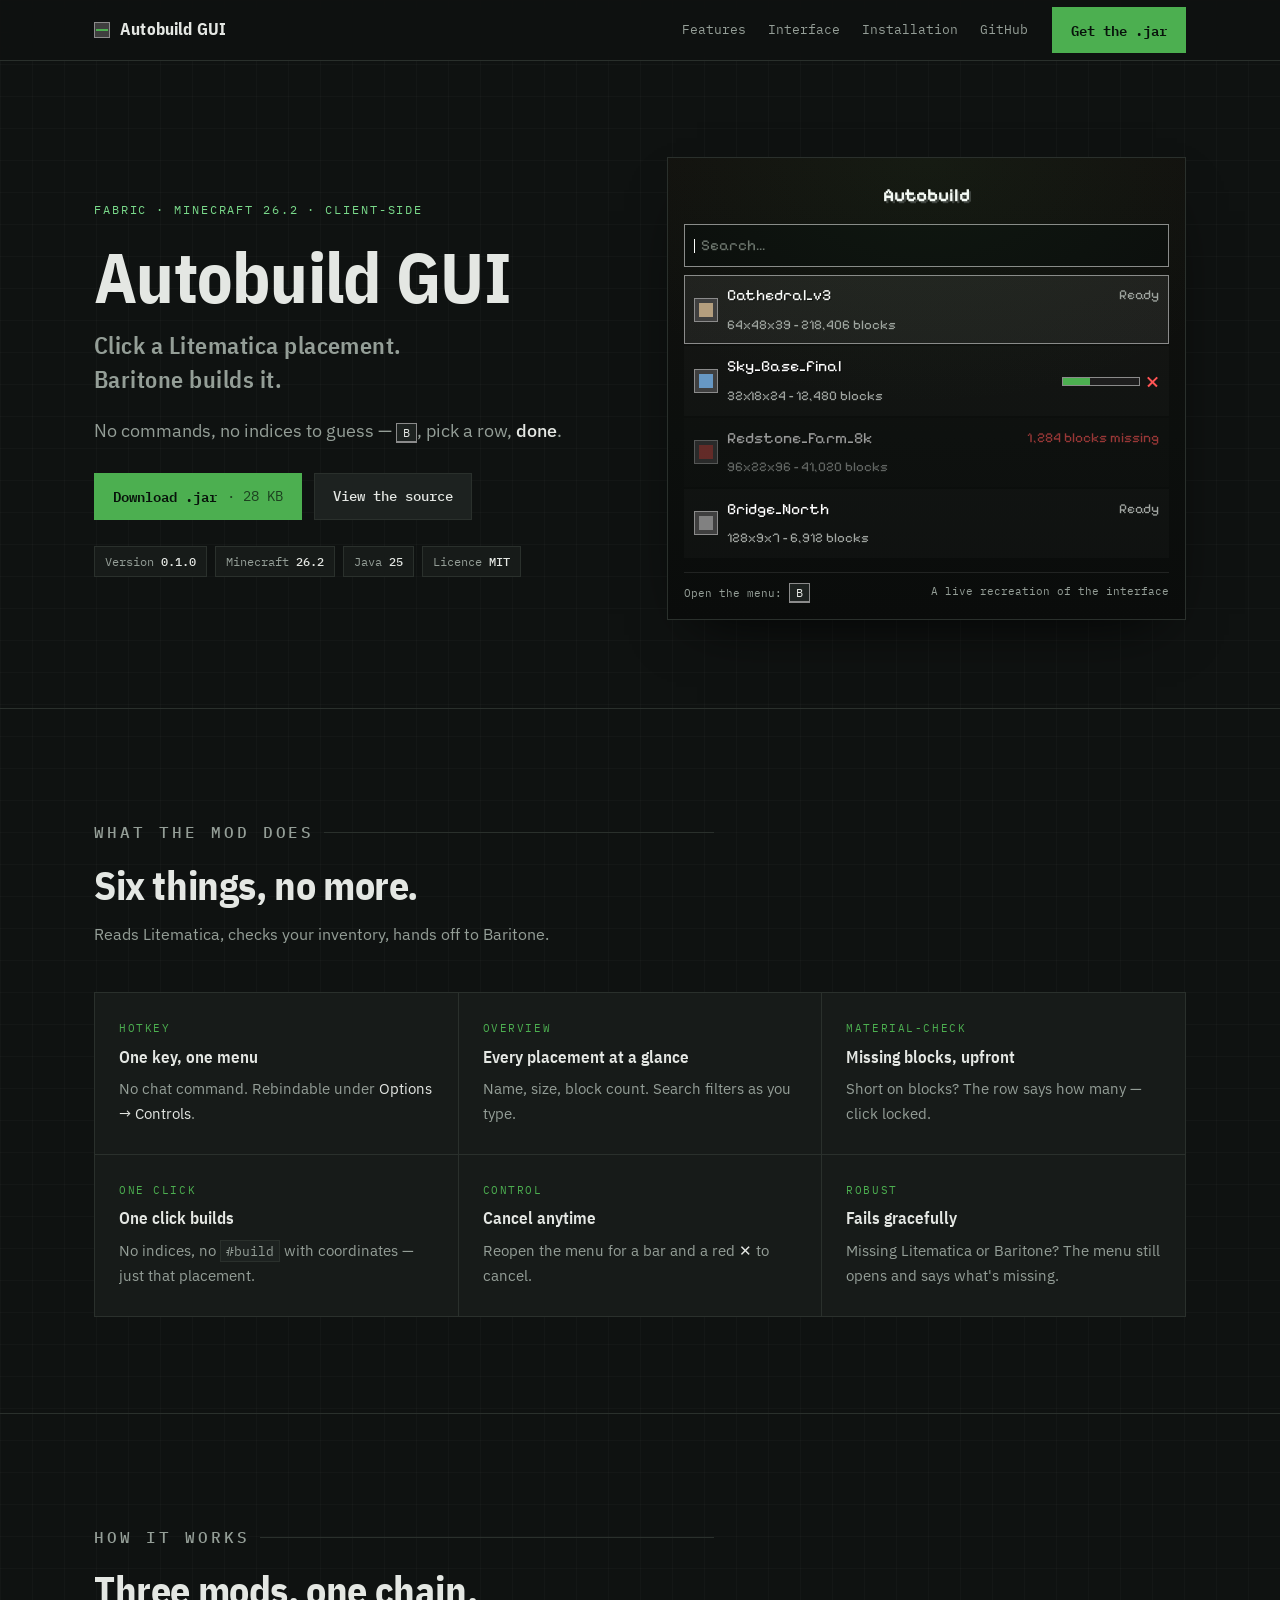
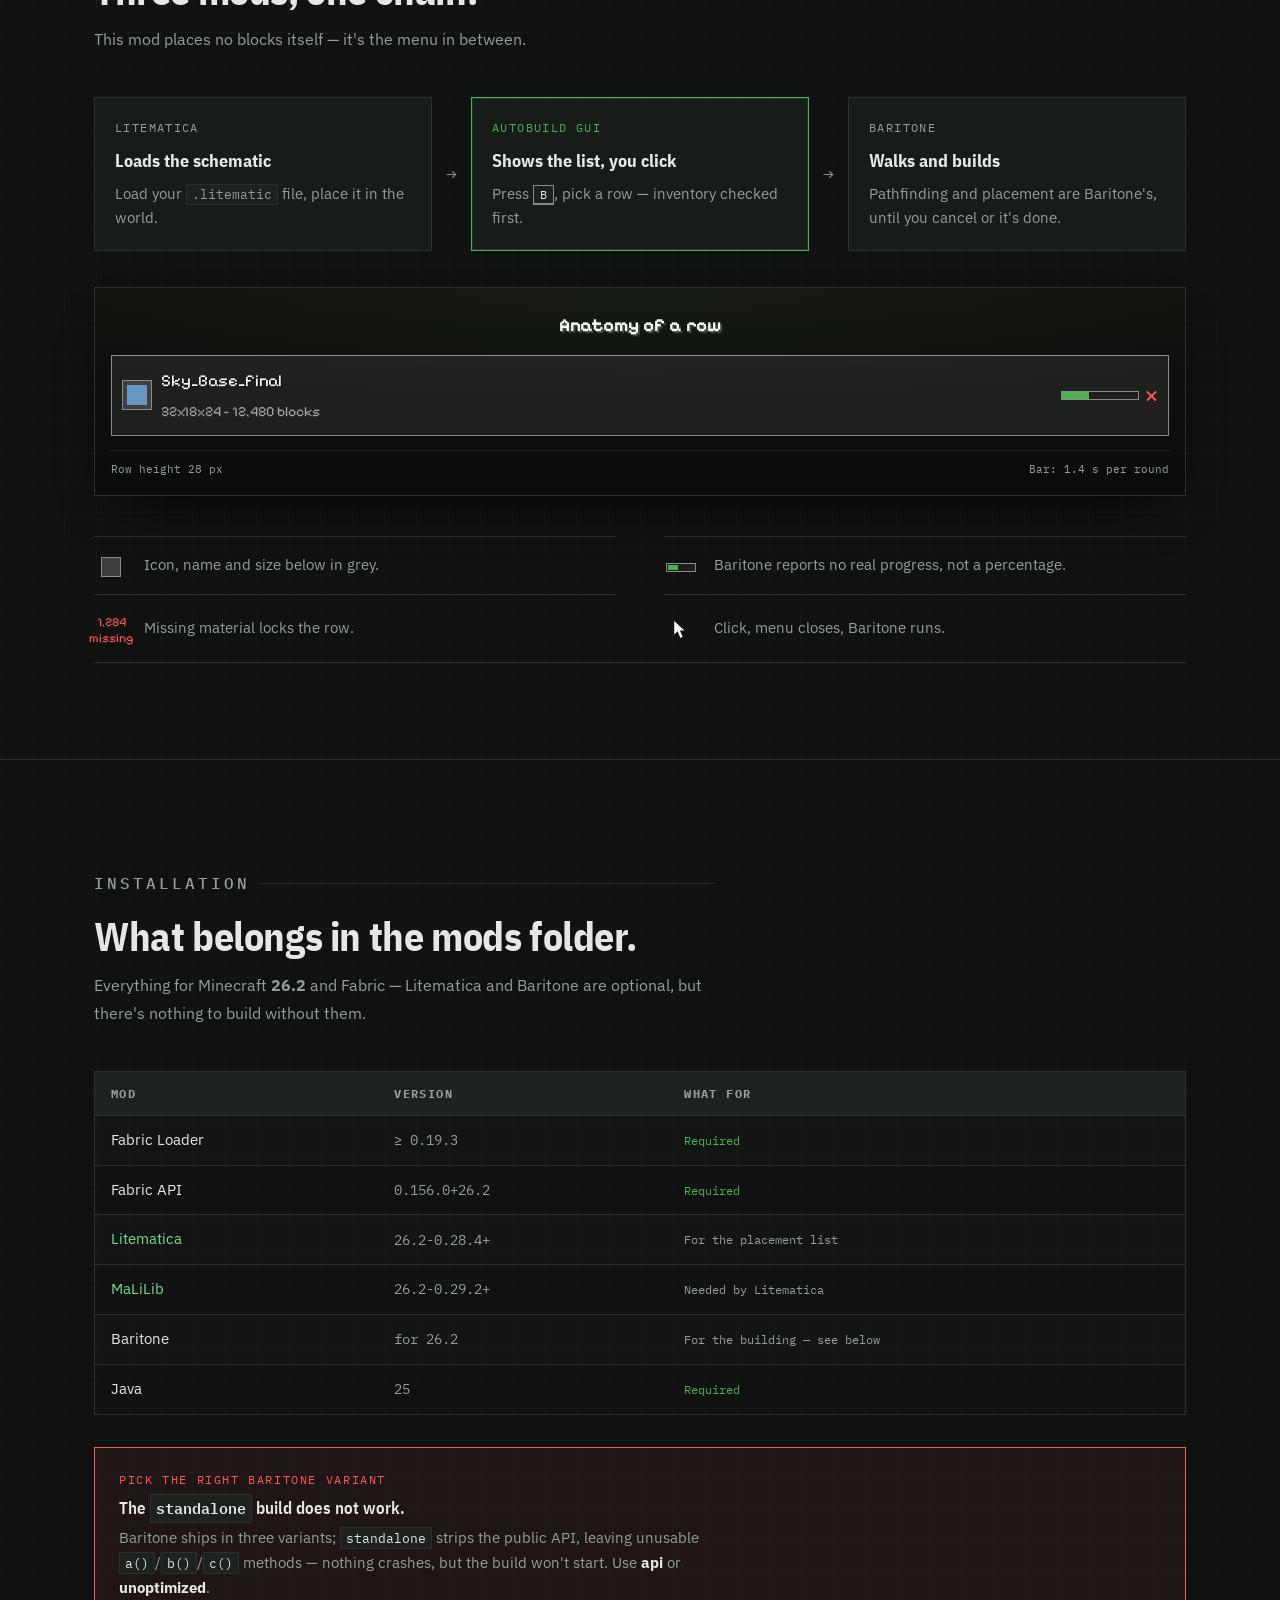
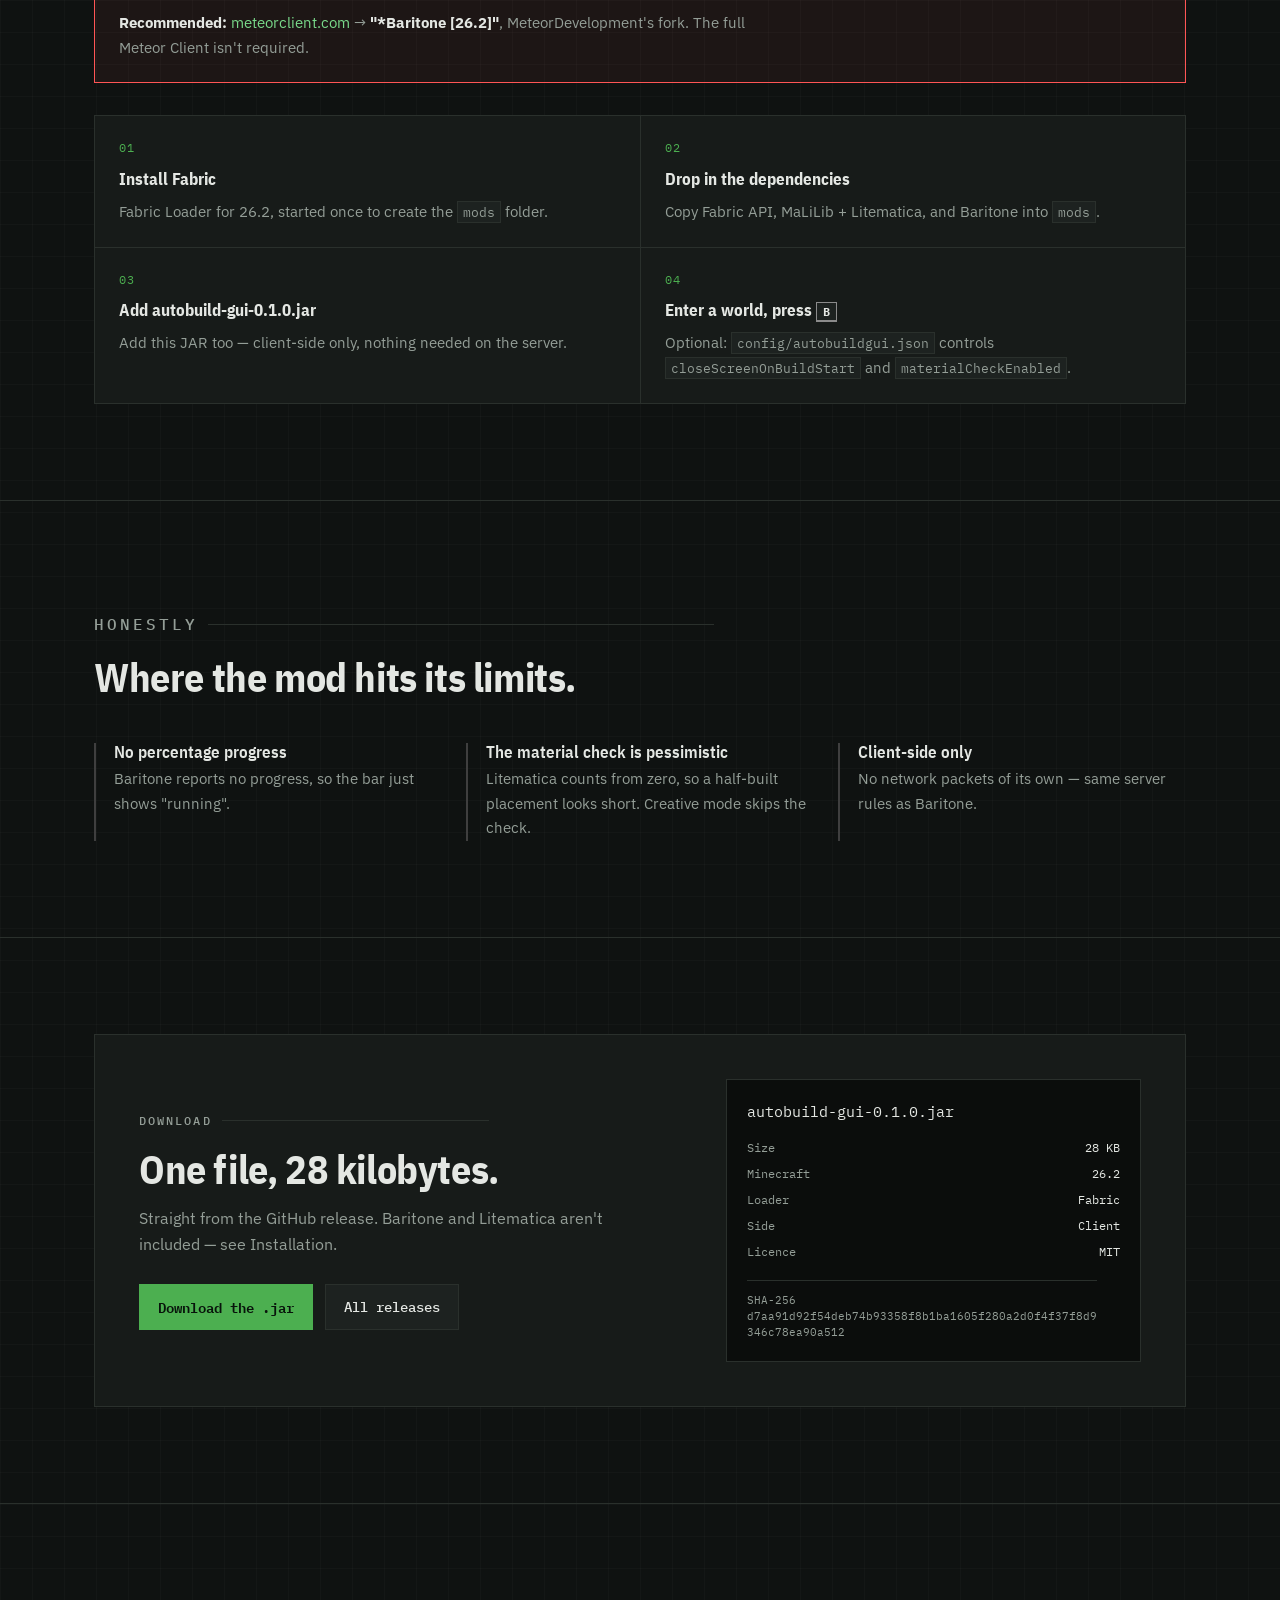
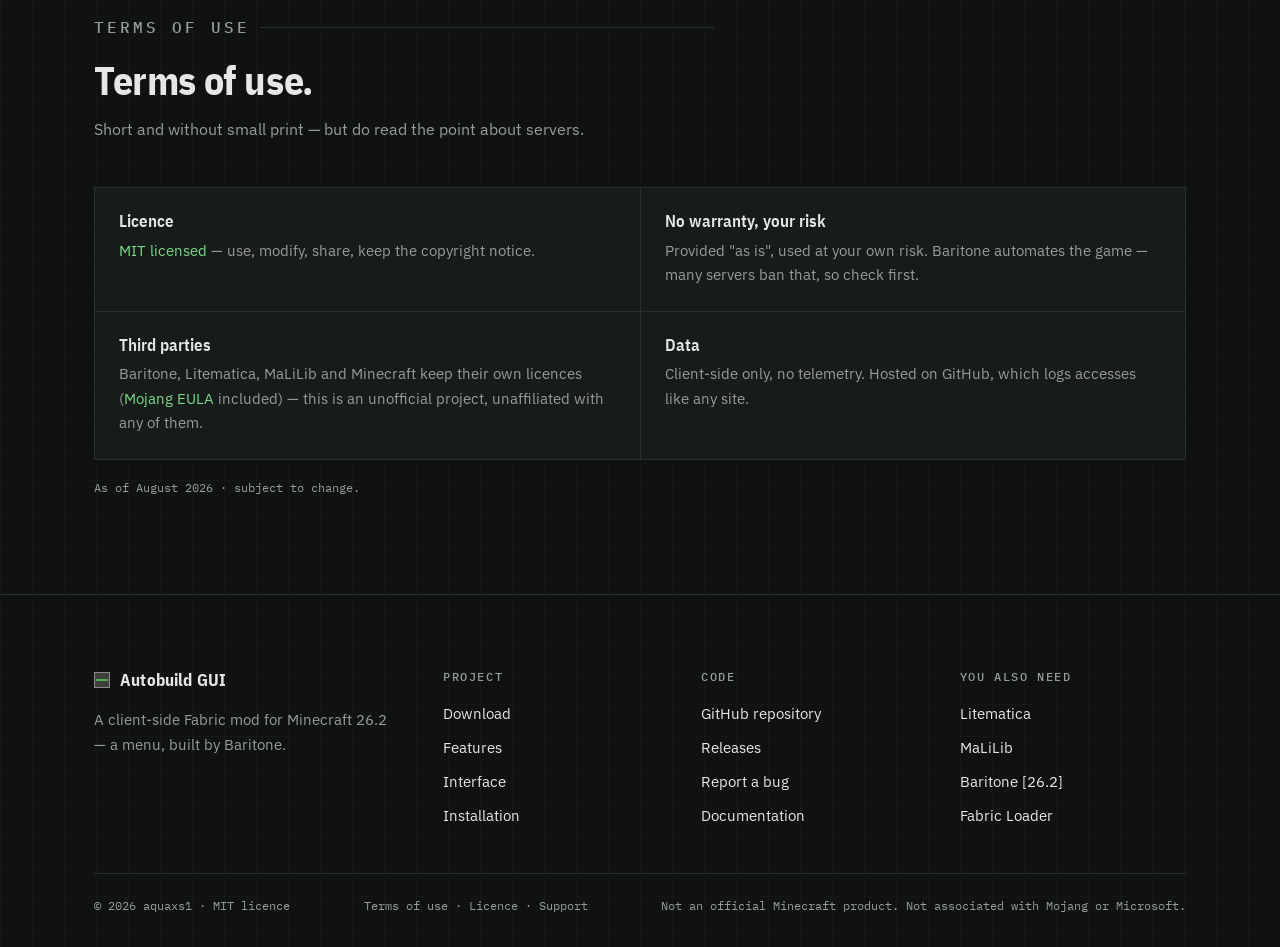
==== site/index.html @ dea00951 "Move the project page from docs/ into site/ docs/ also held RESEARCH.md (developer notes, not part o" ====
<!doctype html>
<html lang="en">
<head>
<meta charset="utf-8">
<meta name="viewport" content="width=device-width, initial-scale=1">
<title>Autobuild GUI</title>
<meta name="description" content="A client-side Fabric mod for Minecraft 26.2: press the hotkey, click a Litematica placement, Baritone builds it. Download as a .jar.">
<meta property="og:title" content="Autobuild GUI">
<meta property="og:description" content="One hotkey, one list, one click — and Baritone builds the Litematica schematic you picked.">
<meta property="og:type" content="website">
<link rel="preconnect" href="https://fonts.googleapis.com">
<link rel="preconnect" href="https://fonts.gstatic.com" crossorigin>
<link rel="stylesheet" href="https://fonts.googleapis.com/css2?family=IBM+Plex+Mono:wght@400;500;600&family=IBM+Plex+Sans+Condensed:wght@600;700&family=IBM+Plex+Sans:wght@400;500&family=Pixelify+Sans:wght@400;500;700&display=swap">
<link rel="icon" href="data:image/svg+xml,%3Csvg xmlns='http://www.w3.org/2000/svg' viewBox='0 0 16 16'%3E%3Crect width='16' height='16' fill='%230F1211'/%3E%3Crect x='2' y='2' width='12' height='12' fill='%238B8B8B'/%3E%3Crect x='3' y='3' width='10' height='10' fill='%233F3F3F'/%3E%3Crect x='4' y='7' width='8' height='2' fill='%234CAF50'/%3E%3C/svg%3E">
<style>
/* ---- tokens: the colours are taken 1:1 from PlacementListWidget.java ---- */
:root{
  --void:#0F1211;
  --panel:#171B19;
  --panel-2:#1D2220;
  --sunk:#0B0D0C;
  --stone:#8B8B8B;
  --stone-dim:#3F3F3F;
  --line:#2A302C;
  --text:#E4E7E3;
  --muted:#949E97;
  --grass:#4CAF50;
  --grass-hi:#79D98A;
  --redstone:#FF5555;

  --display:"IBM Plex Sans Condensed","Helvetica Neue",Arial,sans-serif;
  --body:"IBM Plex Sans","Helvetica Neue",Arial,sans-serif;
  --mono:"IBM Plex Mono",ui-monospace,SFMono-Regular,Menlo,monospace;
  --pixel:"Pixelify Sans",ui-monospace,SFMono-Regular,Menlo,monospace;

  --wrap:1140px;
}

*{box-sizing:border-box}
html{-webkit-text-size-adjust:100%}
body{
  margin:0;
  background-color:var(--void);
  /* Blueprint grid: the schematic grid behind everything */
  background-image:
    linear-gradient(rgba(139,139,139,.045) 1px,transparent 1px),
    linear-gradient(90deg,rgba(139,139,139,.045) 1px,transparent 1px);
  background-size:32px 32px;
  color:var(--text);
  font-family:var(--body);
  font-size:16px;
  line-height:1.65;
  -webkit-font-smoothing:antialiased;
}
img{max-width:100%}
a{color:var(--grass-hi);text-decoration:none}
a:hover{text-decoration:underline;text-underline-offset:3px}
:focus-visible{outline:2px solid var(--grass);outline-offset:2px}

h1,h2,h3{font-family:var(--display);font-weight:700;line-height:1.08;text-wrap:balance;margin:0;letter-spacing:-.01em}
h1{font-size:clamp(2.6rem,7vw,4.4rem)}
h2{font-size:clamp(1.75rem,3.6vw,2.5rem)}
h3{font-size:1.05rem;font-weight:600;letter-spacing:0}
p{margin:0}

.wrap{width:100%;max-width:var(--wrap);margin-inline:auto;padding-inline:24px}

/* ---- Widget chrome: a 1px stone border over a dark fill, as in the game ---- */
.widget{border:1px solid var(--line);background:var(--panel)}

.eyebrow{
  font-family:var(--mono);font-size:.72rem;font-weight:500;
  letter-spacing:.18em;text-transform:uppercase;color:var(--muted);
  display:flex;align-items:center;gap:10px;margin-bottom:18px;
}
.eyebrow::after{content:"";flex:1;height:1px;background:var(--line)}

/* ---------------- Header ---------------- */
.topbar{
  position:sticky;top:0;z-index:40;
  background:rgba(15,18,17,.88);
  backdrop-filter:blur(8px);
  border-bottom:1px solid var(--line);
}
.topbar .wrap{display:flex;align-items:center;gap:24px;height:60px}
.brand{display:flex;align-items:center;gap:10px;font-family:var(--display);font-weight:700;font-size:1.05rem;color:var(--text);letter-spacing:.01em}
.topbar .brand{margin-right:auto}
.brand:hover{text-decoration:none}
.brand .cube{width:16px;height:16px;background:var(--stone);position:relative;flex:none}
.brand .cube::after{content:"";position:absolute;inset:1px;background:var(--stone-dim)}
.brand .cube::before{content:"";position:absolute;left:2px;right:2px;top:7px;height:2px;background:var(--grass);z-index:1}
.topnav{display:flex;gap:22px;font-family:var(--mono);font-size:.8rem}
.topnav a{color:var(--muted)}
.topnav a:hover{color:var(--text);text-decoration:none}
@media (max-width:860px){.topnav{display:none}}

/* ---------------- Buttons ---------------- */
.btn{
  display:inline-flex;align-items:center;gap:10px;
  font-family:var(--mono);font-size:.85rem;font-weight:500;
  padding:11px 18px;border:1px solid var(--line);
  background:var(--panel-2);color:var(--text);
  transition:border-color .15s ease,background .15s ease,transform .15s ease;
}
.btn:hover{text-decoration:none;border-color:var(--stone);background:#242a27}
.btn:active{transform:translateY(1px)}
.btn-primary{
  background:var(--grass);border-color:var(--grass);color:#08130B;font-weight:600;
  box-shadow:0 0 0 0 rgba(76,175,80,.45);
}
.btn-primary:hover{background:var(--grass-hi);border-color:var(--grass-hi);box-shadow:0 0 26px -6px rgba(76,175,80,.55)}
.btn-primary .sz{opacity:.7;font-weight:400}

/* ---------------- Hero ---------------- */
.hero{padding:clamp(48px,8vw,96px) 0 clamp(56px,7vw,88px);border-bottom:1px solid var(--line)}
.hero-grid{display:grid;grid-template-columns:minmax(0,1fr) minmax(0,1.02fr);gap:clamp(32px,5vw,64px);align-items:center}
@media (max-width:940px){.hero-grid{grid-template-columns:minmax(0,1fr)}}
.tagline{
  font-family:var(--mono);font-size:.74rem;letter-spacing:.16em;text-transform:uppercase;
  color:var(--grass-hi);margin-bottom:20px;
}
.hero h1{margin-bottom:20px}
.hero h1 .thin{display:block;font-weight:600;color:var(--muted);font-size:.34em;letter-spacing:.02em;margin-top:14px;line-height:1.4;max-width:34ch}
.lede{font-size:1.1rem;color:var(--muted);max-width:52ch;margin-bottom:28px}
.lede strong{color:var(--text);font-weight:500}
.cta-row{display:flex;flex-wrap:wrap;gap:12px;margin-bottom:26px}
.specs{display:flex;flex-wrap:wrap;gap:8px}
.chip{
  font-family:var(--mono);font-size:.72rem;color:var(--muted);
  border:1px solid var(--line);padding:5px 10px;background:var(--panel);
}
.chip b{color:var(--text);font-weight:500}

/* ---------------- The menu recreation ---------------- */
.screen{
  border:1px solid var(--line);
  font-variant-ligatures:none;font-feature-settings:"liga" 0,"clig" 0;
  background:linear-gradient(180deg,#12100E 0%,#0C0F0D 60%,#0A0C0B 100%);
  padding:16px;position:relative;
  box-shadow:0 24px 60px -30px #000;
}
.screen::before{
  content:"";position:absolute;inset:0;pointer-events:none;
  background:radial-gradient(120% 90% at 50% 0%,rgba(76,175,80,.07),transparent 60%);
}
.screen-title{
  font-family:var(--pixel);font-size:1.15rem;font-weight:700;text-align:center;
  color:#fff;text-shadow:2px 2px 0 #3F3F3F;margin:6px 0 14px;
}
.mc-input{
  border:1px solid var(--stone);background:var(--sunk);
  padding:8px 9px;margin-bottom:8px;
  font-family:var(--pixel);font-size:.95rem;color:#6E756F;
  display:flex;align-items:center;gap:2px;
}
.mc-input .caret{width:1px;height:.9em;background:#fff;margin-right:4px;animation:blink 1.06s steps(1,end) infinite}
@keyframes blink{0%,49%{opacity:1}50%,100%{opacity:0}}

.rows{display:flex;flex-direction:column;gap:2px}
.row{
  display:flex;align-items:center;gap:9px;
  padding:7px 9px;border:1px solid transparent;background:rgba(255,255,255,.02);
}
.row.hover{background:rgba(255,255,255,.07);border-color:var(--stone)}
.row.blocked{opacity:.58}
.row .icon{width:24px;height:24px;flex:none;background:var(--stone);position:relative}
.row .icon::after{content:"";position:absolute;inset:1px;background:var(--stone-dim)}
.row .icon i{position:absolute;inset:5px;z-index:1;display:block;background:currentColor;opacity:.85}
.row .meta{min-width:0;flex:1;display:flex;flex-direction:column}
.row .name{font-family:var(--pixel);font-size:.98rem;color:#fff;white-space:nowrap;overflow:hidden;text-overflow:ellipsis;text-shadow:1px 1px 0 rgba(0,0,0,.6)}
.row .sub{font-family:var(--pixel);font-size:.84rem;color:#A0A5A1;margin-top:5px;white-space:nowrap;overflow:hidden;text-overflow:ellipsis}
.row .status{font-family:var(--pixel);font-size:.86rem;color:#A0A5A1;flex:none;align-self:flex-start;margin-top:1px}
.row .status.miss{color:var(--redstone)}
.running{display:flex;align-items:center;gap:6px;flex:none}
.bar{width:78px;height:9px;border:1px solid var(--stone);background:#1E1E1E;overflow:hidden;position:relative}
.bar span{position:absolute;top:0;bottom:0;width:35%;background:var(--grass);animation:sweep 1.4s linear infinite}
@keyframes sweep{from{left:-35%}to{left:100%}}
.x{width:13px;height:13px;position:relative;flex:none}
.x::before,.x::after{content:"";position:absolute;left:0;top:6px;width:13px;height:1.6px;background:var(--redstone)}
.x::before{transform:rotate(45deg)}
.x::after{transform:rotate(-45deg)}
.screen-foot{
  display:flex;justify-content:space-between;gap:12px;
  font-family:var(--mono);font-size:.68rem;color:var(--muted);
  margin-top:14px;padding-top:10px;border-top:1px solid rgba(139,139,139,.18);
}
kbd{
  font-family:var(--mono);font-size:.72rem;color:var(--text);
  border:1px solid var(--stone);border-bottom-width:2px;background:var(--panel-2);
  padding:1px 6px;
}
@media (prefers-reduced-motion:reduce){
  .bar span{animation:none;left:32%}
  .mc-input .caret{animation:none}
}

/* ---------------- Sections ---------------- */
section{padding:clamp(56px,8vw,96px) 0;border-bottom:1px solid var(--line)}
.sec-head{max-width:62ch;margin-bottom:44px}
.sec-head p{color:var(--muted);margin-top:14px;font-size:1.03rem}

.features{display:grid;grid-template-columns:repeat(3,minmax(0,1fr));gap:1px;background:var(--line);border:1px solid var(--line)}
@media (max-width:900px){.features{grid-template-columns:repeat(2,minmax(0,1fr))}}
@media (max-width:600px){.features{grid-template-columns:minmax(0,1fr)}}
.feature{background:var(--panel);padding:26px 24px 28px;display:flex;flex-direction:column;gap:10px}
.feature .tag{font-family:var(--mono);font-size:.7rem;letter-spacing:.14em;text-transform:uppercase;color:var(--grass)}
.feature p{color:var(--muted);font-size:.95rem}
.feature p em{font-style:normal;color:var(--text)}

/* Pipeline */
.pipe{display:grid;grid-template-columns:1fr auto 1fr auto 1fr;gap:14px;align-items:stretch;margin-bottom:36px}
@media (max-width:820px){.pipe{grid-template-columns:minmax(0,1fr);gap:10px}.pipe .arrow{transform:rotate(90deg);justify-self:start;margin-left:24px}}
.step{border:1px solid var(--line);background:var(--panel);padding:20px}
.step .who{font-family:var(--mono);font-size:.72rem;letter-spacing:.12em;text-transform:uppercase;color:var(--muted);margin-bottom:8px}
.step.self{border-color:var(--grass);box-shadow:inset 0 0 0 1px rgba(76,175,80,.18)}
.step.self .who{color:var(--grass)}
.step b{font-family:var(--display);font-size:1.15rem;font-weight:700;display:block;margin-bottom:6px}
.step p{color:var(--muted);font-size:.92rem}
.arrow{display:flex;align-items:center;color:var(--stone);font-family:var(--mono);font-size:1.1rem}

.anatomy{display:flex;flex-direction:column;gap:clamp(24px,4vw,40px)}
.legend{list-style:none;margin:0;padding:0;display:grid;grid-template-columns:repeat(2,minmax(0,1fr));column-gap:clamp(24px,4vw,48px);border-bottom:1px solid var(--line)}
@media (max-width:760px){.legend{grid-template-columns:minmax(0,1fr)}}
.legend li{display:flex;gap:16px;padding:16px 0;border-top:1px solid var(--line)}
.legend .swatch{width:34px;flex:none;display:flex;align-items:center;justify-content:center;padding-top:3px}
.legend li{align-items:center}
.legend p{color:var(--muted);font-size:.92rem}
.sw-icon{width:20px;height:20px;background:var(--stone);position:relative}
.sw-icon::after{content:"";position:absolute;inset:1px;background:var(--stone-dim)}
.sw-bar{width:30px;height:9px;border:1px solid var(--stone);background:#1E1E1E;position:relative;overflow:hidden}
.sw-bar::after{content:"";position:absolute;inset:1px;right:60%;background:var(--grass)}
.sw-text{font-family:var(--pixel);font-variant-ligatures:none;font-size:.78rem;color:var(--redstone);text-align:center;line-height:1.3}
.sw-cursor{width:14px;height:18px;fill:#fff}

/* Table */
.table-scroll{overflow-x:auto;border:1px solid var(--line)}
table{border-collapse:collapse;width:100%;min-width:520px;font-size:.94rem}
th,td{text-align:left;padding:12px 16px;border-bottom:1px solid var(--line)}
thead th{font-family:var(--mono);font-size:.72rem;letter-spacing:.12em;text-transform:uppercase;color:var(--muted);background:var(--panel-2)}
tbody tr:last-child td{border-bottom:none}
tbody tr:nth-child(odd){background:rgba(255,255,255,.012)}
td.v{font-family:var(--mono);font-size:.85rem;color:var(--muted);white-space:nowrap}
td .req{font-family:var(--mono);font-size:.75rem;color:var(--grass)}
td .opt{font-family:var(--mono);font-size:.75rem;color:var(--muted)}

/* Warning */
.warn{border:1px solid var(--redstone);background:rgba(255,85,85,.06);padding:22px 24px;margin:32px 0}
.warn .lbl{font-family:var(--mono);font-size:.72rem;letter-spacing:.14em;text-transform:uppercase;color:var(--redstone);margin-bottom:10px}
.warn h3{margin-bottom:8px}
.warn p{color:var(--muted);font-size:.95rem;max-width:70ch}
.warn p + p{margin-top:10px}
.warn code,.warn strong{color:var(--text)}
code{font-family:var(--mono);font-size:.88em;background:var(--panel-2);border:1px solid var(--line);padding:1px 5px}

/* Steps */
.steps{counter-reset:s;list-style:none;margin:32px 0 0;padding:0;display:grid;grid-template-columns:repeat(2,minmax(0,1fr));gap:1px;background:var(--line);border:1px solid var(--line)}
@media (max-width:700px){.steps{grid-template-columns:minmax(0,1fr)}}
.steps li{counter-increment:s;background:var(--panel);padding:22px 24px}
.steps li::before{content:counter(s,decimal-leading-zero);font-family:var(--mono);font-size:.75rem;color:var(--grass);display:block;margin-bottom:8px;letter-spacing:.1em}
.steps li p{color:var(--muted);font-size:.94rem;margin-top:6px}
.steps li b{font-family:var(--display);font-size:1.05rem}

.notes{list-style:none;margin:0;padding:0;display:grid;grid-template-columns:repeat(3,minmax(0,1fr));gap:24px}
@media (max-width:820px){.notes{grid-template-columns:minmax(0,1fr);gap:20px}}
.notes li{border-left:2px solid var(--stone-dim);padding-left:18px}
.notes h3{margin-bottom:6px}
.notes p{color:var(--muted);font-size:.93rem}

/* Download */
.download{background:var(--panel);border:1px solid var(--line);padding:clamp(28px,4vw,44px);display:grid;grid-template-columns:minmax(0,1.3fr) minmax(0,1fr);gap:clamp(24px,4vw,48px);align-items:center}
@media (max-width:820px){.download{grid-template-columns:minmax(0,1fr)}}
.download h2{margin-bottom:14px}
.download > div > p{color:var(--muted);max-width:50ch}
.file{border:1px solid var(--line);background:var(--sunk);padding:20px}
.file .fname{font-family:var(--mono);font-size:.92rem;color:var(--text);word-break:break-all;margin-bottom:14px}
.file dl{margin:0 0 18px;display:grid;grid-template-columns:auto 1fr;gap:6px 16px;font-family:var(--mono);font-size:.76rem}
.file dt{color:var(--muted)}
.file dd{margin:0;color:var(--text);text-align:right}
.file .hash{font-family:var(--mono);font-size:.66rem;color:var(--muted);word-break:break-all;line-height:1.5;border-top:1px solid var(--line);padding-top:12px;margin-top:14px}

/* Terms of use */
.terms{display:grid;grid-template-columns:repeat(2,minmax(0,1fr));gap:1px;background:var(--line);border:1px solid var(--line)}
@media (max-width:760px){.terms{grid-template-columns:minmax(0,1fr)}}
.terms > div{background:var(--panel);padding:24px}
.terms h3{margin-bottom:8px}
.terms p{color:var(--muted);font-size:.92rem}
.terms p + p{margin-top:8px}
.stamp{font-family:var(--mono);font-size:.74rem;color:var(--muted);margin-top:18px}

/* Footer */
footer{padding:clamp(48px,6vw,72px) 0 32px}
.fgrid{display:grid;grid-template-columns:1.4fr repeat(3,1fr);gap:32px}
@media (max-width:860px){.fgrid{grid-template-columns:repeat(2,minmax(0,1fr))}}
@media (max-width:520px){.fgrid{grid-template-columns:minmax(0,1fr)}}
.fgrid h4{font-family:var(--mono);font-size:.72rem;letter-spacing:.14em;text-transform:uppercase;color:var(--muted);margin:0 0 16px;font-weight:500}
.fgrid ul{list-style:none;margin:0;padding:0;display:flex;flex-direction:column;gap:10px;font-size:.92rem}
.fgrid ul a{color:var(--text)}
.fgrid ul a:hover{color:var(--grass-hi)}
.fabout p{color:var(--muted);font-size:.92rem;max-width:34ch;margin-top:14px}
.fbottom{margin-top:44px;padding-top:22px;border-top:1px solid var(--line);display:flex;flex-wrap:wrap;gap:12px 24px;justify-content:space-between;font-family:var(--mono);font-size:.74rem;color:var(--muted)}
.fbottom a{color:var(--muted)}
.skip{position:absolute;left:-9999px}
.skip:focus{left:16px;top:12px;z-index:60;background:var(--grass);color:#08130B;padding:8px 14px}
</style>
</head>
<body>
<a class="skip" href="#main">Skip to content</a>

<header class="topbar">
  <div class="wrap">
    <a class="brand" href="#top"><span class="cube"></span>Autobuild GUI</a>
    <nav class="topnav">
      <a href="#features">Features</a>
      <a href="#interface">Interface</a>
      <a href="#installation">Installation</a>
      <a href="https://github.com/aquaxs1/Autobuild-GUI">GitHub</a>
    </nav>
    <a class="btn btn-primary" href="https://github.com/aquaxs1/Autobuild-GUI/releases/download/v0.1.0/autobuild-gui-0.1.0.jar">Get the .jar</a>
  </div>
</header>

<main id="main">
<div id="top"></div>

<!-- ============ HERO ============ -->
<div class="hero">
  <div class="wrap hero-grid">
    <div>
      <p class="tagline">Fabric · Minecraft 26.2 · Client-side</p>
      <h1>Autobuild&nbsp;GUI
        <span class="thin">Click a Litematica placement. Baritone builds it.</span>
      </h1>
      <p class="lede">No commands, no indices to guess — <kbd>B</kbd>, pick a row, <strong>done</strong>.</p>
      <div class="cta-row">
        <a class="btn btn-primary" href="https://github.com/aquaxs1/Autobuild-GUI/releases/download/v0.1.0/autobuild-gui-0.1.0.jar">Download .jar <span class="sz">· 28&nbsp;KB</span></a>
        <a class="btn" href="https://github.com/aquaxs1/Autobuild-GUI">View the source</a>
      </div>
      <div class="specs">
        <span class="chip">Version <b>0.1.0</b></span>
        <span class="chip">Minecraft <b>26.2</b></span>
        <span class="chip">Java <b>25</b></span>
        <span class="chip">Licence <b>MIT</b></span>
      </div>
    </div>

    <!-- A recreation of the menu, the way the mod draws it -->
    <div class="screen" role="img" aria-label="A recreation of the Autobuild menu: a search box and four placement rows. Cathedral_v3 is ready, Sky_Base_final is being built and shows a running bar with a cancel cross, Redstone_Farm_8k is locked because 1284 blocks are missing, Bridge_North is ready.">
      <p class="screen-title">Autobuild</p>
      <div class="mc-input"><span class="caret"></span>Search...</div>
      <div class="rows">
        <div class="row hover">
          <span class="icon" style="color:#C9B08A"><i></i></span>
          <span class="meta">
            <span class="name">Cathedral_v3</span>
            <span class="sub">64x48x39 - 218,406 blocks</span>
          </span>
          <span class="status">Ready</span>
        </div>
        <div class="row">
          <span class="icon" style="color:#6FA8DC"><i></i></span>
          <span class="meta">
            <span class="name">Sky_Base_final</span>
            <span class="sub">32x18x24 - 12,480 blocks</span>
          </span>
          <span class="running"><span class="bar"><span></span></span><span class="x"></span></span>
        </div>
        <div class="row blocked">
          <span class="icon" style="color:#B4413C"><i></i></span>
          <span class="meta">
            <span class="name">Redstone_Farm_8k</span>
            <span class="sub">96x22x96 - 41,020 blocks</span>
          </span>
          <span class="status miss">1,284 blocks missing</span>
        </div>
        <div class="row">
          <span class="icon" style="color:#8E8E8E"><i></i></span>
          <span class="meta">
            <span class="name">Bridge_North</span>
            <span class="sub">128x9x7 - 6,912 blocks</span>
          </span>
          <span class="status">Ready</span>
        </div>
      </div>
      <div class="screen-foot">
        <span>Open the menu: <kbd>B</kbd></span>
        <span>A live recreation of the interface</span>
      </div>
    </div>
  </div>
</div>

<!-- ============ FEATURES ============ -->
<section id="features">
  <div class="wrap">
    <div class="sec-head">
      <p class="eyebrow">What the mod does</p>
      <h2>Six things, no more.</h2>
      <p>Reads Litematica, checks your inventory, hands off to Baritone.</p>
    </div>

    <div class="features">
      <div class="feature">
        <span class="tag">Hotkey</span>
        <h3>One key, one menu</h3>
        <p>No chat command. Rebindable under <em>Options → Controls</em>.</p>
      </div>
      <div class="feature">
        <span class="tag">Overview</span>
        <h3>Every placement at a glance</h3>
        <p>Name, size, block count. Search filters as you type.</p>
      </div>
      <div class="feature">
        <span class="tag">Material-Check</span>
        <h3>Missing blocks, upfront</h3>
        <p>Short on blocks? The row says how many — click locked.</p>
      </div>
      <div class="feature">
        <span class="tag">One click</span>
        <h3>One click builds</h3>
        <p>No indices, no <code>#build</code> with coordinates — just that placement.</p>
      </div>
      <div class="feature">
        <span class="tag">Control</span>
        <h3>Cancel anytime</h3>
        <p>Reopen the menu for a bar and a red <em>✕</em> to cancel.</p>
      </div>
      <div class="feature">
        <span class="tag">Robust</span>
        <h3>Fails gracefully</h3>
        <p>Missing Litematica or Baritone? The menu still opens and says what's missing.</p>
      </div>
    </div>
  </div>
</section>

<!-- ============ INTERFACE ============ -->
<section id="interface">
  <div class="wrap">
    <div class="sec-head">
      <p class="eyebrow">How it works</p>
      <h2>Three mods, one chain.</h2>
      <p>This mod places no blocks itself — it's the menu in between.</p>
    </div>

    <div class="pipe">
      <div class="step">
        <p class="who">Litematica</p>
        <b>Loads the schematic</b>
        <p>Load your <code>.litematic</code> file, place it in the world.</p>
      </div>
      <div class="arrow" aria-hidden="true">→</div>
      <div class="step self">
        <p class="who">Autobuild GUI</p>
        <b>Shows the list, you click</b>
        <p>Press <kbd>B</kbd>, pick a row — inventory checked first.</p>
      </div>
      <div class="arrow" aria-hidden="true">→</div>
      <div class="step">
        <p class="who">Baritone</p>
        <b>Walks and builds</b>
        <p>Pathfinding and placement are Baritone's, until you cancel or it's done.</p>
      </div>
    </div>

    <div class="anatomy">
      <div class="screen">
        <p class="screen-title">Anatomy of a row</p>
        <div class="rows">
          <div class="row hover" style="padding:12px 10px">
            <span class="icon" style="color:#6FA8DC;width:30px;height:30px"><i></i></span>
            <span class="meta">
              <span class="name" style="font-size:1.05rem">Sky_Base_final</span>
              <span class="sub" style="font-size:.88rem">32x18x24 - 12,480 blocks</span>
            </span>
            <span class="running"><span class="bar"><span></span></span><span class="x"></span></span>
          </div>
        </div>
        <div class="screen-foot"><span>Row height 28&nbsp;px</span><span>Bar: 1.4&nbsp;s per round</span></div>
      </div>

      <ul class="legend">
        <li>
          <span class="swatch"><span class="sw-icon"></span></span>
          <div>
            <p>Icon, name and size below in grey.</p>
          </div>
        </li>
        <li>
          <span class="swatch"><span class="sw-bar"></span></span>
          <div>
            <p>Baritone reports no real progress, not a percentage.</p>
          </div>
        </li>
        <li>
          <span class="swatch"><span class="sw-text">1,284<br>missing</span></span>
          <div>
            <p>Missing material locks the row.</p>
          </div>
        </li>
        <li>
          <span class="swatch"><svg class="sw-cursor" viewBox="0 0 12 16" aria-hidden="true"><path d="M0 0 L0 12 L3 9 L5.5 15 L7.5 14 L5 8.5 L9 8.5 Z"/></svg></span>
          <div>
            <p>Click, menu closes, Baritone runs.</p>
          </div>
        </li>
      </ul>
    </div>
  </div>
</section>

<!-- ============ INSTALLATION ============ -->
<section id="installation">
  <div class="wrap">
    <div class="sec-head">
      <p class="eyebrow">Installation</p>
      <h2>What belongs in the mods folder.</h2>
      <p>Everything for Minecraft <strong>26.2</strong> and Fabric — Litematica and Baritone are optional, but there's nothing to build without them.</p>
    </div>

    <div class="table-scroll">
      <table>
        <thead>
          <tr><th scope="col">Mod</th><th scope="col">Version</th><th scope="col">What for</th></tr>
        </thead>
        <tbody>
          <tr><td>Fabric Loader</td><td class="v">≥ 0.19.3</td><td><span class="req">Required</span></td></tr>
          <tr><td>Fabric API</td><td class="v">0.156.0+26.2</td><td><span class="req">Required</span></td></tr>
          <tr><td><a href="https://www.curseforge.com/minecraft/mc-mods/litematica">Litematica</a></td><td class="v">26.2-0.28.4+</td><td><span class="opt">For the placement list</span></td></tr>
          <tr><td><a href="https://www.curseforge.com/minecraft/mc-mods/malilib">MaLiLib</a></td><td class="v">26.2-0.29.2+</td><td><span class="opt">Needed by Litematica</span></td></tr>
          <tr><td>Baritone</td><td class="v">for 26.2</td><td><span class="opt">For the building — see below</span></td></tr>
          <tr><td>Java</td><td class="v">25</td><td><span class="req">Required</span></td></tr>
        </tbody>
      </table>
    </div>

    <div class="warn">
      <p class="lbl">Pick the right Baritone variant</p>
      <h3>The <code>standalone</code> build does not work.</h3>
      <p>Baritone ships in three variants; <code>standalone</code> strips the public API, leaving unusable <code>a()</code>/<code>b()</code>/<code>c()</code> methods — nothing crashes, but the build won't start. Use <strong>api</strong> or <strong>unoptimized</strong>.</p>
      <p><strong>Recommended:</strong> <a href="https://meteorclient.com">meteorclient.com</a> → <strong>"*Baritone [26.2]"</strong>, MeteorDevelopment's fork. The full Meteor Client isn't required.</p>
    </div>

    <ol class="steps">
      <li><b>Install Fabric</b><p>Fabric Loader for 26.2, started once to create the <code>mods</code> folder.</p></li>
      <li><b>Drop in the dependencies</b><p>Copy Fabric API, MaLiLib + Litematica, and Baritone into <code>mods</code>.</p></li>
      <li><b>Add autobuild-gui-0.1.0.jar</b><p>Add this JAR too — client-side only, nothing needed on the server.</p></li>
      <li><b>Enter a world, press <kbd>B</kbd></b><p>Optional: <code>config/autobuildgui.json</code> controls <code>closeScreenOnBuildStart</code> and <code>materialCheckEnabled</code>.</p></li>
    </ol>
  </div>
</section>

<!-- ============ LIMITS ============ -->
<section id="limits">
  <div class="wrap">
    <div class="sec-head">
      <p class="eyebrow">Honestly</p>
      <h2>Where the mod hits its limits.</h2>
    </div>
    <ul class="notes">
      <li>
        <h3>No percentage progress</h3>
        <p>Baritone reports no progress, so the bar just shows "running".</p>
      </li>
      <li>
        <h3>The material check is pessimistic</h3>
        <p>Litematica counts from zero, so a half-built placement looks short. Creative mode skips the check.</p>
      </li>
      <li>
        <h3>Client-side only</h3>
        <p>No network packets of its own — same server rules as Baritone.</p>
      </li>
    </ul>
  </div>
</section>

<!-- ============ DOWNLOAD ============ -->
<section id="download">
  <div class="wrap">
    <div class="download">
      <div>
        <p class="eyebrow">Download</p>
        <h2>One file, 28&nbsp;kilobytes.</h2>
        <p>Straight from the GitHub release. Baritone and Litematica aren't included — see Installation.</p>
        <div class="cta-row" style="margin:26px 0 0">
          <a class="btn btn-primary" href="https://github.com/aquaxs1/Autobuild-GUI/releases/download/v0.1.0/autobuild-gui-0.1.0.jar">Download the .jar</a>
          <a class="btn" href="https://github.com/aquaxs1/Autobuild-GUI/releases">All releases</a>
        </div>
      </div>
      <div class="file">
        <p class="fname">autobuild-gui-0.1.0.jar</p>
        <dl>
          <dt>Size</dt><dd>28 KB</dd>
          <dt>Minecraft</dt><dd>26.2</dd>
          <dt>Loader</dt><dd>Fabric</dd>
          <dt>Side</dt><dd>Client</dd>
          <dt>Licence</dt><dd>MIT</dd>
        </dl>
        <p class="hash">SHA-256<br>d7aa91d92f54deb74b93358f8b1ba1605f280a2d0f4f37f8d9346c78ea90a512</p>
      </div>
    </div>
  </div>
</section>

<!-- ============ TERMS OF USE ============ -->
<section id="terms">
  <div class="wrap">
    <div class="sec-head">
      <p class="eyebrow">Terms of Use</p>
      <h2>Terms of use.</h2>
      <p>Short and without small print — but do read the point about servers.</p>
    </div>

    <div class="terms">
      <div>
        <h3>Licence</h3>
        <p><a href="https://github.com/aquaxs1/Autobuild-GUI/blob/main/LICENSE">MIT licensed</a> — use, modify, share, keep the copyright notice.</p>
      </div>
      <div>
        <h3>No warranty, your risk</h3>
        <p>Provided "as is", used at your own risk. Baritone automates the game — many servers ban that, so check first.</p>
      </div>
      <div>
        <h3>Third parties</h3>
        <p>Baritone, Litematica, MaLiLib and Minecraft keep their own licences (<a href="https://www.minecraft.net/eula">Mojang EULA</a> included) — this is an unofficial project, unaffiliated with any of them.</p>
      </div>
      <div>
        <h3>Data</h3>
        <p>Client-side only, no telemetry. Hosted on GitHub, which logs accesses like any site.</p>
      </div>
    </div>
    <p class="stamp">As of August 2026 · subject to change.</p>
  </div>
</section>
</main>

<!-- ============ FOOTER ============ -->
<footer>
  <div class="wrap">
    <div class="fgrid">
      <div class="fabout">
        <a class="brand" href="#top"><span class="cube"></span>Autobuild GUI</a>
        <p>A client-side Fabric mod for Minecraft 26.2 — a menu, built by Baritone.</p>
      </div>
      <div>
        <h4>Project</h4>
        <ul>
          <li><a href="#download">Download</a></li>
          <li><a href="#features">Features</a></li>
          <li><a href="#interface">Interface</a></li>
          <li><a href="#installation">Installation</a></li>
        </ul>
      </div>
      <div>
        <h4>Code</h4>
        <ul>
          <li><a href="https://github.com/aquaxs1/Autobuild-GUI">GitHub repository</a></li>
          <li><a href="https://github.com/aquaxs1/Autobuild-GUI/releases">Releases</a></li>
          <li><a href="https://github.com/aquaxs1/Autobuild-GUI/issues">Report a bug</a></li>
          <li><a href="https://github.com/aquaxs1/Autobuild-GUI/blob/main/README.md">Documentation</a></li>
        </ul>
      </div>
      <div>
        <h4>You also need</h4>
        <ul>
          <li><a href="https://www.curseforge.com/minecraft/mc-mods/litematica">Litematica</a></li>
          <li><a href="https://www.curseforge.com/minecraft/mc-mods/malilib">MaLiLib</a></li>
          <li><a href="https://meteorclient.com">Baritone [26.2]</a></li>
          <li><a href="https://fabricmc.net/use/installer/">Fabric Loader</a></li>
        </ul>
      </div>
    </div>
    <div class="fbottom">
      <span>© 2026 aquaxs1 · MIT licence</span>
      <span><a href="#terms">Terms of use</a> · <a href="https://github.com/aquaxs1/Autobuild-GUI/blob/main/LICENSE">Licence</a> · <a href="https://github.com/aquaxs1/Autobuild-GUI/issues">Support</a></span>
      <span>Not an official Minecraft product. Not associated with Mojang or Microsoft.</span>
    </div>
  </div>
</footer>
</body>
</html>
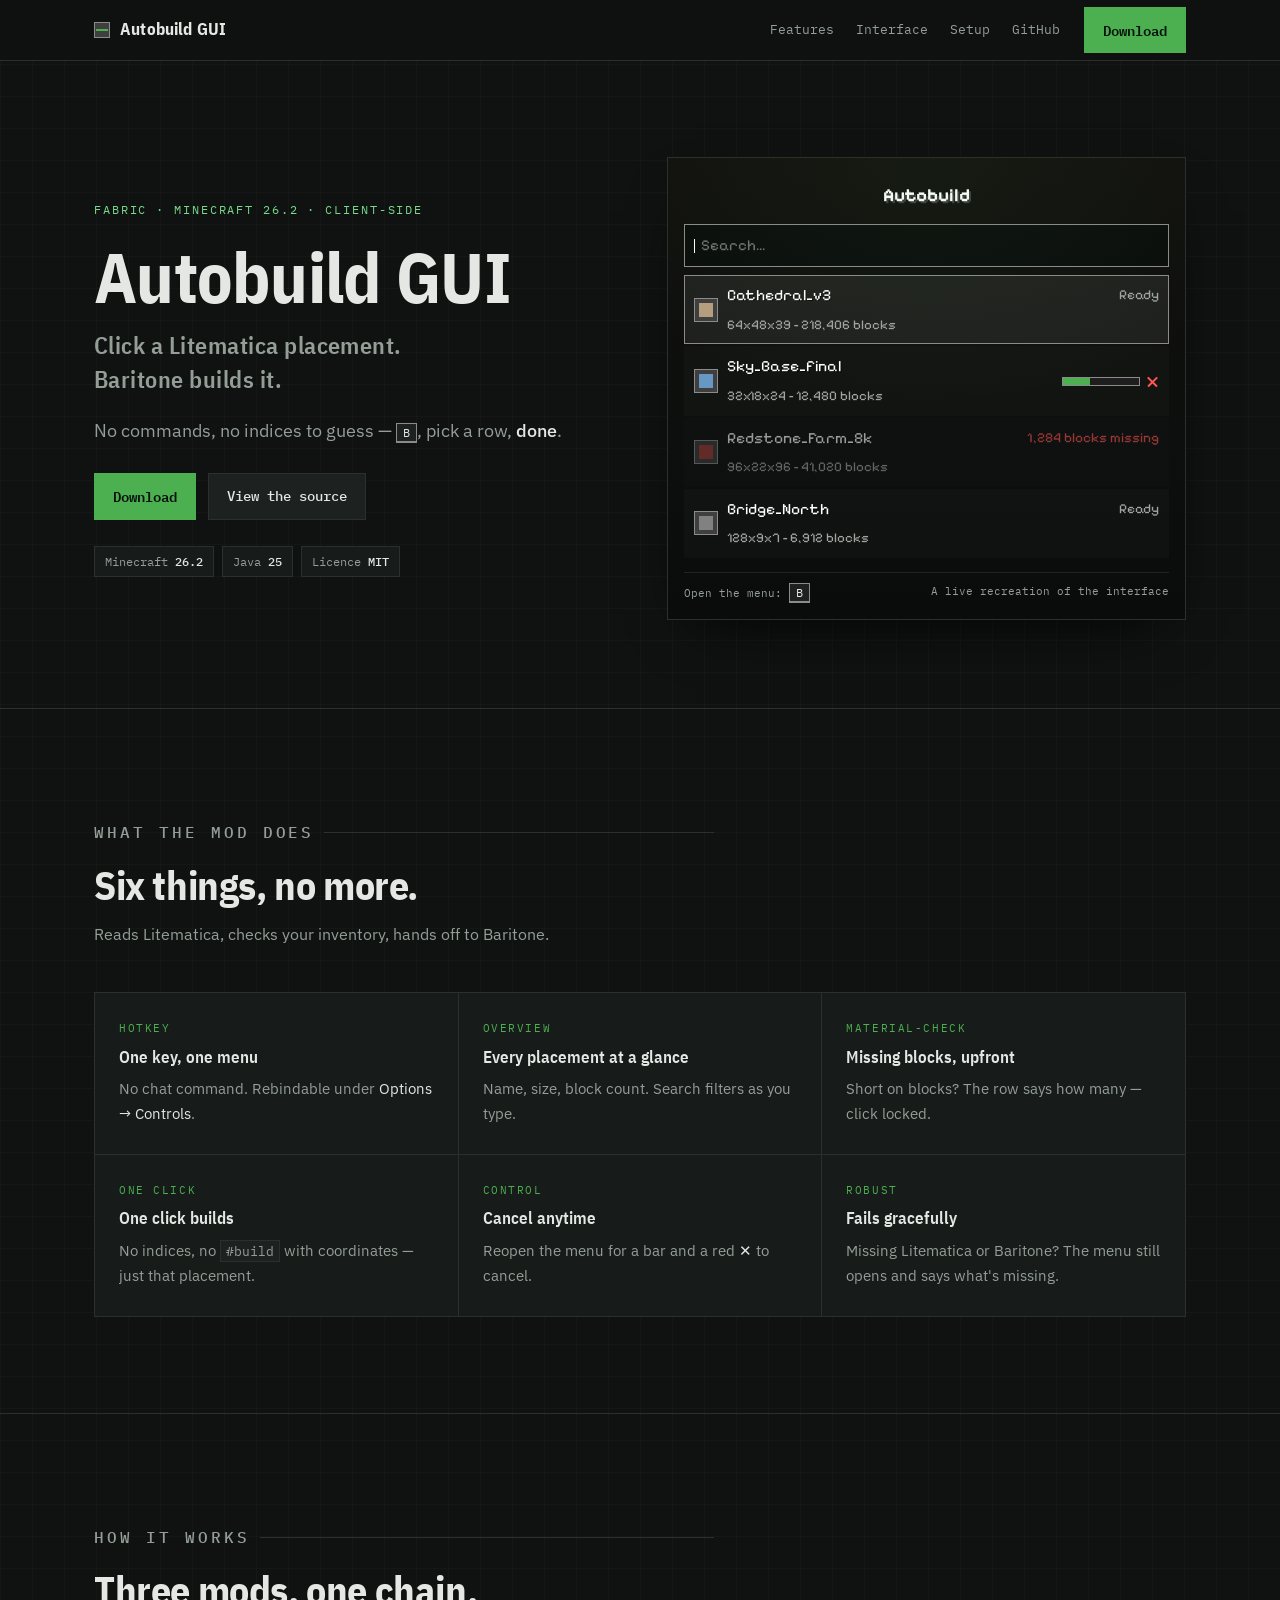
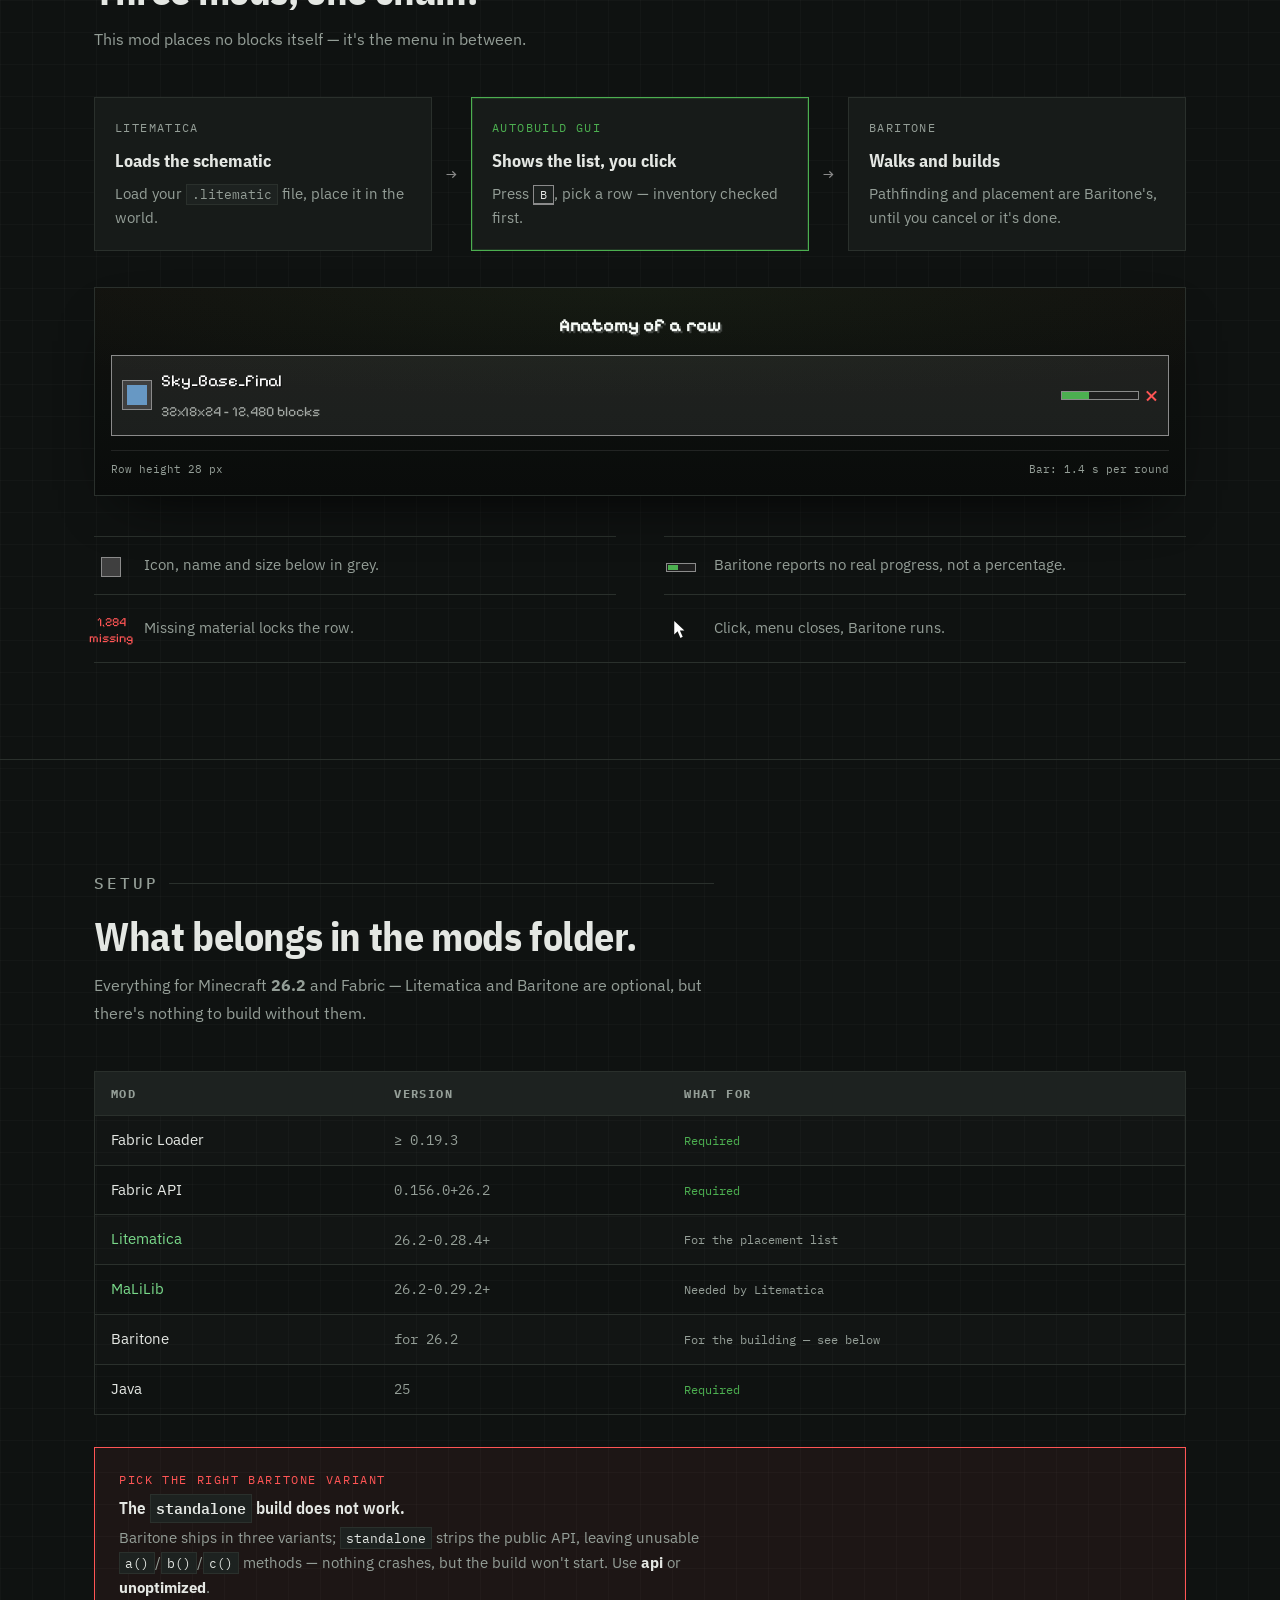
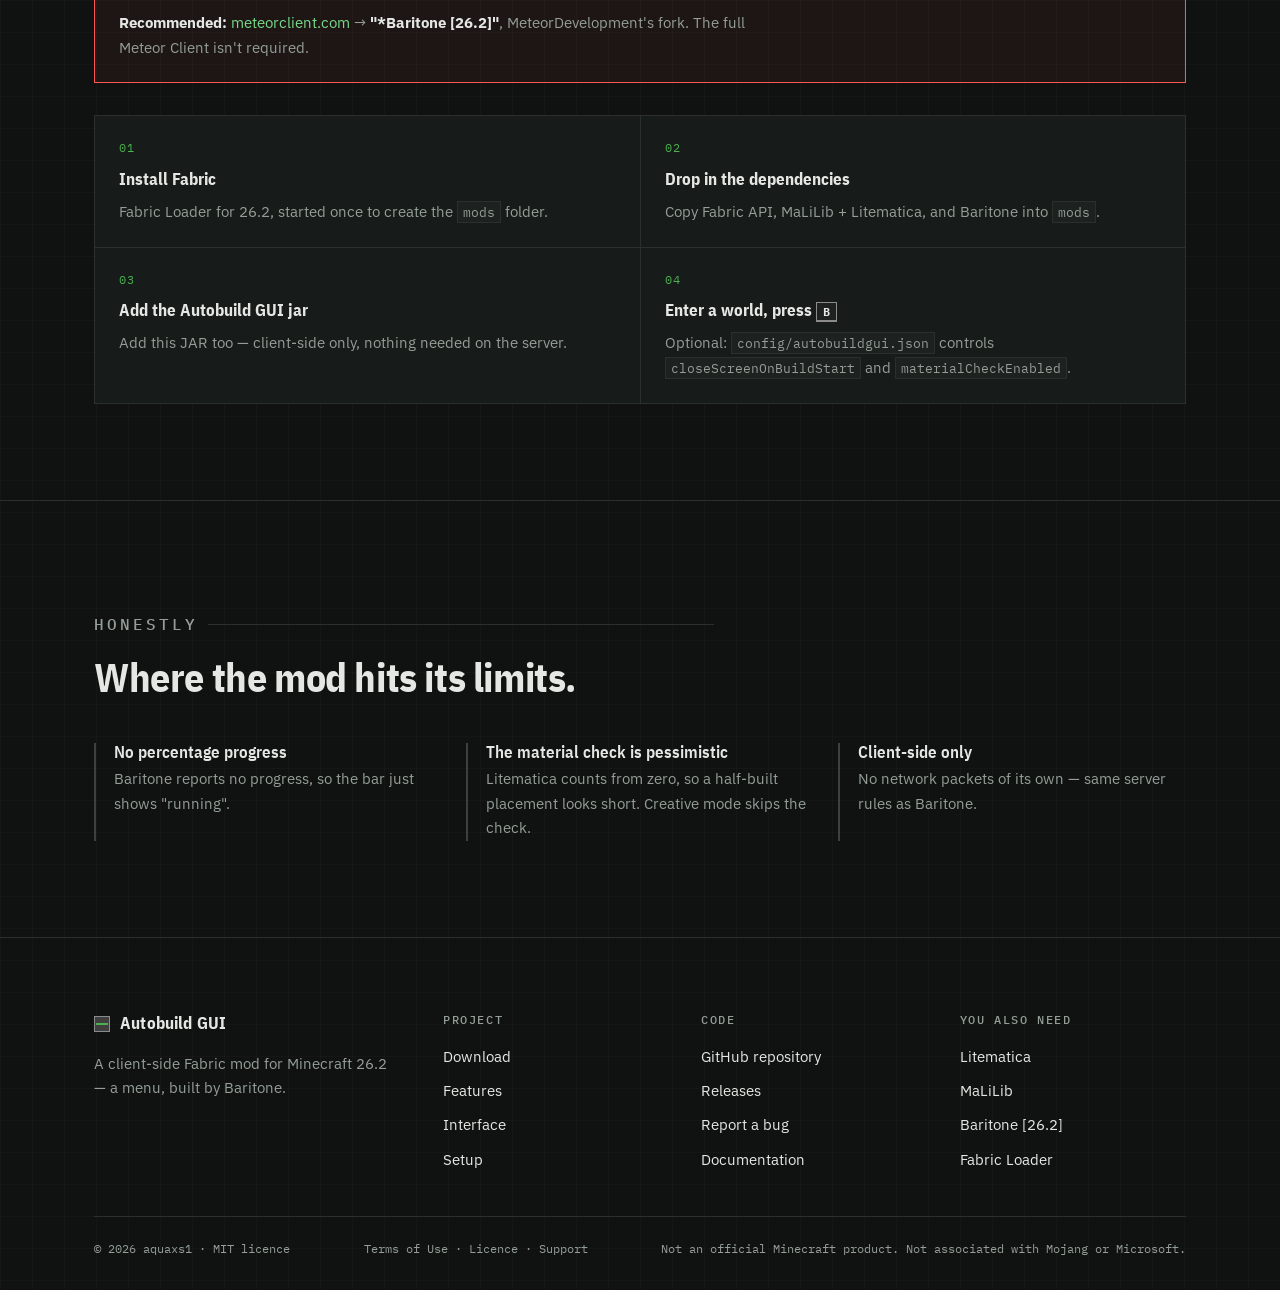
==== commit dae906fd: "Split the page into index, terms and download, and add a build workflow The site was a single page w" ====
--- a/site/index.html
+++ b/site/index.html
@@ -3,305 +3,20 @@
 <head>
 <meta charset="utf-8">
 <meta name="viewport" content="width=device-width, initial-scale=1">
+<meta name="color-scheme" content="dark">
+<meta name="theme-color" content="#0F1211">
 <title>Autobuild GUI</title>
 <meta name="description" content="A client-side Fabric mod for Minecraft 26.2: press the hotkey, click a Litematica placement, Baritone builds it. Download as a .jar.">
+<link rel="canonical" href="https://aquaxs1.github.io/Autobuild-GUI/">
 <meta property="og:title" content="Autobuild GUI">
 <meta property="og:description" content="One hotkey, one list, one click — and Baritone builds the Litematica schematic you picked.">
 <meta property="og:type" content="website">
+<meta property="og:url" content="https://aquaxs1.github.io/Autobuild-GUI/">
 <link rel="preconnect" href="https://fonts.googleapis.com">
 <link rel="preconnect" href="https://fonts.gstatic.com" crossorigin>
 <link rel="stylesheet" href="https://fonts.googleapis.com/css2?family=IBM+Plex+Mono:wght@400;500;600&family=IBM+Plex+Sans+Condensed:wght@600;700&family=IBM+Plex+Sans:wght@400;500&family=Pixelify+Sans:wght@400;500;700&display=swap">
 <link rel="icon" href="data:image/svg+xml,%3Csvg xmlns='http://www.w3.org/2000/svg' viewBox='0 0 16 16'%3E%3Crect width='16' height='16' fill='%230F1211'/%3E%3Crect x='2' y='2' width='12' height='12' fill='%238B8B8B'/%3E%3Crect x='3' y='3' width='10' height='10' fill='%233F3F3F'/%3E%3Crect x='4' y='7' width='8' height='2' fill='%234CAF50'/%3E%3C/svg%3E">
-<style>
-/* ---- tokens: the colours are taken 1:1 from PlacementListWidget.java ---- */
-:root{
-  --void:#0F1211;
-  --panel:#171B19;
-  --panel-2:#1D2220;
-  --sunk:#0B0D0C;
-  --stone:#8B8B8B;
-  --stone-dim:#3F3F3F;
-  --line:#2A302C;
-  --text:#E4E7E3;
-  --muted:#949E97;
-  --grass:#4CAF50;
-  --grass-hi:#79D98A;
-  --redstone:#FF5555;
-
-  --display:"IBM Plex Sans Condensed","Helvetica Neue",Arial,sans-serif;
-  --body:"IBM Plex Sans","Helvetica Neue",Arial,sans-serif;
-  --mono:"IBM Plex Mono",ui-monospace,SFMono-Regular,Menlo,monospace;
-  --pixel:"Pixelify Sans",ui-monospace,SFMono-Regular,Menlo,monospace;
-
-  --wrap:1140px;
-}
-
-*{box-sizing:border-box}
-html{-webkit-text-size-adjust:100%}
-body{
-  margin:0;
-  background-color:var(--void);
-  /* Blueprint grid: the schematic grid behind everything */
-  background-image:
-    linear-gradient(rgba(139,139,139,.045) 1px,transparent 1px),
-    linear-gradient(90deg,rgba(139,139,139,.045) 1px,transparent 1px);
-  background-size:32px 32px;
-  color:var(--text);
-  font-family:var(--body);
-  font-size:16px;
-  line-height:1.65;
-  -webkit-font-smoothing:antialiased;
-}
-img{max-width:100%}
-a{color:var(--grass-hi);text-decoration:none}
-a:hover{text-decoration:underline;text-underline-offset:3px}
-:focus-visible{outline:2px solid var(--grass);outline-offset:2px}
-
-h1,h2,h3{font-family:var(--display);font-weight:700;line-height:1.08;text-wrap:balance;margin:0;letter-spacing:-.01em}
-h1{font-size:clamp(2.6rem,7vw,4.4rem)}
-h2{font-size:clamp(1.75rem,3.6vw,2.5rem)}
-h3{font-size:1.05rem;font-weight:600;letter-spacing:0}
-p{margin:0}
-
-.wrap{width:100%;max-width:var(--wrap);margin-inline:auto;padding-inline:24px}
-
-/* ---- Widget chrome: a 1px stone border over a dark fill, as in the game ---- */
-.widget{border:1px solid var(--line);background:var(--panel)}
-
-.eyebrow{
-  font-family:var(--mono);font-size:.72rem;font-weight:500;
-  letter-spacing:.18em;text-transform:uppercase;color:var(--muted);
-  display:flex;align-items:center;gap:10px;margin-bottom:18px;
-}
-.eyebrow::after{content:"";flex:1;height:1px;background:var(--line)}
-
-/* ---------------- Header ---------------- */
-.topbar{
-  position:sticky;top:0;z-index:40;
-  background:rgba(15,18,17,.88);
-  backdrop-filter:blur(8px);
-  border-bottom:1px solid var(--line);
-}
-.topbar .wrap{display:flex;align-items:center;gap:24px;height:60px}
-.brand{display:flex;align-items:center;gap:10px;font-family:var(--display);font-weight:700;font-size:1.05rem;color:var(--text);letter-spacing:.01em}
-.topbar .brand{margin-right:auto}
-.brand:hover{text-decoration:none}
-.brand .cube{width:16px;height:16px;background:var(--stone);position:relative;flex:none}
-.brand .cube::after{content:"";position:absolute;inset:1px;background:var(--stone-dim)}
-.brand .cube::before{content:"";position:absolute;left:2px;right:2px;top:7px;height:2px;background:var(--grass);z-index:1}
-.topnav{display:flex;gap:22px;font-family:var(--mono);font-size:.8rem}
-.topnav a{color:var(--muted)}
-.topnav a:hover{color:var(--text);text-decoration:none}
-@media (max-width:860px){.topnav{display:none}}
-
-/* ---------------- Buttons ---------------- */
-.btn{
-  display:inline-flex;align-items:center;gap:10px;
-  font-family:var(--mono);font-size:.85rem;font-weight:500;
-  padding:11px 18px;border:1px solid var(--line);
-  background:var(--panel-2);color:var(--text);
-  transition:border-color .15s ease,background .15s ease,transform .15s ease;
-}
-.btn:hover{text-decoration:none;border-color:var(--stone);background:#242a27}
-.btn:active{transform:translateY(1px)}
-.btn-primary{
-  background:var(--grass);border-color:var(--grass);color:#08130B;font-weight:600;
-  box-shadow:0 0 0 0 rgba(76,175,80,.45);
-}
-.btn-primary:hover{background:var(--grass-hi);border-color:var(--grass-hi);box-shadow:0 0 26px -6px rgba(76,175,80,.55)}
-.btn-primary .sz{opacity:.7;font-weight:400}
-
-/* ---------------- Hero ---------------- */
-.hero{padding:clamp(48px,8vw,96px) 0 clamp(56px,7vw,88px);border-bottom:1px solid var(--line)}
-.hero-grid{display:grid;grid-template-columns:minmax(0,1fr) minmax(0,1.02fr);gap:clamp(32px,5vw,64px);align-items:center}
-@media (max-width:940px){.hero-grid{grid-template-columns:minmax(0,1fr)}}
-.tagline{
-  font-family:var(--mono);font-size:.74rem;letter-spacing:.16em;text-transform:uppercase;
-  color:var(--grass-hi);margin-bottom:20px;
-}
-.hero h1{margin-bottom:20px}
-.hero h1 .thin{display:block;font-weight:600;color:var(--muted);font-size:.34em;letter-spacing:.02em;margin-top:14px;line-height:1.4;max-width:34ch}
-.lede{font-size:1.1rem;color:var(--muted);max-width:52ch;margin-bottom:28px}
-.lede strong{color:var(--text);font-weight:500}
-.cta-row{display:flex;flex-wrap:wrap;gap:12px;margin-bottom:26px}
-.specs{display:flex;flex-wrap:wrap;gap:8px}
-.chip{
-  font-family:var(--mono);font-size:.72rem;color:var(--muted);
-  border:1px solid var(--line);padding:5px 10px;background:var(--panel);
-}
-.chip b{color:var(--text);font-weight:500}
-
-/* ---------------- The menu recreation ---------------- */
-.screen{
-  border:1px solid var(--line);
-  font-variant-ligatures:none;font-feature-settings:"liga" 0,"clig" 0;
-  background:linear-gradient(180deg,#12100E 0%,#0C0F0D 60%,#0A0C0B 100%);
-  padding:16px;position:relative;
-  box-shadow:0 24px 60px -30px #000;
-}
-.screen::before{
-  content:"";position:absolute;inset:0;pointer-events:none;
-  background:radial-gradient(120% 90% at 50% 0%,rgba(76,175,80,.07),transparent 60%);
-}
-.screen-title{
-  font-family:var(--pixel);font-size:1.15rem;font-weight:700;text-align:center;
-  color:#fff;text-shadow:2px 2px 0 #3F3F3F;margin:6px 0 14px;
-}
-.mc-input{
-  border:1px solid var(--stone);background:var(--sunk);
-  padding:8px 9px;margin-bottom:8px;
-  font-family:var(--pixel);font-size:.95rem;color:#6E756F;
-  display:flex;align-items:center;gap:2px;
-}
-.mc-input .caret{width:1px;height:.9em;background:#fff;margin-right:4px;animation:blink 1.06s steps(1,end) infinite}
-@keyframes blink{0%,49%{opacity:1}50%,100%{opacity:0}}
-
-.rows{display:flex;flex-direction:column;gap:2px}
-.row{
-  display:flex;align-items:center;gap:9px;
-  padding:7px 9px;border:1px solid transparent;background:rgba(255,255,255,.02);
-}
-.row.hover{background:rgba(255,255,255,.07);border-color:var(--stone)}
-.row.blocked{opacity:.58}
-.row .icon{width:24px;height:24px;flex:none;background:var(--stone);position:relative}
-.row .icon::after{content:"";position:absolute;inset:1px;background:var(--stone-dim)}
-.row .icon i{position:absolute;inset:5px;z-index:1;display:block;background:currentColor;opacity:.85}
-.row .meta{min-width:0;flex:1;display:flex;flex-direction:column}
-.row .name{font-family:var(--pixel);font-size:.98rem;color:#fff;white-space:nowrap;overflow:hidden;text-overflow:ellipsis;text-shadow:1px 1px 0 rgba(0,0,0,.6)}
-.row .sub{font-family:var(--pixel);font-size:.84rem;color:#A0A5A1;margin-top:5px;white-space:nowrap;overflow:hidden;text-overflow:ellipsis}
-.row .status{font-family:var(--pixel);font-size:.86rem;color:#A0A5A1;flex:none;align-self:flex-start;margin-top:1px}
-.row .status.miss{color:var(--redstone)}
-.running{display:flex;align-items:center;gap:6px;flex:none}
-.bar{width:78px;height:9px;border:1px solid var(--stone);background:#1E1E1E;overflow:hidden;position:relative}
-.bar span{position:absolute;top:0;bottom:0;width:35%;background:var(--grass);animation:sweep 1.4s linear infinite}
-@keyframes sweep{from{left:-35%}to{left:100%}}
-.x{width:13px;height:13px;position:relative;flex:none}
-.x::before,.x::after{content:"";position:absolute;left:0;top:6px;width:13px;height:1.6px;background:var(--redstone)}
-.x::before{transform:rotate(45deg)}
-.x::after{transform:rotate(-45deg)}
-.screen-foot{
-  display:flex;justify-content:space-between;gap:12px;
-  font-family:var(--mono);font-size:.68rem;color:var(--muted);
-  margin-top:14px;padding-top:10px;border-top:1px solid rgba(139,139,139,.18);
-}
-kbd{
-  font-family:var(--mono);font-size:.72rem;color:var(--text);
-  border:1px solid var(--stone);border-bottom-width:2px;background:var(--panel-2);
-  padding:1px 6px;
-}
-@media (prefers-reduced-motion:reduce){
-  .bar span{animation:none;left:32%}
-  .mc-input .caret{animation:none}
-}
-
-/* ---------------- Sections ---------------- */
-section{padding:clamp(56px,8vw,96px) 0;border-bottom:1px solid var(--line)}
-.sec-head{max-width:62ch;margin-bottom:44px}
-.sec-head p{color:var(--muted);margin-top:14px;font-size:1.03rem}
-
-.features{display:grid;grid-template-columns:repeat(3,minmax(0,1fr));gap:1px;background:var(--line);border:1px solid var(--line)}
-@media (max-width:900px){.features{grid-template-columns:repeat(2,minmax(0,1fr))}}
-@media (max-width:600px){.features{grid-template-columns:minmax(0,1fr)}}
-.feature{background:var(--panel);padding:26px 24px 28px;display:flex;flex-direction:column;gap:10px}
-.feature .tag{font-family:var(--mono);font-size:.7rem;letter-spacing:.14em;text-transform:uppercase;color:var(--grass)}
-.feature p{color:var(--muted);font-size:.95rem}
-.feature p em{font-style:normal;color:var(--text)}
-
-/* Pipeline */
-.pipe{display:grid;grid-template-columns:1fr auto 1fr auto 1fr;gap:14px;align-items:stretch;margin-bottom:36px}
-@media (max-width:820px){.pipe{grid-template-columns:minmax(0,1fr);gap:10px}.pipe .arrow{transform:rotate(90deg);justify-self:start;margin-left:24px}}
-.step{border:1px solid var(--line);background:var(--panel);padding:20px}
-.step .who{font-family:var(--mono);font-size:.72rem;letter-spacing:.12em;text-transform:uppercase;color:var(--muted);margin-bottom:8px}
-.step.self{border-color:var(--grass);box-shadow:inset 0 0 0 1px rgba(76,175,80,.18)}
-.step.self .who{color:var(--grass)}
-.step b{font-family:var(--display);font-size:1.15rem;font-weight:700;display:block;margin-bottom:6px}
-.step p{color:var(--muted);font-size:.92rem}
-.arrow{display:flex;align-items:center;color:var(--stone);font-family:var(--mono);font-size:1.1rem}
-
-.anatomy{display:flex;flex-direction:column;gap:clamp(24px,4vw,40px)}
-.legend{list-style:none;margin:0;padding:0;display:grid;grid-template-columns:repeat(2,minmax(0,1fr));column-gap:clamp(24px,4vw,48px);border-bottom:1px solid var(--line)}
-@media (max-width:760px){.legend{grid-template-columns:minmax(0,1fr)}}
-.legend li{display:flex;gap:16px;padding:16px 0;border-top:1px solid var(--line)}
-.legend .swatch{width:34px;flex:none;display:flex;align-items:center;justify-content:center;padding-top:3px}
-.legend li{align-items:center}
-.legend p{color:var(--muted);font-size:.92rem}
-.sw-icon{width:20px;height:20px;background:var(--stone);position:relative}
-.sw-icon::after{content:"";position:absolute;inset:1px;background:var(--stone-dim)}
-.sw-bar{width:30px;height:9px;border:1px solid var(--stone);background:#1E1E1E;position:relative;overflow:hidden}
-.sw-bar::after{content:"";position:absolute;inset:1px;right:60%;background:var(--grass)}
-.sw-text{font-family:var(--pixel);font-variant-ligatures:none;font-size:.78rem;color:var(--redstone);text-align:center;line-height:1.3}
-.sw-cursor{width:14px;height:18px;fill:#fff}
-
-/* Table */
-.table-scroll{overflow-x:auto;border:1px solid var(--line)}
-table{border-collapse:collapse;width:100%;min-width:520px;font-size:.94rem}
-th,td{text-align:left;padding:12px 16px;border-bottom:1px solid var(--line)}
-thead th{font-family:var(--mono);font-size:.72rem;letter-spacing:.12em;text-transform:uppercase;color:var(--muted);background:var(--panel-2)}
-tbody tr:last-child td{border-bottom:none}
-tbody tr:nth-child(odd){background:rgba(255,255,255,.012)}
-td.v{font-family:var(--mono);font-size:.85rem;color:var(--muted);white-space:nowrap}
-td .req{font-family:var(--mono);font-size:.75rem;color:var(--grass)}
-td .opt{font-family:var(--mono);font-size:.75rem;color:var(--muted)}
-
-/* Warning */
-.warn{border:1px solid var(--redstone);background:rgba(255,85,85,.06);padding:22px 24px;margin:32px 0}
-.warn .lbl{font-family:var(--mono);font-size:.72rem;letter-spacing:.14em;text-transform:uppercase;color:var(--redstone);margin-bottom:10px}
-.warn h3{margin-bottom:8px}
-.warn p{color:var(--muted);font-size:.95rem;max-width:70ch}
-.warn p + p{margin-top:10px}
-.warn code,.warn strong{color:var(--text)}
-code{font-family:var(--mono);font-size:.88em;background:var(--panel-2);border:1px solid var(--line);padding:1px 5px}
-
-/* Steps */
-.steps{counter-reset:s;list-style:none;margin:32px 0 0;padding:0;display:grid;grid-template-columns:repeat(2,minmax(0,1fr));gap:1px;background:var(--line);border:1px solid var(--line)}
-@media (max-width:700px){.steps{grid-template-columns:minmax(0,1fr)}}
-.steps li{counter-increment:s;background:var(--panel);padding:22px 24px}
-.steps li::before{content:counter(s,decimal-leading-zero);font-family:var(--mono);font-size:.75rem;color:var(--grass);display:block;margin-bottom:8px;letter-spacing:.1em}
-.steps li p{color:var(--muted);font-size:.94rem;margin-top:6px}
-.steps li b{font-family:var(--display);font-size:1.05rem}
-
-.notes{list-style:none;margin:0;padding:0;display:grid;grid-template-columns:repeat(3,minmax(0,1fr));gap:24px}
-@media (max-width:820px){.notes{grid-template-columns:minmax(0,1fr);gap:20px}}
-.notes li{border-left:2px solid var(--stone-dim);padding-left:18px}
-.notes h3{margin-bottom:6px}
-.notes p{color:var(--muted);font-size:.93rem}
-
-/* Download */
-.download{background:var(--panel);border:1px solid var(--line);padding:clamp(28px,4vw,44px);display:grid;grid-template-columns:minmax(0,1.3fr) minmax(0,1fr);gap:clamp(24px,4vw,48px);align-items:center}
-@media (max-width:820px){.download{grid-template-columns:minmax(0,1fr)}}
-.download h2{margin-bottom:14px}
-.download > div > p{color:var(--muted);max-width:50ch}
-.file{border:1px solid var(--line);background:var(--sunk);padding:20px}
-.file .fname{font-family:var(--mono);font-size:.92rem;color:var(--text);word-break:break-all;margin-bottom:14px}
-.file dl{margin:0 0 18px;display:grid;grid-template-columns:auto 1fr;gap:6px 16px;font-family:var(--mono);font-size:.76rem}
-.file dt{color:var(--muted)}
-.file dd{margin:0;color:var(--text);text-align:right}
-.file .hash{font-family:var(--mono);font-size:.66rem;color:var(--muted);word-break:break-all;line-height:1.5;border-top:1px solid var(--line);padding-top:12px;margin-top:14px}
-
-/* Terms of use */
-.terms{display:grid;grid-template-columns:repeat(2,minmax(0,1fr));gap:1px;background:var(--line);border:1px solid var(--line)}
-@media (max-width:760px){.terms{grid-template-columns:minmax(0,1fr)}}
-.terms > div{background:var(--panel);padding:24px}
-.terms h3{margin-bottom:8px}
-.terms p{color:var(--muted);font-size:.92rem}
-.terms p + p{margin-top:8px}
-.stamp{font-family:var(--mono);font-size:.74rem;color:var(--muted);margin-top:18px}
-
-/* Footer */
-footer{padding:clamp(48px,6vw,72px) 0 32px}
-.fgrid{display:grid;grid-template-columns:1.4fr repeat(3,1fr);gap:32px}
-@media (max-width:860px){.fgrid{grid-template-columns:repeat(2,minmax(0,1fr))}}
-@media (max-width:520px){.fgrid{grid-template-columns:minmax(0,1fr)}}
-.fgrid h4{font-family:var(--mono);font-size:.72rem;letter-spacing:.14em;text-transform:uppercase;color:var(--muted);margin:0 0 16px;font-weight:500}
-.fgrid ul{list-style:none;margin:0;padding:0;display:flex;flex-direction:column;gap:10px;font-size:.92rem}
-.fgrid ul a{color:var(--text)}
-.fgrid ul a:hover{color:var(--grass-hi)}
-.fabout p{color:var(--muted);font-size:.92rem;max-width:34ch;margin-top:14px}
-.fbottom{margin-top:44px;padding-top:22px;border-top:1px solid var(--line);display:flex;flex-wrap:wrap;gap:12px 24px;justify-content:space-between;font-family:var(--mono);font-size:.74rem;color:var(--muted)}
-.fbottom a{color:var(--muted)}
-.skip{position:absolute;left:-9999px}
-.skip:focus{left:16px;top:12px;z-index:60;background:var(--grass);color:#08130B;padding:8px 14px}
-</style>
+<link rel="stylesheet" href="assets/css/style.css">
 </head>
 <body>
 <a class="skip" href="#main">Skip to content</a>
@@ -312,10 +27,10 @@
     <nav class="topnav">
       <a href="#features">Features</a>
       <a href="#interface">Interface</a>
-      <a href="#installation">Installation</a>
+      <a href="#setup">Setup</a>
       <a href="https://github.com/aquaxs1/Autobuild-GUI">GitHub</a>
     </nav>
-    <a class="btn btn-primary" href="https://github.com/aquaxs1/Autobuild-GUI/releases/download/v0.1.0/autobuild-gui-0.1.0.jar">Get the .jar</a>
+    <a class="btn btn-primary" href="download.html">Download</a>
   </div>
 </header>
 
@@ -332,11 +47,10 @@
       </h1>
       <p class="lede">No commands, no indices to guess — <kbd>B</kbd>, pick a row, <strong>done</strong>.</p>
       <div class="cta-row">
-        <a class="btn btn-primary" href="https://github.com/aquaxs1/Autobuild-GUI/releases/download/v0.1.0/autobuild-gui-0.1.0.jar">Download .jar <span class="sz">· 28&nbsp;KB</span></a>
+        <a class="btn btn-primary" href="download.html">Download</a>
         <a class="btn" href="https://github.com/aquaxs1/Autobuild-GUI">View the source</a>
       </div>
       <div class="specs">
-        <span class="chip">Version <b>0.1.0</b></span>
         <span class="chip">Minecraft <b>26.2</b></span>
         <span class="chip">Java <b>25</b></span>
         <span class="chip">Licence <b>MIT</b></span>
@@ -508,11 +222,11 @@
   </div>
 </section>
 
-<!-- ============ INSTALLATION ============ -->
-<section id="installation">
+<!-- ============ SETUP ============ -->
+<section id="setup">
   <div class="wrap">
     <div class="sec-head">
-      <p class="eyebrow">Installation</p>
+      <p class="eyebrow">Setup</p>
       <h2>What belongs in the mods folder.</h2>
       <p>Everything for Minecraft <strong>26.2</strong> and Fabric — Litematica and Baritone are optional, but there's nothing to build without them.</p>
     </div>
@@ -543,7 +257,7 @@
     <ol class="steps">
       <li><b>Install Fabric</b><p>Fabric Loader for 26.2, started once to create the <code>mods</code> folder.</p></li>
       <li><b>Drop in the dependencies</b><p>Copy Fabric API, MaLiLib + Litematica, and Baritone into <code>mods</code>.</p></li>
-      <li><b>Add autobuild-gui-0.1.0.jar</b><p>Add this JAR too — client-side only, nothing needed on the server.</p></li>
+      <li><b>Add the Autobuild GUI jar</b><p>Add this JAR too — client-side only, nothing needed on the server.</p></li>
       <li><b>Enter a world, press <kbd>B</kbd></b><p>Optional: <code>config/autobuildgui.json</code> controls <code>closeScreenOnBuildStart</code> and <code>materialCheckEnabled</code>.</p></li>
     </ol>
   </div>
@@ -573,64 +287,6 @@
   </div>
 </section>
 
-<!-- ============ DOWNLOAD ============ -->
-<section id="download">
-  <div class="wrap">
-    <div class="download">
-      <div>
-        <p class="eyebrow">Download</p>
-        <h2>One file, 28&nbsp;kilobytes.</h2>
-        <p>Straight from the GitHub release. Baritone and Litematica aren't included — see Installation.</p>
-        <div class="cta-row" style="margin:26px 0 0">
-          <a class="btn btn-primary" href="https://github.com/aquaxs1/Autobuild-GUI/releases/download/v0.1.0/autobuild-gui-0.1.0.jar">Download the .jar</a>
-          <a class="btn" href="https://github.com/aquaxs1/Autobuild-GUI/releases">All releases</a>
-        </div>
-      </div>
-      <div class="file">
-        <p class="fname">autobuild-gui-0.1.0.jar</p>
-        <dl>
-          <dt>Size</dt><dd>28 KB</dd>
-          <dt>Minecraft</dt><dd>26.2</dd>
-          <dt>Loader</dt><dd>Fabric</dd>
-          <dt>Side</dt><dd>Client</dd>
-          <dt>Licence</dt><dd>MIT</dd>
-        </dl>
-        <p class="hash">SHA-256<br>d7aa91d92f54deb74b93358f8b1ba1605f280a2d0f4f37f8d9346c78ea90a512</p>
-      </div>
-    </div>
-  </div>
-</section>
-
-<!-- ============ TERMS OF USE ============ -->
-<section id="terms">
-  <div class="wrap">
-    <div class="sec-head">
-      <p class="eyebrow">Terms of Use</p>
-      <h2>Terms of use.</h2>
-      <p>Short and without small print — but do read the point about servers.</p>
-    </div>
-
-    <div class="terms">
-      <div>
-        <h3>Licence</h3>
-        <p><a href="https://github.com/aquaxs1/Autobuild-GUI/blob/main/LICENSE">MIT licensed</a> — use, modify, share, keep the copyright notice.</p>
-      </div>
-      <div>
-        <h3>No warranty, your risk</h3>
-        <p>Provided "as is", used at your own risk. Baritone automates the game — many servers ban that, so check first.</p>
-      </div>
-      <div>
-        <h3>Third parties</h3>
-        <p>Baritone, Litematica, MaLiLib and Minecraft keep their own licences (<a href="https://www.minecraft.net/eula">Mojang EULA</a> included) — this is an unofficial project, unaffiliated with any of them.</p>
-      </div>
-      <div>
-        <h3>Data</h3>
-        <p>Client-side only, no telemetry. Hosted on GitHub, which logs accesses like any site.</p>
-      </div>
-    </div>
-    <p class="stamp">As of August 2026 · subject to change.</p>
-  </div>
-</section>
 </main>
 
 <!-- ============ FOOTER ============ -->
@@ -644,10 +300,10 @@
       <div>
         <h4>Project</h4>
         <ul>
-          <li><a href="#download">Download</a></li>
+          <li><a href="download.html">Download</a></li>
           <li><a href="#features">Features</a></li>
           <li><a href="#interface">Interface</a></li>
-          <li><a href="#installation">Installation</a></li>
+          <li><a href="#setup">Setup</a></li>
         </ul>
       </div>
       <div>
@@ -671,7 +327,7 @@
     </div>
     <div class="fbottom">
       <span>© 2026 aquaxs1 · MIT licence</span>
-      <span><a href="#terms">Terms of use</a> · <a href="https://github.com/aquaxs1/Autobuild-GUI/blob/main/LICENSE">Licence</a> · <a href="https://github.com/aquaxs1/Autobuild-GUI/issues">Support</a></span>
+      <span><a href="terms.html">Terms of Use</a> · <a href="https://github.com/aquaxs1/Autobuild-GUI/blob/main/LICENSE">Licence</a> · <a href="https://github.com/aquaxs1/Autobuild-GUI/issues">Support</a></span>
       <span>Not an official Minecraft product. Not associated with Mojang or Microsoft.</span>
     </div>
   </div>
--- a/site/assets/css/style.css
+++ b/site/assets/css/style.css
@@ -0,0 +1,289 @@
+/* ---- tokens: the colours are taken 1:1 from PlacementListWidget.java ---- */
+:root{
+  color-scheme: dark;
+  --void:#0F1211;
+  --panel:#171B19;
+  --panel-2:#1D2220;
+  --sunk:#0B0D0C;
+  --stone:#8B8B8B;
+  --stone-dim:#3F3F3F;
+  --line:#2A302C;
+  --text:#E4E7E3;
+  --muted:#949E97;
+  --grass:#4CAF50;
+  --grass-hi:#79D98A;
+  --redstone:#FF5555;
+
+  --display:"IBM Plex Sans Condensed","Helvetica Neue",Arial,sans-serif;
+  --body:"IBM Plex Sans","Helvetica Neue",Arial,sans-serif;
+  --mono:"IBM Plex Mono",ui-monospace,SFMono-Regular,Menlo,monospace;
+  --pixel:"Pixelify Sans",ui-monospace,SFMono-Regular,Menlo,monospace;
+
+  --wrap:1140px;
+}
+
+*{box-sizing:border-box}
+html{-webkit-text-size-adjust:100%}
+body{
+  margin:0;
+  background-color:var(--void);
+  /* Blueprint grid: the schematic grid behind everything */
+  background-image:
+    linear-gradient(rgba(139,139,139,.045) 1px,transparent 1px),
+    linear-gradient(90deg,rgba(139,139,139,.045) 1px,transparent 1px);
+  background-size:32px 32px;
+  color:var(--text);
+  font-family:var(--body);
+  font-size:16px;
+  line-height:1.65;
+  -webkit-font-smoothing:antialiased;
+}
+img{max-width:100%}
+a{color:var(--grass-hi);text-decoration:none}
+a:hover{text-decoration:underline;text-underline-offset:3px}
+:focus-visible{outline:2px solid var(--grass);outline-offset:2px}
+
+h1,h2,h3{font-family:var(--display);font-weight:700;line-height:1.08;text-wrap:balance;margin:0;letter-spacing:-.01em}
+h1{font-size:clamp(2.6rem,7vw,4.4rem)}
+h2{font-size:clamp(1.75rem,3.6vw,2.5rem)}
+h3{font-size:1.05rem;font-weight:600;letter-spacing:0}
+p{margin:0}
+
+.wrap{width:100%;max-width:var(--wrap);margin-inline:auto;padding-inline:24px}
+
+/* ---- Widget chrome: a 1px stone border over a dark fill, as in the game ---- */
+.widget{border:1px solid var(--line);background:var(--panel)}
+
+.eyebrow{
+  font-family:var(--mono);font-size:.72rem;font-weight:500;
+  letter-spacing:.18em;text-transform:uppercase;color:var(--muted);
+  display:flex;align-items:center;gap:10px;margin-bottom:18px;
+}
+.eyebrow::after{content:"";flex:1;height:1px;background:var(--line)}
+
+/* ---------------- Header ---------------- */
+.topbar{
+  position:sticky;top:0;z-index:40;
+  background:rgba(15,18,17,.88);
+  backdrop-filter:blur(8px);
+  border-bottom:1px solid var(--line);
+}
+.topbar .wrap{display:flex;align-items:center;gap:24px;height:60px}
+.brand{display:flex;align-items:center;gap:10px;font-family:var(--display);font-weight:700;font-size:1.05rem;color:var(--text);letter-spacing:.01em}
+.topbar .brand{margin-right:auto}
+.brand:hover{text-decoration:none}
+.brand .cube{width:16px;height:16px;background:var(--stone);position:relative;flex:none}
+.brand .cube::after{content:"";position:absolute;inset:1px;background:var(--stone-dim)}
+.brand .cube::before{content:"";position:absolute;left:2px;right:2px;top:7px;height:2px;background:var(--grass);z-index:1}
+.topnav{display:flex;gap:22px;font-family:var(--mono);font-size:.8rem}
+.topnav a{color:var(--muted)}
+.topnav a:hover{color:var(--text);text-decoration:none}
+@media (max-width:860px){.topnav{display:none}}
+
+/* ---------------- Buttons ---------------- */
+.btn{
+  display:inline-flex;align-items:center;gap:10px;
+  font-family:var(--mono);font-size:.85rem;font-weight:500;
+  padding:11px 18px;border:1px solid var(--line);
+  background:var(--panel-2);color:var(--text);
+  transition:border-color .15s ease,background .15s ease,transform .15s ease;
+}
+.btn:hover{text-decoration:none;border-color:var(--stone);background:#242a27}
+.btn:active{transform:translateY(1px)}
+.btn-primary{
+  background:var(--grass);border-color:var(--grass);color:#08130B;font-weight:600;
+  box-shadow:0 0 0 0 rgba(76,175,80,.45);
+}
+.btn-primary:hover{background:var(--grass-hi);border-color:var(--grass-hi);box-shadow:0 0 26px -6px rgba(76,175,80,.55)}
+.btn-primary .sz{opacity:.7;font-weight:400}
+
+/* ---------------- Hero ---------------- */
+.hero{padding:clamp(48px,8vw,96px) 0 clamp(56px,7vw,88px);border-bottom:1px solid var(--line)}
+.hero-grid{display:grid;grid-template-columns:minmax(0,1fr) minmax(0,1.02fr);gap:clamp(32px,5vw,64px);align-items:center}
+@media (max-width:940px){.hero-grid{grid-template-columns:minmax(0,1fr)}}
+.tagline{
+  font-family:var(--mono);font-size:.74rem;letter-spacing:.16em;text-transform:uppercase;
+  color:var(--grass-hi);margin-bottom:20px;
+}
+.hero h1{margin-bottom:20px}
+.hero h1 .thin{display:block;font-weight:600;color:var(--muted);font-size:.34em;letter-spacing:.02em;margin-top:14px;line-height:1.4;max-width:34ch}
+.lede{font-size:1.1rem;color:var(--muted);max-width:52ch;margin-bottom:28px}
+.lede strong{color:var(--text);font-weight:500}
+.cta-row{display:flex;flex-wrap:wrap;gap:12px;margin-bottom:26px}
+.specs{display:flex;flex-wrap:wrap;gap:8px}
+.chip{
+  font-family:var(--mono);font-size:.72rem;color:var(--muted);
+  border:1px solid var(--line);padding:5px 10px;background:var(--panel);
+}
+.chip b{color:var(--text);font-weight:500}
+
+/* ---------------- The menu recreation ---------------- */
+.screen{
+  border:1px solid var(--line);
+  font-variant-ligatures:none;font-feature-settings:"liga" 0,"clig" 0;
+  background:linear-gradient(180deg,#12100E 0%,#0C0F0D 60%,#0A0C0B 100%);
+  padding:16px;position:relative;
+  box-shadow:0 24px 60px -30px #000;
+}
+.screen::before{
+  content:"";position:absolute;inset:0;pointer-events:none;
+  background:radial-gradient(120% 90% at 50% 0%,rgba(76,175,80,.07),transparent 60%);
+}
+.screen-title{
+  font-family:var(--pixel);font-size:1.15rem;font-weight:700;text-align:center;
+  color:#fff;text-shadow:2px 2px 0 #3F3F3F;margin:6px 0 14px;
+}
+.mc-input{
+  border:1px solid var(--stone);background:var(--sunk);
+  padding:8px 9px;margin-bottom:8px;
+  font-family:var(--pixel);font-size:.95rem;color:#6E756F;
+  display:flex;align-items:center;gap:2px;
+}
+.mc-input .caret{width:1px;height:.9em;background:#fff;margin-right:4px;animation:blink 1.06s steps(1,end) infinite}
+@keyframes blink{0%,49%{opacity:1}50%,100%{opacity:0}}
+
+.rows{display:flex;flex-direction:column;gap:2px}
+.row{
+  display:flex;align-items:center;gap:9px;
+  padding:7px 9px;border:1px solid transparent;background:rgba(255,255,255,.02);
+}
+.row.hover{background:rgba(255,255,255,.07);border-color:var(--stone)}
+.row.blocked{opacity:.58}
+.row .icon{width:24px;height:24px;flex:none;background:var(--stone);position:relative}
+.row .icon::after{content:"";position:absolute;inset:1px;background:var(--stone-dim)}
+.row .icon i{position:absolute;inset:5px;z-index:1;display:block;background:currentColor;opacity:.85}
+.row .meta{min-width:0;flex:1;display:flex;flex-direction:column}
+.row .name{font-family:var(--pixel);font-size:.98rem;color:#fff;white-space:nowrap;overflow:hidden;text-overflow:ellipsis;text-shadow:1px 1px 0 rgba(0,0,0,.6)}
+.row .sub{font-family:var(--pixel);font-size:.84rem;color:#A0A5A1;margin-top:5px;white-space:nowrap;overflow:hidden;text-overflow:ellipsis}
+.row .status{font-family:var(--pixel);font-size:.86rem;color:#A0A5A1;flex:none;align-self:flex-start;margin-top:1px}
+.row .status.miss{color:var(--redstone)}
+.running{display:flex;align-items:center;gap:6px;flex:none}
+.bar{width:78px;height:9px;border:1px solid var(--stone);background:#1E1E1E;overflow:hidden;position:relative}
+.bar span{position:absolute;top:0;bottom:0;width:35%;background:var(--grass);animation:sweep 1.4s linear infinite}
+@keyframes sweep{from{left:-35%}to{left:100%}}
+.x{width:13px;height:13px;position:relative;flex:none}
+.x::before,.x::after{content:"";position:absolute;left:0;top:6px;width:13px;height:1.6px;background:var(--redstone)}
+.x::before{transform:rotate(45deg)}
+.x::after{transform:rotate(-45deg)}
+.screen-foot{
+  display:flex;justify-content:space-between;gap:12px;
+  font-family:var(--mono);font-size:.68rem;color:var(--muted);
+  margin-top:14px;padding-top:10px;border-top:1px solid rgba(139,139,139,.18);
+}
+kbd{
+  font-family:var(--mono);font-size:.72rem;color:var(--text);
+  border:1px solid var(--stone);border-bottom-width:2px;background:var(--panel-2);
+  padding:1px 6px;
+}
+@media (prefers-reduced-motion:reduce){
+  .bar span{animation:none;left:32%}
+  .mc-input .caret{animation:none}
+}
+
+/* ---------------- Sections ---------------- */
+section{padding:clamp(56px,8vw,96px) 0;border-bottom:1px solid var(--line)}
+.sec-head{max-width:62ch;margin-bottom:44px}
+.sec-head p{color:var(--muted);margin-top:14px;font-size:1.03rem}
+
+.features{display:grid;grid-template-columns:repeat(3,minmax(0,1fr));gap:1px;background:var(--line);border:1px solid var(--line)}
+@media (max-width:900px){.features{grid-template-columns:repeat(2,minmax(0,1fr))}}
+@media (max-width:600px){.features{grid-template-columns:minmax(0,1fr)}}
+.feature{background:var(--panel);padding:26px 24px 28px;display:flex;flex-direction:column;gap:10px}
+.feature .tag{font-family:var(--mono);font-size:.7rem;letter-spacing:.14em;text-transform:uppercase;color:var(--grass)}
+.feature p{color:var(--muted);font-size:.95rem}
+.feature p em{font-style:normal;color:var(--text)}
+
+/* Pipeline */
+.pipe{display:grid;grid-template-columns:1fr auto 1fr auto 1fr;gap:14px;align-items:stretch;margin-bottom:36px}
+@media (max-width:820px){.pipe{grid-template-columns:minmax(0,1fr);gap:10px}.pipe .arrow{transform:rotate(90deg);justify-self:start;margin-left:24px}}
+.step{border:1px solid var(--line);background:var(--panel);padding:20px}
+.step .who{font-family:var(--mono);font-size:.72rem;letter-spacing:.12em;text-transform:uppercase;color:var(--muted);margin-bottom:8px}
+.step.self{border-color:var(--grass);box-shadow:inset 0 0 0 1px rgba(76,175,80,.18)}
+.step.self .who{color:var(--grass)}
+.step b{font-family:var(--display);font-size:1.15rem;font-weight:700;display:block;margin-bottom:6px}
+.step p{color:var(--muted);font-size:.92rem}
+.arrow{display:flex;align-items:center;color:var(--stone);font-family:var(--mono);font-size:1.1rem}
+
+.anatomy{display:flex;flex-direction:column;gap:clamp(24px,4vw,40px)}
+.legend{list-style:none;margin:0;padding:0;display:grid;grid-template-columns:repeat(2,minmax(0,1fr));column-gap:clamp(24px,4vw,48px);border-bottom:1px solid var(--line)}
+@media (max-width:760px){.legend{grid-template-columns:minmax(0,1fr)}}
+.legend li{display:flex;gap:16px;padding:16px 0;border-top:1px solid var(--line)}
+.legend .swatch{width:34px;flex:none;display:flex;align-items:center;justify-content:center;padding-top:3px}
+.legend li{align-items:center}
+.legend p{color:var(--muted);font-size:.92rem}
+.sw-icon{width:20px;height:20px;background:var(--stone);position:relative}
+.sw-icon::after{content:"";position:absolute;inset:1px;background:var(--stone-dim)}
+.sw-bar{width:30px;height:9px;border:1px solid var(--stone);background:#1E1E1E;position:relative;overflow:hidden}
+.sw-bar::after{content:"";position:absolute;inset:1px;right:60%;background:var(--grass)}
+.sw-text{font-family:var(--pixel);font-variant-ligatures:none;font-size:.78rem;color:var(--redstone);text-align:center;line-height:1.3}
+.sw-cursor{width:14px;height:18px;fill:#fff}
+
+/* Table */
+.table-scroll{overflow-x:auto;border:1px solid var(--line)}
+table{border-collapse:collapse;width:100%;min-width:520px;font-size:.94rem}
+th,td{text-align:left;padding:12px 16px;border-bottom:1px solid var(--line)}
+thead th{font-family:var(--mono);font-size:.72rem;letter-spacing:.12em;text-transform:uppercase;color:var(--muted);background:var(--panel-2)}
+tbody tr:last-child td{border-bottom:none}
+tbody tr:nth-child(odd){background:rgba(255,255,255,.012)}
+td.v{font-family:var(--mono);font-size:.85rem;color:var(--muted);white-space:nowrap}
+td .req{font-family:var(--mono);font-size:.75rem;color:var(--grass)}
+td .opt{font-family:var(--mono);font-size:.75rem;color:var(--muted)}
+
+/* Warning */
+.warn{border:1px solid var(--redstone);background:rgba(255,85,85,.06);padding:22px 24px;margin:32px 0}
+.warn .lbl{font-family:var(--mono);font-size:.72rem;letter-spacing:.14em;text-transform:uppercase;color:var(--redstone);margin-bottom:10px}
+.warn h3{margin-bottom:8px}
+.warn p{color:var(--muted);font-size:.95rem;max-width:70ch}
+.warn p + p{margin-top:10px}
+.warn code,.warn strong{color:var(--text)}
+code{font-family:var(--mono);font-size:.88em;background:var(--panel-2);border:1px solid var(--line);padding:1px 5px}
+
+/* Steps */
+.steps{counter-reset:s;list-style:none;margin:32px 0 0;padding:0;display:grid;grid-template-columns:repeat(2,minmax(0,1fr));gap:1px;background:var(--line);border:1px solid var(--line)}
+@media (max-width:700px){.steps{grid-template-columns:minmax(0,1fr)}}
+.steps li{counter-increment:s;background:var(--panel);padding:22px 24px}
+.steps li::before{content:counter(s,decimal-leading-zero);font-family:var(--mono);font-size:.75rem;color:var(--grass);display:block;margin-bottom:8px;letter-spacing:.1em}
+.steps li p{color:var(--muted);font-size:.94rem;margin-top:6px}
+.steps li b{font-family:var(--display);font-size:1.05rem}
+
+.notes{list-style:none;margin:0;padding:0;display:grid;grid-template-columns:repeat(3,minmax(0,1fr));gap:24px}
+@media (max-width:820px){.notes{grid-template-columns:minmax(0,1fr);gap:20px}}
+.notes li{border-left:2px solid var(--stone-dim);padding-left:18px}
+.notes h3{margin-bottom:6px}
+.notes p{color:var(--muted);font-size:.93rem}
+
+/* Download */
+.download{background:var(--panel);border:1px solid var(--line);padding:clamp(28px,4vw,44px);display:grid;grid-template-columns:minmax(0,1.3fr) minmax(0,1fr);gap:clamp(24px,4vw,48px);align-items:center}
+@media (max-width:820px){.download{grid-template-columns:minmax(0,1fr)}}
+.download h2{margin-bottom:14px}
+.download > div > p{color:var(--muted);max-width:50ch}
+.file{border:1px solid var(--line);background:var(--sunk);padding:20px}
+.file .fname{font-family:var(--mono);font-size:.92rem;color:var(--text);word-break:break-all;margin-bottom:14px}
+.file dl{margin:0 0 18px;display:grid;grid-template-columns:auto 1fr;gap:6px 16px;font-family:var(--mono);font-size:.76rem}
+.file dt{color:var(--muted)}
+.file dd{margin:0;color:var(--text);text-align:right}
+.file .hash{font-family:var(--mono);font-size:.66rem;color:var(--muted);word-break:break-all;line-height:1.5;border-top:1px solid var(--line);padding-top:12px;margin-top:14px}
+
+/* Terms of use */
+.terms{display:grid;grid-template-columns:repeat(2,minmax(0,1fr));gap:1px;background:var(--line);border:1px solid var(--line)}
+@media (max-width:760px){.terms{grid-template-columns:minmax(0,1fr)}}
+.terms > div{background:var(--panel);padding:24px}
+.terms h3{margin-bottom:8px}
+.terms p{color:var(--muted);font-size:.92rem}
+.terms p + p{margin-top:8px}
+.stamp{font-family:var(--mono);font-size:.74rem;color:var(--muted);margin-top:18px}
+
+/* Footer */
+footer{padding:clamp(48px,6vw,72px) 0 32px}
+.fgrid{display:grid;grid-template-columns:1.4fr repeat(3,1fr);gap:32px}
+@media (max-width:860px){.fgrid{grid-template-columns:repeat(2,minmax(0,1fr))}}
+@media (max-width:520px){.fgrid{grid-template-columns:minmax(0,1fr)}}
+.fgrid h4{font-family:var(--mono);font-size:.72rem;letter-spacing:.14em;text-transform:uppercase;color:var(--muted);margin:0 0 16px;font-weight:500}
+.fgrid ul{list-style:none;margin:0;padding:0;display:flex;flex-direction:column;gap:10px;font-size:.92rem}
+.fgrid ul a{color:var(--text)}
+.fgrid ul a:hover{color:var(--grass-hi)}
+.fabout p{color:var(--muted);font-size:.92rem;max-width:34ch;margin-top:14px}
+.fbottom{margin-top:44px;padding-top:22px;border-top:1px solid var(--line);display:flex;flex-wrap:wrap;gap:12px 24px;justify-content:space-between;font-family:var(--mono);font-size:.74rem;color:var(--muted)}
+.fbottom a{color:var(--muted)}
+.skip{position:absolute;left:-9999px}
+.skip:focus{left:16px;top:12px;z-index:60;background:var(--grass);color:#08130B;padding:8px 14px}
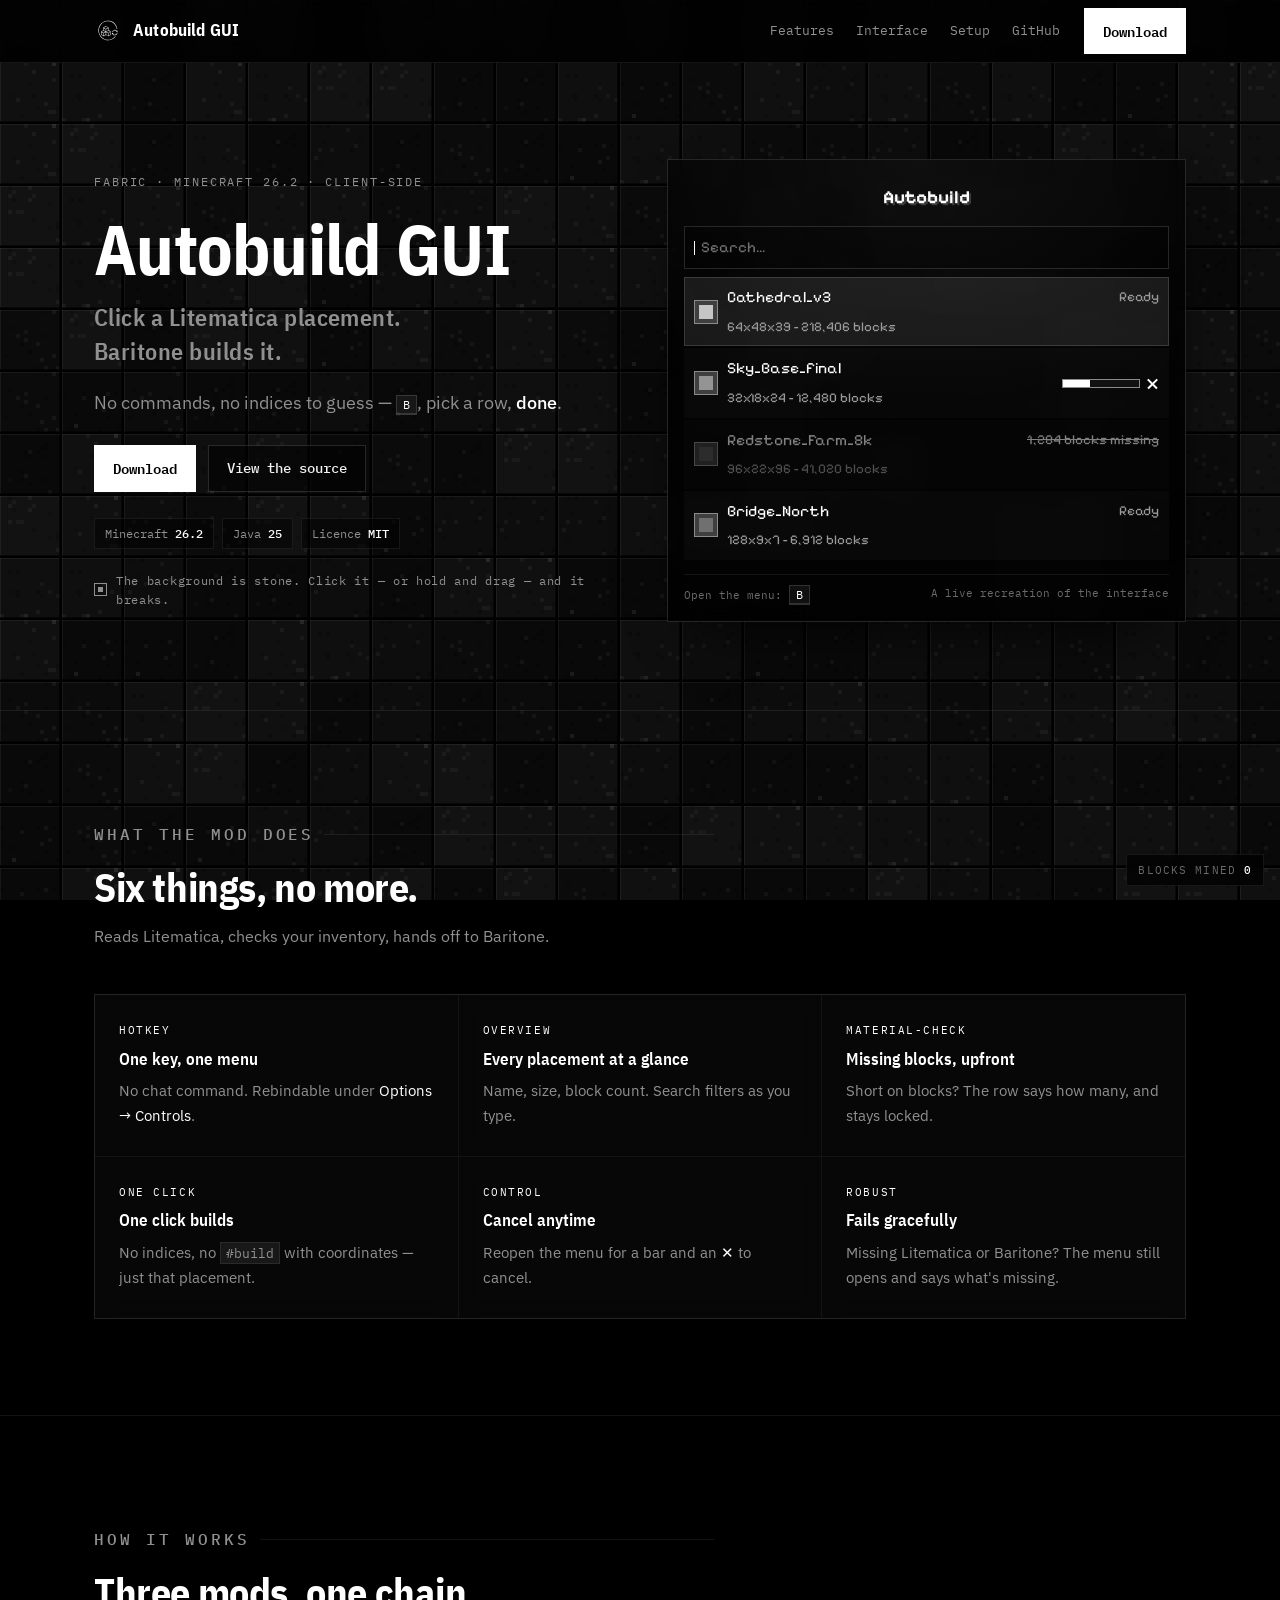
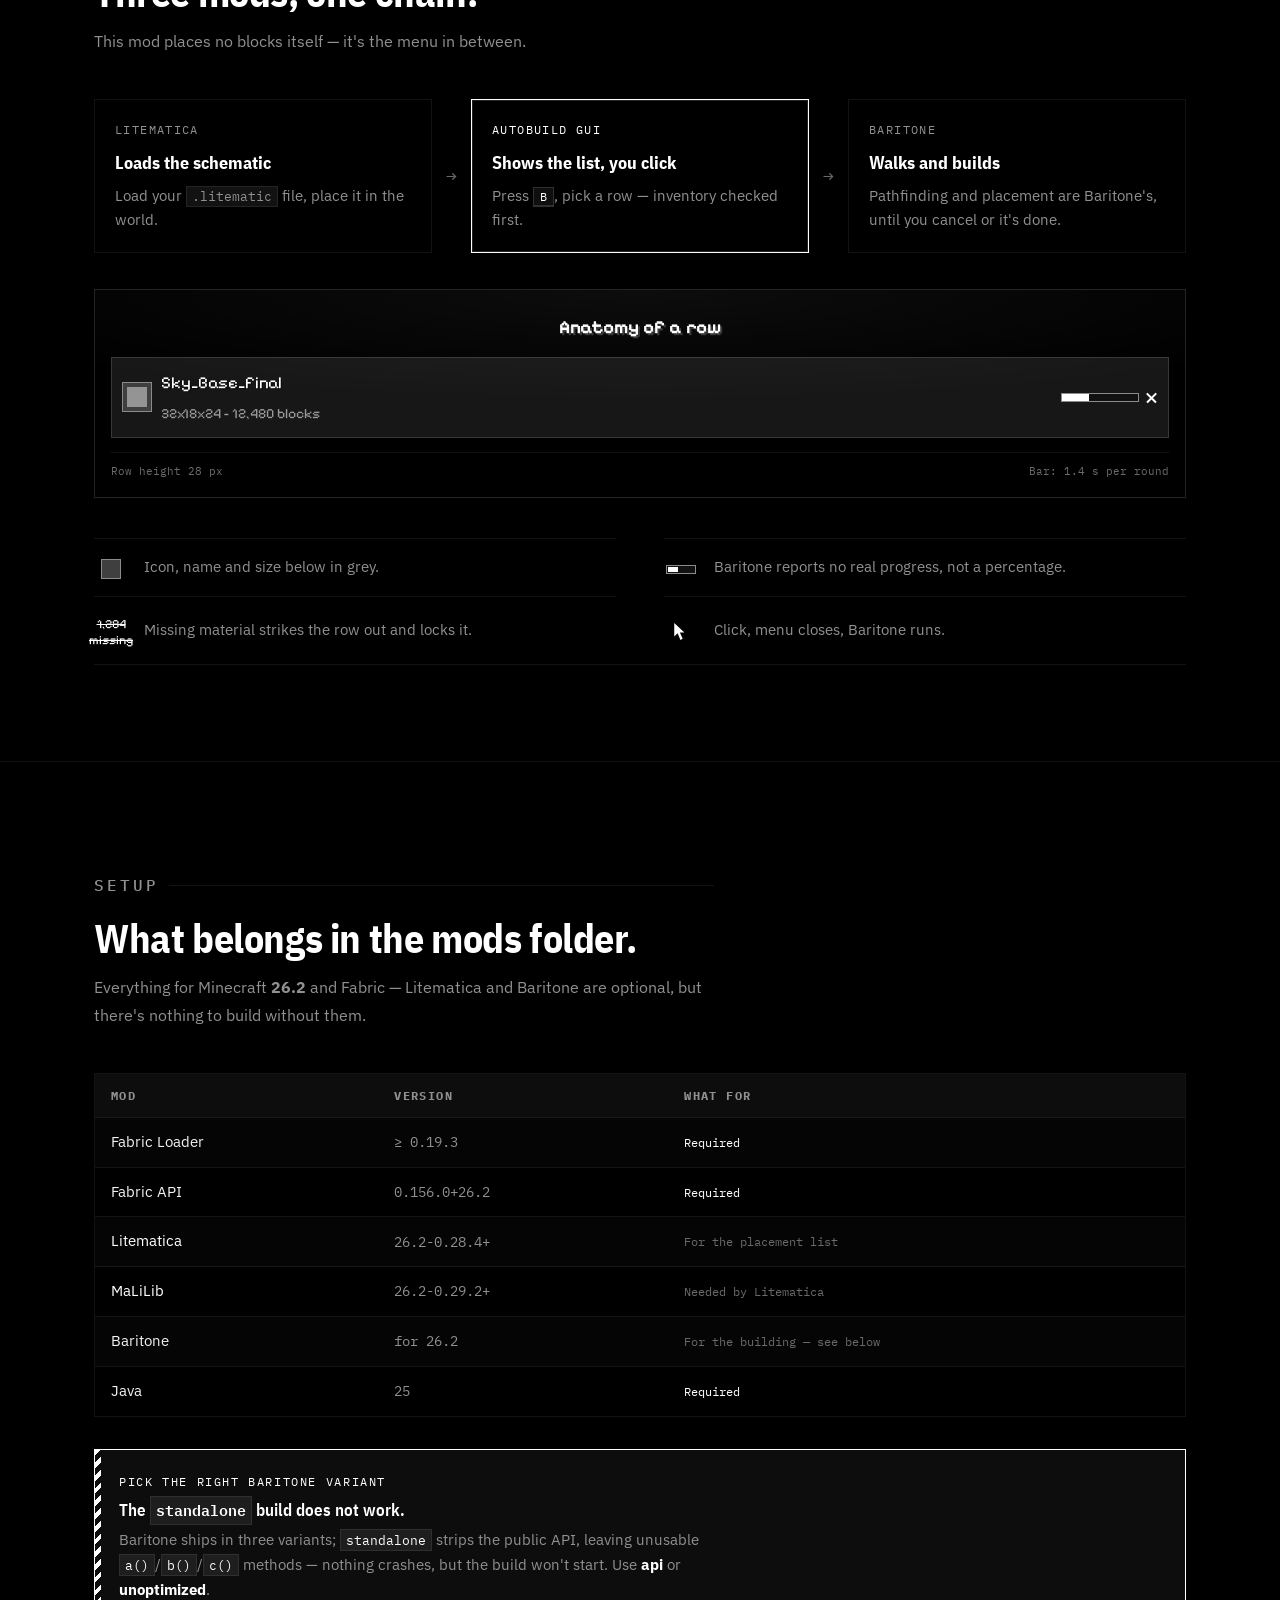
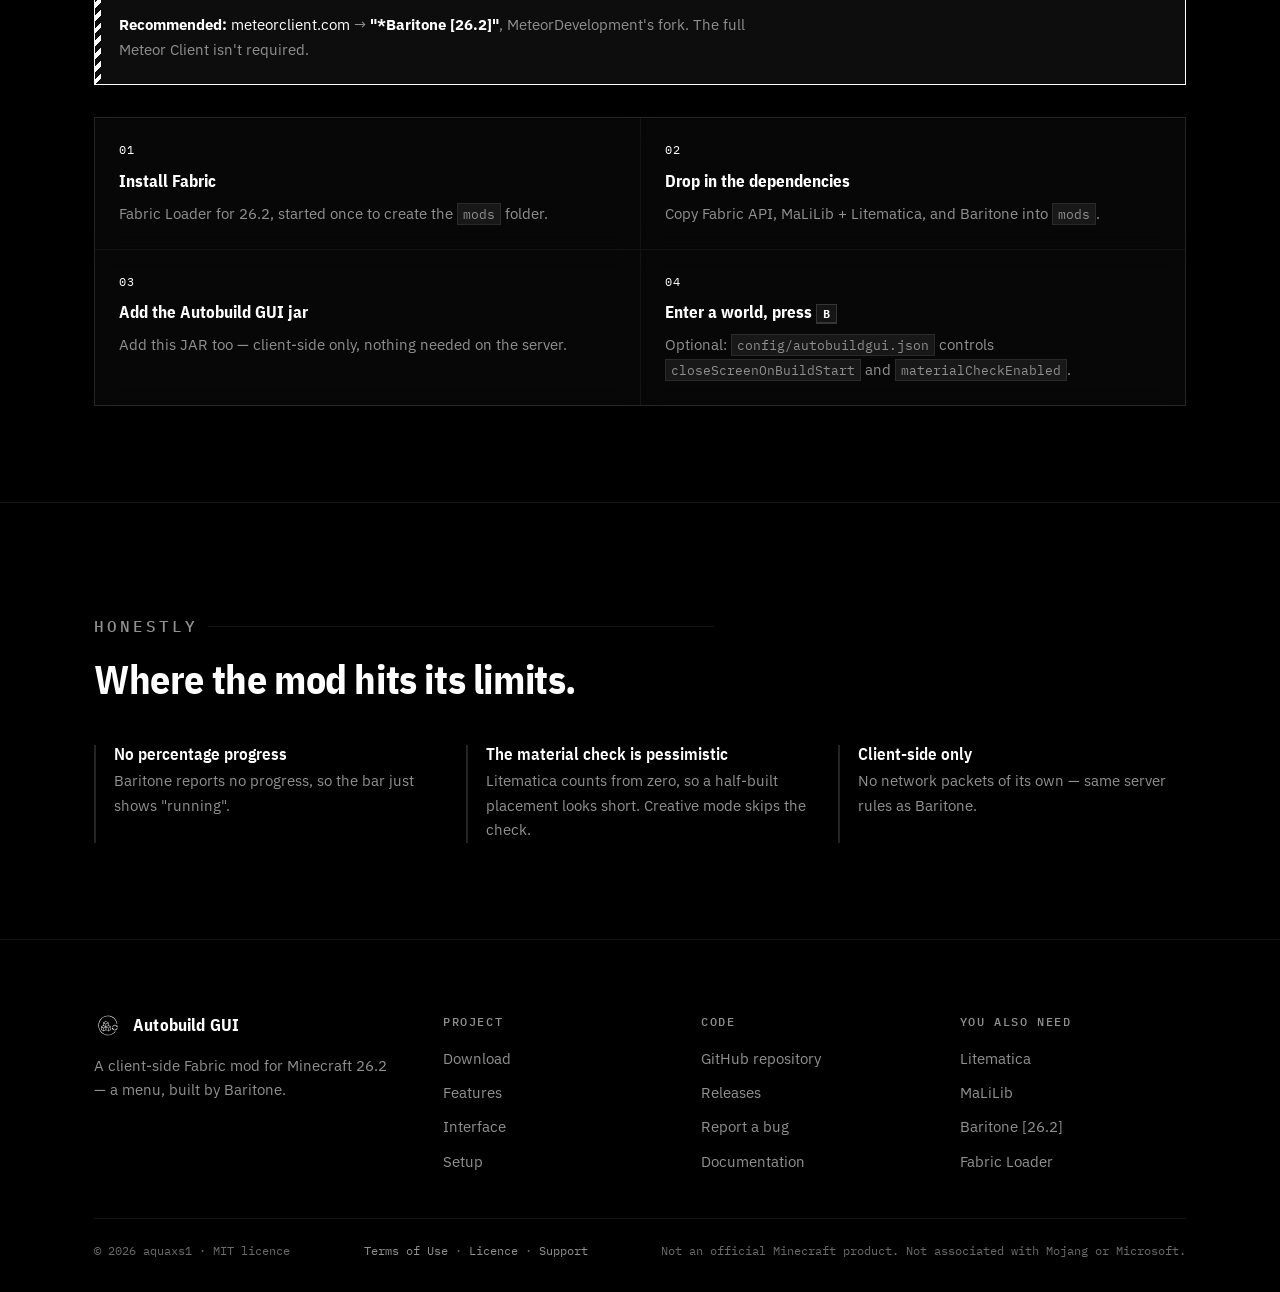
==== commit 42fe63cd: "Rebuild the site in black and white over a minable block field The page was dark-green Minecraft chr" ====
--- a/site/index.html
+++ b/site/index.html
@@ -4,7 +4,7 @@
 <meta charset="utf-8">
 <meta name="viewport" content="width=device-width, initial-scale=1">
 <meta name="color-scheme" content="dark">
-<meta name="theme-color" content="#0F1211">
+<meta name="theme-color" content="#000000">
 <title>Autobuild GUI</title>
 <meta name="description" content="A client-side Fabric mod for Minecraft 26.2: press the hotkey, click a Litematica placement, Baritone builds it. Download as a .jar.">
 <link rel="canonical" href="https://aquaxs1.github.io/Autobuild-GUI/">
@@ -12,18 +12,25 @@
 <meta property="og:description" content="One hotkey, one list, one click — and Baritone builds the Litematica schematic you picked.">
 <meta property="og:type" content="website">
 <meta property="og:url" content="https://aquaxs1.github.io/Autobuild-GUI/">
+<meta property="og:image" content="https://aquaxs1.github.io/Autobuild-GUI/assets/og.png">
+<meta property="og:image:width" content="1200">
+<meta property="og:image:height" content="630">
+<meta name="twitter:card" content="summary_large_image">
 <link rel="preconnect" href="https://fonts.googleapis.com">
 <link rel="preconnect" href="https://fonts.gstatic.com" crossorigin>
 <link rel="stylesheet" href="https://fonts.googleapis.com/css2?family=IBM+Plex+Mono:wght@400;500;600&family=IBM+Plex+Sans+Condensed:wght@600;700&family=IBM+Plex+Sans:wght@400;500&family=Pixelify+Sans:wght@400;500;700&display=swap">
-<link rel="icon" href="data:image/svg+xml,%3Csvg xmlns='http://www.w3.org/2000/svg' viewBox='0 0 16 16'%3E%3Crect width='16' height='16' fill='%230F1211'/%3E%3Crect x='2' y='2' width='12' height='12' fill='%238B8B8B'/%3E%3Crect x='3' y='3' width='10' height='10' fill='%233F3F3F'/%3E%3Crect x='4' y='7' width='8' height='2' fill='%234CAF50'/%3E%3C/svg%3E">
+<link rel="icon" href="assets/favicon.svg" type="image/svg+xml">
+<link rel="apple-touch-icon" href="assets/apple-touch-icon.png">
 <link rel="stylesheet" href="assets/css/style.css">
+<script src="assets/js/blockfield.js" defer></script>
 </head>
 <body>
+<canvas id="blockfield" aria-hidden="true"></canvas>
 <a class="skip" href="#main">Skip to content</a>
 
 <header class="topbar">
   <div class="wrap">
-    <a class="brand" href="#top"><span class="cube"></span>Autobuild GUI</a>
+    <a class="brand" href="#top"><img class="mark" src="assets/logo.svg" alt="" width="28" height="28">Autobuild GUI</a>
     <nav class="topnav">
       <a href="#features">Features</a>
       <a href="#interface">Interface</a>
@@ -55,6 +62,7 @@
         <span class="chip">Java <b>25</b></span>
         <span class="chip">Licence <b>MIT</b></span>
       </div>
+      <p class="hint"><span class="pick" aria-hidden="true"></span>The background is stone. Click it — or hold and drag — and it breaks.</p>
     </div>
 
     <!-- A recreation of the menu, the way the mod draws it -->
@@ -63,7 +71,7 @@
       <div class="mc-input"><span class="caret"></span>Search...</div>
       <div class="rows">
         <div class="row hover">
-          <span class="icon" style="color:#C9B08A"><i></i></span>
+          <span class="icon" style="color:#D4D4D4"><i></i></span>
           <span class="meta">
             <span class="name">Cathedral_v3</span>
             <span class="sub">64x48x39 - 218,406 blocks</span>
@@ -71,7 +79,7 @@
           <span class="status">Ready</span>
         </div>
         <div class="row">
-          <span class="icon" style="color:#6FA8DC"><i></i></span>
+          <span class="icon" style="color:#9E9E9E"><i></i></span>
           <span class="meta">
             <span class="name">Sky_Base_final</span>
             <span class="sub">32x18x24 - 12,480 blocks</span>
@@ -79,7 +87,7 @@
           <span class="running"><span class="bar"><span></span></span><span class="x"></span></span>
         </div>
         <div class="row blocked">
-          <span class="icon" style="color:#B4413C"><i></i></span>
+          <span class="icon" style="color:#5A5A5A"><i></i></span>
           <span class="meta">
             <span class="name">Redstone_Farm_8k</span>
             <span class="sub">96x22x96 - 41,020 blocks</span>
@@ -87,7 +95,7 @@
           <span class="status miss">1,284 blocks missing</span>
         </div>
         <div class="row">
-          <span class="icon" style="color:#8E8E8E"><i></i></span>
+          <span class="icon" style="color:#767676"><i></i></span>
           <span class="meta">
             <span class="name">Bridge_North</span>
             <span class="sub">128x9x7 - 6,912 blocks</span>
@@ -126,7 +134,7 @@
       <div class="feature">
         <span class="tag">Material-Check</span>
         <h3>Missing blocks, upfront</h3>
-        <p>Short on blocks? The row says how many — click locked.</p>
+        <p>Short on blocks? The row says how many, and stays locked.</p>
       </div>
       <div class="feature">
         <span class="tag">One click</span>
@@ -136,7 +144,7 @@
       <div class="feature">
         <span class="tag">Control</span>
         <h3>Cancel anytime</h3>
-        <p>Reopen the menu for a bar and a red <em>✕</em> to cancel.</p>
+        <p>Reopen the menu for a bar and an <em>✕</em> to cancel.</p>
       </div>
       <div class="feature">
         <span class="tag">Robust</span>
@@ -181,7 +189,7 @@
         <p class="screen-title">Anatomy of a row</p>
         <div class="rows">
           <div class="row hover" style="padding:12px 10px">
-            <span class="icon" style="color:#6FA8DC;width:30px;height:30px"><i></i></span>
+            <span class="icon" style="color:#9E9E9E;width:30px;height:30px"><i></i></span>
             <span class="meta">
               <span class="name" style="font-size:1.05rem">Sky_Base_final</span>
               <span class="sub" style="font-size:.88rem">32x18x24 - 12,480 blocks</span>
@@ -208,7 +216,7 @@
         <li>
           <span class="swatch"><span class="sw-text">1,284<br>missing</span></span>
           <div>
-            <p>Missing material locks the row.</p>
+            <p>Missing material strikes the row out and locks it.</p>
           </div>
         </li>
         <li>
@@ -294,7 +302,7 @@
   <div class="wrap">
     <div class="fgrid">
       <div class="fabout">
-        <a class="brand" href="#top"><span class="cube"></span>Autobuild GUI</a>
+        <a class="brand" href="#top"><img class="mark" src="assets/logo.svg" alt="" width="28" height="28">Autobuild GUI</a>
         <p>A client-side Fabric mod for Minecraft 26.2 — a menu, built by Baritone.</p>
       </div>
       <div>
@@ -332,5 +340,6 @@
     </div>
   </div>
 </footer>
+<div class="hud" aria-hidden="true">Blocks mined <b id="mined-count">0</b></div>
 </body>
 </html>
--- a/site/assets/css/style.css
+++ b/site/assets/css/style.css
@@ -1,18 +1,26 @@
-/* ---- tokens: the colours are taken 1:1 from PlacementListWidget.java ---- */
+/* ---------------------------------------------------------------------------
+ * Autobuild GUI — a black and white page over a minable block field.
+ *
+ * There is exactly one hue in here: none. Everything is built from black,
+ * white, and the greys between them, so emphasis has to come from weight,
+ * contrast and borders rather than colour. Panels stay translucent on purpose —
+ * the block field behind them is part of the design, and breaking a block has
+ * to be visible even underneath the content.
+ * ------------------------------------------------------------------------- */
+
 :root{
   color-scheme: dark;
-  --void:#0F1211;
-  --panel:#171B19;
-  --panel-2:#1D2220;
-  --sunk:#0B0D0C;
-  --stone:#8B8B8B;
-  --stone-dim:#3F3F3F;
-  --line:#2A302C;
-  --text:#E4E7E3;
-  --muted:#949E97;
-  --grass:#4CAF50;
-  --grass-hi:#79D98A;
-  --redstone:#FF5555;
+
+  --void:#000000;
+  --sunk:#050505;
+  --panel:rgba(255,255,255,.035);
+  --panel-2:rgba(255,255,255,.065);
+  --line:rgba(255,255,255,.14);
+  --line-soft:rgba(255,255,255,.075);
+  --text:#F2F2F2;
+  --muted:#909090;
+  --dim:#6A6A6A;
+  --white:#FFFFFF;
 
   --display:"IBM Plex Sans Condensed","Helvetica Neue",Arial,sans-serif;
   --body:"IBM Plex Sans","Helvetica Neue",Arial,sans-serif;
@@ -23,15 +31,10 @@
 }
 
 *{box-sizing:border-box}
-html{-webkit-text-size-adjust:100%}
+html{-webkit-text-size-adjust:100%;background:var(--void)}
 body{
   margin:0;
-  background-color:var(--void);
-  /* Blueprint grid: the schematic grid behind everything */
-  background-image:
-    linear-gradient(rgba(139,139,139,.045) 1px,transparent 1px),
-    linear-gradient(90deg,rgba(139,139,139,.045) 1px,transparent 1px);
-  background-size:32px 32px;
+  background:var(--void);
   color:var(--text);
   font-family:var(--body);
   font-size:16px;
@@ -39,11 +42,11 @@
   -webkit-font-smoothing:antialiased;
 }
 img{max-width:100%}
-a{color:var(--grass-hi);text-decoration:none}
+a{color:var(--white);text-decoration:none}
 a:hover{text-decoration:underline;text-underline-offset:3px}
-:focus-visible{outline:2px solid var(--grass);outline-offset:2px}
-
-h1,h2,h3{font-family:var(--display);font-weight:700;line-height:1.08;text-wrap:balance;margin:0;letter-spacing:-.01em}
+:focus-visible{outline:2px solid var(--white);outline-offset:2px}
+
+h1,h2,h3{font-family:var(--display);font-weight:700;line-height:1.08;text-wrap:balance;margin:0;letter-spacing:-.01em;color:var(--white)}
 h1{font-size:clamp(2.6rem,7vw,4.4rem)}
 h2{font-size:clamp(1.75rem,3.6vw,2.5rem)}
 h3{font-size:1.05rem;font-weight:600;letter-spacing:0}
@@ -51,33 +54,58 @@
 
 .wrap{width:100%;max-width:var(--wrap);margin-inline:auto;padding-inline:24px}
 
-/* ---- Widget chrome: a 1px stone border over a dark fill, as in the game ---- */
-.widget{border:1px solid var(--line);background:var(--panel)}
+/* ---------------- The block field ----------------
+ * A fixed canvas at the very back. It never takes pointer events itself — the
+ * script reads clicks off the window, so a click anywhere that is not a control
+ * mines the block behind it. */
+#blockfield{
+  position:fixed;inset:0;
+  z-index:0;
+  pointer-events:none;
+  display:block;
+}
+/* Everything else floats above the field. The header and the skip link bring
+ * their own stacking already. */
+main,footer{position:relative;z-index:1}
+
+/* The mined counter, bottom right, deliberately quiet. */
+.hud{
+  position:fixed;right:16px;bottom:14px;z-index:5;
+  display:flex;align-items:center;gap:8px;
+  font-family:var(--mono);font-size:.7rem;letter-spacing:.1em;text-transform:uppercase;
+  color:var(--dim);
+  background:rgba(0,0,0,.72);
+  border:1px solid var(--line-soft);
+  padding:6px 11px;
+  pointer-events:none;
+  backdrop-filter:blur(6px);
+}
+.hud b{color:var(--white);font-weight:500;font-variant-numeric:tabular-nums}
+@media (max-width:620px){.hud{display:none}}
 
 .eyebrow{
   font-family:var(--mono);font-size:.72rem;font-weight:500;
   letter-spacing:.18em;text-transform:uppercase;color:var(--muted);
   display:flex;align-items:center;gap:10px;margin-bottom:18px;
 }
-.eyebrow::after{content:"";flex:1;height:1px;background:var(--line)}
+.eyebrow::after{content:"";flex:1;height:1px;background:var(--line-soft)}
 
 /* ---------------- Header ---------------- */
 .topbar{
   position:sticky;top:0;z-index:40;
-  background:rgba(15,18,17,.88);
-  backdrop-filter:blur(8px);
-  border-bottom:1px solid var(--line);
-}
-.topbar .wrap{display:flex;align-items:center;gap:24px;height:60px}
-.brand{display:flex;align-items:center;gap:10px;font-family:var(--display);font-weight:700;font-size:1.05rem;color:var(--text);letter-spacing:.01em}
+  background:rgba(0,0,0,.82);
+  backdrop-filter:blur(10px);
+  -webkit-backdrop-filter:blur(10px);
+  border-bottom:1px solid var(--line-soft);
+}
+.topbar .wrap{display:flex;align-items:center;gap:24px;height:62px}
+.brand{display:flex;align-items:center;gap:11px;font-family:var(--display);font-weight:700;font-size:1.05rem;color:var(--white);letter-spacing:.01em}
 .topbar .brand{margin-right:auto}
 .brand:hover{text-decoration:none}
-.brand .cube{width:16px;height:16px;background:var(--stone);position:relative;flex:none}
-.brand .cube::after{content:"";position:absolute;inset:1px;background:var(--stone-dim)}
-.brand .cube::before{content:"";position:absolute;left:2px;right:2px;top:7px;height:2px;background:var(--grass);z-index:1}
+.brand .mark{width:28px;height:28px;flex:none;display:block}
 .topnav{display:flex;gap:22px;font-family:var(--mono);font-size:.8rem}
 .topnav a{color:var(--muted)}
-.topnav a:hover{color:var(--text);text-decoration:none}
+.topnav a:hover{color:var(--white);text-decoration:none}
 @media (max-width:860px){.topnav{display:none}}
 
 /* ---------------- Buttons ---------------- */
@@ -85,58 +113,67 @@
   display:inline-flex;align-items:center;gap:10px;
   font-family:var(--mono);font-size:.85rem;font-weight:500;
   padding:11px 18px;border:1px solid var(--line);
-  background:var(--panel-2);color:var(--text);
-  transition:border-color .15s ease,background .15s ease,transform .15s ease;
-}
-.btn:hover{text-decoration:none;border-color:var(--stone);background:#242a27}
+  background:rgba(0,0,0,.55);color:var(--text);
+  transition:border-color .15s ease,background .15s ease,color .15s ease,transform .15s ease;
+}
+.btn:hover{text-decoration:none;border-color:var(--white);background:var(--panel-2);color:var(--white)}
 .btn:active{transform:translateY(1px)}
 .btn-primary{
-  background:var(--grass);border-color:var(--grass);color:#08130B;font-weight:600;
-  box-shadow:0 0 0 0 rgba(76,175,80,.45);
-}
-.btn-primary:hover{background:var(--grass-hi);border-color:var(--grass-hi);box-shadow:0 0 26px -6px rgba(76,175,80,.55)}
-.btn-primary .sz{opacity:.7;font-weight:400}
+  background:var(--white);border-color:var(--white);color:#000;font-weight:600;
+}
+.btn-primary:hover{background:#D8D8D8;border-color:#D8D8D8;color:#000}
 
 /* ---------------- Hero ---------------- */
-.hero{padding:clamp(48px,8vw,96px) 0 clamp(56px,7vw,88px);border-bottom:1px solid var(--line)}
+.hero{padding:clamp(48px,8vw,96px) 0 clamp(56px,7vw,88px);border-bottom:1px solid var(--line-soft)}
 .hero-grid{display:grid;grid-template-columns:minmax(0,1fr) minmax(0,1.02fr);gap:clamp(32px,5vw,64px);align-items:center}
 @media (max-width:940px){.hero-grid{grid-template-columns:minmax(0,1fr)}}
 .tagline{
   font-family:var(--mono);font-size:.74rem;letter-spacing:.16em;text-transform:uppercase;
-  color:var(--grass-hi);margin-bottom:20px;
+  color:var(--muted);margin-bottom:20px;
 }
 .hero h1{margin-bottom:20px}
 .hero h1 .thin{display:block;font-weight:600;color:var(--muted);font-size:.34em;letter-spacing:.02em;margin-top:14px;line-height:1.4;max-width:34ch}
 .lede{font-size:1.1rem;color:var(--muted);max-width:52ch;margin-bottom:28px}
-.lede strong{color:var(--text);font-weight:500}
+.lede strong{color:var(--white);font-weight:500}
 .cta-row{display:flex;flex-wrap:wrap;gap:12px;margin-bottom:26px}
 .specs{display:flex;flex-wrap:wrap;gap:8px}
 .chip{
   font-family:var(--mono);font-size:.72rem;color:var(--muted);
-  border:1px solid var(--line);padding:5px 10px;background:var(--panel);
-}
-.chip b{color:var(--text);font-weight:500}
+  border:1px solid var(--line-soft);padding:5px 10px;background:rgba(0,0,0,.5);
+}
+.chip b{color:var(--white);font-weight:500}
+
+/* The one line that tells people the background is a toy. */
+.hint{
+  display:inline-flex;align-items:center;gap:9px;
+  font-family:var(--mono);font-size:.72rem;letter-spacing:.06em;
+  color:var(--muted);margin-top:22px;
+}
+.hint .pick{width:13px;height:13px;flex:none;border:1px solid var(--muted);position:relative}
+.hint .pick::after{content:"";position:absolute;inset:3px;background:var(--muted)}
 
 /* ---------------- The menu recreation ---------------- */
 .screen{
   border:1px solid var(--line);
   font-variant-ligatures:none;font-feature-settings:"liga" 0,"clig" 0;
-  background:linear-gradient(180deg,#12100E 0%,#0C0F0D 60%,#0A0C0B 100%);
+  background:rgba(0,0,0,.78);
+  backdrop-filter:blur(10px);
+  -webkit-backdrop-filter:blur(10px);
   padding:16px;position:relative;
   box-shadow:0 24px 60px -30px #000;
 }
 .screen::before{
   content:"";position:absolute;inset:0;pointer-events:none;
-  background:radial-gradient(120% 90% at 50% 0%,rgba(76,175,80,.07),transparent 60%);
+  background:radial-gradient(120% 90% at 50% 0%,rgba(255,255,255,.05),transparent 60%);
 }
 .screen-title{
   font-family:var(--pixel);font-size:1.15rem;font-weight:700;text-align:center;
-  color:#fff;text-shadow:2px 2px 0 #3F3F3F;margin:6px 0 14px;
+  color:var(--white);text-shadow:2px 2px 0 #333;margin:6px 0 14px;
 }
 .mc-input{
-  border:1px solid var(--stone);background:var(--sunk);
+  border:1px solid var(--line);background:rgba(0,0,0,.65);
   padding:8px 9px;margin-bottom:8px;
-  font-family:var(--pixel);font-size:.95rem;color:#6E756F;
+  font-family:var(--pixel);font-size:.95rem;color:#6E6E6E;
   display:flex;align-items:center;gap:2px;
 }
 .mc-input .caret{width:1px;height:.9em;background:#fff;margin-right:4px;animation:blink 1.06s steps(1,end) infinite}
@@ -145,34 +182,36 @@
 .rows{display:flex;flex-direction:column;gap:2px}
 .row{
   display:flex;align-items:center;gap:9px;
-  padding:7px 9px;border:1px solid transparent;background:rgba(255,255,255,.02);
-}
-.row.hover{background:rgba(255,255,255,.07);border-color:var(--stone)}
-.row.blocked{opacity:.58}
-.row .icon{width:24px;height:24px;flex:none;background:var(--stone);position:relative}
-.row .icon::after{content:"";position:absolute;inset:1px;background:var(--stone-dim)}
-.row .icon i{position:absolute;inset:5px;z-index:1;display:block;background:currentColor;opacity:.85}
+  padding:7px 9px;border:1px solid transparent;background:rgba(255,255,255,.025);
+}
+.row.hover{background:rgba(255,255,255,.09);border-color:var(--line)}
+.row.blocked{opacity:.5}
+/* The block icon on a row: a cube face, three greys deep. */
+.row .icon{width:24px;height:24px;flex:none;background:#8B8B8B;position:relative}
+.row .icon::after{content:"";position:absolute;inset:1px;background:#3F3F3F}
+.row .icon i{position:absolute;inset:5px;z-index:1;display:block;background:currentColor;opacity:.9}
 .row .meta{min-width:0;flex:1;display:flex;flex-direction:column}
 .row .name{font-family:var(--pixel);font-size:.98rem;color:#fff;white-space:nowrap;overflow:hidden;text-overflow:ellipsis;text-shadow:1px 1px 0 rgba(0,0,0,.6)}
-.row .sub{font-family:var(--pixel);font-size:.84rem;color:#A0A5A1;margin-top:5px;white-space:nowrap;overflow:hidden;text-overflow:ellipsis}
-.row .status{font-family:var(--pixel);font-size:.86rem;color:#A0A5A1;flex:none;align-self:flex-start;margin-top:1px}
-.row .status.miss{color:var(--redstone)}
+.row .sub{font-family:var(--pixel);font-size:.84rem;color:#9A9A9A;margin-top:5px;white-space:nowrap;overflow:hidden;text-overflow:ellipsis}
+.row .status{font-family:var(--pixel);font-size:.86rem;color:#9A9A9A;flex:none;align-self:flex-start;margin-top:1px}
+/* No red left to warn with, so a locked row is struck through instead. */
+.row .status.miss{color:#fff;text-decoration:line-through;text-decoration-thickness:1px}
 .running{display:flex;align-items:center;gap:6px;flex:none}
-.bar{width:78px;height:9px;border:1px solid var(--stone);background:#1E1E1E;overflow:hidden;position:relative}
-.bar span{position:absolute;top:0;bottom:0;width:35%;background:var(--grass);animation:sweep 1.4s linear infinite}
+.bar{width:78px;height:9px;border:1px solid #8B8B8B;background:#111;overflow:hidden;position:relative}
+.bar span{position:absolute;top:0;bottom:0;width:35%;background:#fff;animation:sweep 1.4s linear infinite}
 @keyframes sweep{from{left:-35%}to{left:100%}}
 .x{width:13px;height:13px;position:relative;flex:none}
-.x::before,.x::after{content:"";position:absolute;left:0;top:6px;width:13px;height:1.6px;background:var(--redstone)}
+.x::before,.x::after{content:"";position:absolute;left:0;top:6px;width:13px;height:1.6px;background:#fff}
 .x::before{transform:rotate(45deg)}
 .x::after{transform:rotate(-45deg)}
 .screen-foot{
   display:flex;justify-content:space-between;gap:12px;
-  font-family:var(--mono);font-size:.68rem;color:var(--muted);
-  margin-top:14px;padding-top:10px;border-top:1px solid rgba(139,139,139,.18);
+  font-family:var(--mono);font-size:.68rem;color:var(--dim);
+  margin-top:14px;padding-top:10px;border-top:1px solid var(--line-soft);
 }
 kbd{
-  font-family:var(--mono);font-size:.72rem;color:var(--text);
-  border:1px solid var(--stone);border-bottom-width:2px;background:var(--panel-2);
+  font-family:var(--mono);font-size:.72rem;color:var(--white);
+  border:1px solid var(--line);border-bottom-width:2px;background:rgba(255,255,255,.06);
   padding:1px 6px;
 }
 @media (prefers-reduced-motion:reduce){
@@ -181,109 +220,128 @@
 }
 
 /* ---------------- Sections ---------------- */
-section{padding:clamp(56px,8vw,96px) 0;border-bottom:1px solid var(--line)}
+section{padding:clamp(56px,8vw,96px) 0;border-bottom:1px solid var(--line-soft)}
 .sec-head{max-width:62ch;margin-bottom:44px}
 .sec-head p{color:var(--muted);margin-top:14px;font-size:1.03rem}
 
-.features{display:grid;grid-template-columns:repeat(3,minmax(0,1fr));gap:1px;background:var(--line);border:1px solid var(--line)}
+.features{display:grid;grid-template-columns:repeat(3,minmax(0,1fr));gap:1px;background:var(--line-soft);border:1px solid var(--line-soft)}
 @media (max-width:900px){.features{grid-template-columns:repeat(2,minmax(0,1fr))}}
 @media (max-width:600px){.features{grid-template-columns:minmax(0,1fr)}}
-.feature{background:var(--panel);padding:26px 24px 28px;display:flex;flex-direction:column;gap:10px}
-.feature .tag{font-family:var(--mono);font-size:.7rem;letter-spacing:.14em;text-transform:uppercase;color:var(--grass)}
+.feature{
+  background:rgba(0,0,0,.62);
+  backdrop-filter:blur(9px);-webkit-backdrop-filter:blur(9px);
+  padding:26px 24px 28px;display:flex;flex-direction:column;gap:10px;
+  transition:background .18s ease;
+}
+.feature:hover{background:rgba(255,255,255,.045)}
+.feature .tag{font-family:var(--mono);font-size:.7rem;letter-spacing:.14em;text-transform:uppercase;color:var(--white)}
 .feature p{color:var(--muted);font-size:.95rem}
-.feature p em{font-style:normal;color:var(--text)}
+.feature p em{font-style:normal;color:var(--white)}
 
 /* Pipeline */
 .pipe{display:grid;grid-template-columns:1fr auto 1fr auto 1fr;gap:14px;align-items:stretch;margin-bottom:36px}
 @media (max-width:820px){.pipe{grid-template-columns:minmax(0,1fr);gap:10px}.pipe .arrow{transform:rotate(90deg);justify-self:start;margin-left:24px}}
-.step{border:1px solid var(--line);background:var(--panel);padding:20px}
+.step{border:1px solid var(--line-soft);background:rgba(0,0,0,.62);backdrop-filter:blur(9px);-webkit-backdrop-filter:blur(9px);padding:20px}
 .step .who{font-family:var(--mono);font-size:.72rem;letter-spacing:.12em;text-transform:uppercase;color:var(--muted);margin-bottom:8px}
-.step.self{border-color:var(--grass);box-shadow:inset 0 0 0 1px rgba(76,175,80,.18)}
-.step.self .who{color:var(--grass)}
-.step b{font-family:var(--display);font-size:1.15rem;font-weight:700;display:block;margin-bottom:6px}
+/* The middle step is this project — marked by a white border, not a colour. */
+.step.self{border-color:var(--white);box-shadow:inset 0 0 0 1px rgba(255,255,255,.14)}
+.step.self .who{color:var(--white)}
+.step b{font-family:var(--display);font-size:1.15rem;font-weight:700;display:block;margin-bottom:6px;color:var(--white)}
 .step p{color:var(--muted);font-size:.92rem}
-.arrow{display:flex;align-items:center;color:var(--stone);font-family:var(--mono);font-size:1.1rem}
+.arrow{display:flex;align-items:center;color:var(--dim);font-family:var(--mono);font-size:1.1rem}
 
 .anatomy{display:flex;flex-direction:column;gap:clamp(24px,4vw,40px)}
-.legend{list-style:none;margin:0;padding:0;display:grid;grid-template-columns:repeat(2,minmax(0,1fr));column-gap:clamp(24px,4vw,48px);border-bottom:1px solid var(--line)}
+.legend{list-style:none;margin:0;padding:0;display:grid;grid-template-columns:repeat(2,minmax(0,1fr));column-gap:clamp(24px,4vw,48px);border-bottom:1px solid var(--line-soft)}
 @media (max-width:760px){.legend{grid-template-columns:minmax(0,1fr)}}
-.legend li{display:flex;gap:16px;padding:16px 0;border-top:1px solid var(--line)}
+.legend li{display:flex;gap:16px;padding:16px 0;border-top:1px solid var(--line-soft);align-items:center}
 .legend .swatch{width:34px;flex:none;display:flex;align-items:center;justify-content:center;padding-top:3px}
-.legend li{align-items:center}
 .legend p{color:var(--muted);font-size:.92rem}
-.sw-icon{width:20px;height:20px;background:var(--stone);position:relative}
-.sw-icon::after{content:"";position:absolute;inset:1px;background:var(--stone-dim)}
-.sw-bar{width:30px;height:9px;border:1px solid var(--stone);background:#1E1E1E;position:relative;overflow:hidden}
-.sw-bar::after{content:"";position:absolute;inset:1px;right:60%;background:var(--grass)}
-.sw-text{font-family:var(--pixel);font-variant-ligatures:none;font-size:.78rem;color:var(--redstone);text-align:center;line-height:1.3}
+.sw-icon{width:20px;height:20px;background:#8B8B8B;position:relative}
+.sw-icon::after{content:"";position:absolute;inset:1px;background:#3F3F3F}
+.sw-bar{width:30px;height:9px;border:1px solid #8B8B8B;background:#111;position:relative;overflow:hidden}
+.sw-bar::after{content:"";position:absolute;inset:1px;right:60%;background:#fff}
+.sw-text{font-family:var(--pixel);font-variant-ligatures:none;font-size:.78rem;color:#fff;text-align:center;line-height:1.3;text-decoration:line-through;text-decoration-thickness:1px}
 .sw-cursor{width:14px;height:18px;fill:#fff}
 
 /* Table */
-.table-scroll{overflow-x:auto;border:1px solid var(--line)}
+.table-scroll{overflow-x:auto;border:1px solid var(--line-soft);background:rgba(0,0,0,.62);backdrop-filter:blur(9px);-webkit-backdrop-filter:blur(9px)}
 table{border-collapse:collapse;width:100%;min-width:520px;font-size:.94rem}
-th,td{text-align:left;padding:12px 16px;border-bottom:1px solid var(--line)}
-thead th{font-family:var(--mono);font-size:.72rem;letter-spacing:.12em;text-transform:uppercase;color:var(--muted);background:var(--panel-2)}
+th,td{text-align:left;padding:12px 16px;border-bottom:1px solid var(--line-soft)}
+thead th{font-family:var(--mono);font-size:.72rem;letter-spacing:.12em;text-transform:uppercase;color:var(--muted);background:rgba(255,255,255,.05)}
 tbody tr:last-child td{border-bottom:none}
-tbody tr:nth-child(odd){background:rgba(255,255,255,.012)}
+tbody tr:nth-child(odd){background:rgba(255,255,255,.02)}
 td.v{font-family:var(--mono);font-size:.85rem;color:var(--muted);white-space:nowrap}
-td .req{font-family:var(--mono);font-size:.75rem;color:var(--grass)}
-td .opt{font-family:var(--mono);font-size:.75rem;color:var(--muted)}
-
-/* Warning */
-.warn{border:1px solid var(--redstone);background:rgba(255,85,85,.06);padding:22px 24px;margin:32px 0}
-.warn .lbl{font-family:var(--mono);font-size:.72rem;letter-spacing:.14em;text-transform:uppercase;color:var(--redstone);margin-bottom:10px}
+td .req{font-family:var(--mono);font-size:.75rem;color:var(--white)}
+td .opt{font-family:var(--mono);font-size:.75rem;color:var(--dim)}
+
+/* Warning — a white rule and a hatched edge instead of a red box. */
+.warn{
+  border:1px solid var(--white);
+  background:rgba(255,255,255,.05);
+  padding:22px 24px;margin:32px 0;position:relative;
+  backdrop-filter:blur(9px);-webkit-backdrop-filter:blur(9px);
+}
+.warn::before{
+  content:"";position:absolute;left:0;top:0;bottom:0;width:6px;
+  background:repeating-linear-gradient(135deg,#fff 0 4px,transparent 4px 9px);
+}
+.warn .lbl{font-family:var(--mono);font-size:.72rem;letter-spacing:.14em;text-transform:uppercase;color:var(--white);margin-bottom:10px}
 .warn h3{margin-bottom:8px}
 .warn p{color:var(--muted);font-size:.95rem;max-width:70ch}
 .warn p + p{margin-top:10px}
-.warn code,.warn strong{color:var(--text)}
-code{font-family:var(--mono);font-size:.88em;background:var(--panel-2);border:1px solid var(--line);padding:1px 5px}
+.warn code,.warn strong{color:var(--white)}
+code{font-family:var(--mono);font-size:.88em;background:rgba(255,255,255,.07);border:1px solid var(--line-soft);padding:1px 5px}
 
 /* Steps */
-.steps{counter-reset:s;list-style:none;margin:32px 0 0;padding:0;display:grid;grid-template-columns:repeat(2,minmax(0,1fr));gap:1px;background:var(--line);border:1px solid var(--line)}
+.steps{counter-reset:s;list-style:none;margin:32px 0 0;padding:0;display:grid;grid-template-columns:repeat(2,minmax(0,1fr));gap:1px;background:var(--line-soft);border:1px solid var(--line-soft)}
 @media (max-width:700px){.steps{grid-template-columns:minmax(0,1fr)}}
-.steps li{counter-increment:s;background:var(--panel);padding:22px 24px}
-.steps li::before{content:counter(s,decimal-leading-zero);font-family:var(--mono);font-size:.75rem;color:var(--grass);display:block;margin-bottom:8px;letter-spacing:.1em}
+.steps li{counter-increment:s;background:rgba(0,0,0,.62);backdrop-filter:blur(9px);-webkit-backdrop-filter:blur(9px);padding:22px 24px}
+.steps li::before{content:counter(s,decimal-leading-zero);font-family:var(--mono);font-size:.75rem;color:var(--white);display:block;margin-bottom:8px;letter-spacing:.1em}
 .steps li p{color:var(--muted);font-size:.94rem;margin-top:6px}
-.steps li b{font-family:var(--display);font-size:1.05rem}
+.steps li b{font-family:var(--display);font-size:1.05rem;color:var(--white)}
 
 .notes{list-style:none;margin:0;padding:0;display:grid;grid-template-columns:repeat(3,minmax(0,1fr));gap:24px}
 @media (max-width:820px){.notes{grid-template-columns:minmax(0,1fr);gap:20px}}
-.notes li{border-left:2px solid var(--stone-dim);padding-left:18px}
+.notes li{border-left:2px solid var(--line);padding-left:18px}
 .notes h3{margin-bottom:6px}
 .notes p{color:var(--muted);font-size:.93rem}
 
 /* Download */
-.download{background:var(--panel);border:1px solid var(--line);padding:clamp(28px,4vw,44px);display:grid;grid-template-columns:minmax(0,1.3fr) minmax(0,1fr);gap:clamp(24px,4vw,48px);align-items:center}
+.download{
+  background:rgba(0,0,0,.62);backdrop-filter:blur(9px);-webkit-backdrop-filter:blur(9px);
+  border:1px solid var(--line-soft);padding:clamp(28px,4vw,44px);
+  display:grid;grid-template-columns:minmax(0,1.3fr) minmax(0,1fr);gap:clamp(24px,4vw,48px);align-items:center;
+}
 @media (max-width:820px){.download{grid-template-columns:minmax(0,1fr)}}
 .download h2{margin-bottom:14px}
 .download > div > p{color:var(--muted);max-width:50ch}
-.file{border:1px solid var(--line);background:var(--sunk);padding:20px}
-.file .fname{font-family:var(--mono);font-size:.92rem;color:var(--text);word-break:break-all;margin-bottom:14px}
+.file{border:1px solid var(--line-soft);background:rgba(255,255,255,.035);padding:20px}
+.file .fname{font-family:var(--mono);font-size:.92rem;color:var(--white);word-break:break-all;margin-bottom:14px}
 .file dl{margin:0 0 18px;display:grid;grid-template-columns:auto 1fr;gap:6px 16px;font-family:var(--mono);font-size:.76rem}
 .file dt{color:var(--muted)}
-.file dd{margin:0;color:var(--text);text-align:right}
-.file .hash{font-family:var(--mono);font-size:.66rem;color:var(--muted);word-break:break-all;line-height:1.5;border-top:1px solid var(--line);padding-top:12px;margin-top:14px}
+.file dd{margin:0;color:var(--white);text-align:right}
+.file .hash{font-family:var(--mono);font-size:.66rem;color:var(--muted);word-break:break-all;line-height:1.5;border-top:1px solid var(--line-soft);padding-top:12px;margin-top:14px}
 
 /* Terms of use */
-.terms{display:grid;grid-template-columns:repeat(2,minmax(0,1fr));gap:1px;background:var(--line);border:1px solid var(--line)}
+.terms{display:grid;grid-template-columns:repeat(2,minmax(0,1fr));gap:1px;background:var(--line-soft);border:1px solid var(--line-soft)}
 @media (max-width:760px){.terms{grid-template-columns:minmax(0,1fr)}}
-.terms > div{background:var(--panel);padding:24px}
+.terms > div{background:rgba(0,0,0,.62);backdrop-filter:blur(9px);-webkit-backdrop-filter:blur(9px);padding:24px}
 .terms h3{margin-bottom:8px}
 .terms p{color:var(--muted);font-size:.92rem}
 .terms p + p{margin-top:8px}
-.stamp{font-family:var(--mono);font-size:.74rem;color:var(--muted);margin-top:18px}
+.stamp{font-family:var(--mono);font-size:.74rem;color:var(--dim);margin-top:18px}
 
 /* Footer */
-footer{padding:clamp(48px,6vw,72px) 0 32px}
+footer{position:relative;z-index:1;padding:clamp(48px,6vw,72px) 0 32px;background:rgba(0,0,0,.7);backdrop-filter:blur(9px);-webkit-backdrop-filter:blur(9px)}
 .fgrid{display:grid;grid-template-columns:1.4fr repeat(3,1fr);gap:32px}
 @media (max-width:860px){.fgrid{grid-template-columns:repeat(2,minmax(0,1fr))}}
 @media (max-width:520px){.fgrid{grid-template-columns:minmax(0,1fr)}}
 .fgrid h4{font-family:var(--mono);font-size:.72rem;letter-spacing:.14em;text-transform:uppercase;color:var(--muted);margin:0 0 16px;font-weight:500}
 .fgrid ul{list-style:none;margin:0;padding:0;display:flex;flex-direction:column;gap:10px;font-size:.92rem}
-.fgrid ul a{color:var(--text)}
-.fgrid ul a:hover{color:var(--grass-hi)}
+.fgrid ul a{color:var(--muted)}
+.fgrid ul a:hover{color:var(--white)}
 .fabout p{color:var(--muted);font-size:.92rem;max-width:34ch;margin-top:14px}
-.fbottom{margin-top:44px;padding-top:22px;border-top:1px solid var(--line);display:flex;flex-wrap:wrap;gap:12px 24px;justify-content:space-between;font-family:var(--mono);font-size:.74rem;color:var(--muted)}
+.fbottom{margin-top:44px;padding-top:22px;border-top:1px solid var(--line-soft);display:flex;flex-wrap:wrap;gap:12px 24px;justify-content:space-between;font-family:var(--mono);font-size:.74rem;color:var(--dim)}
 .fbottom a{color:var(--muted)}
 .skip{position:absolute;left:-9999px}
-.skip:focus{left:16px;top:12px;z-index:60;background:var(--grass);color:#08130B;padding:8px 14px}
+.skip:focus{left:16px;top:12px;z-index:60;background:var(--white);color:#000;padding:8px 14px}
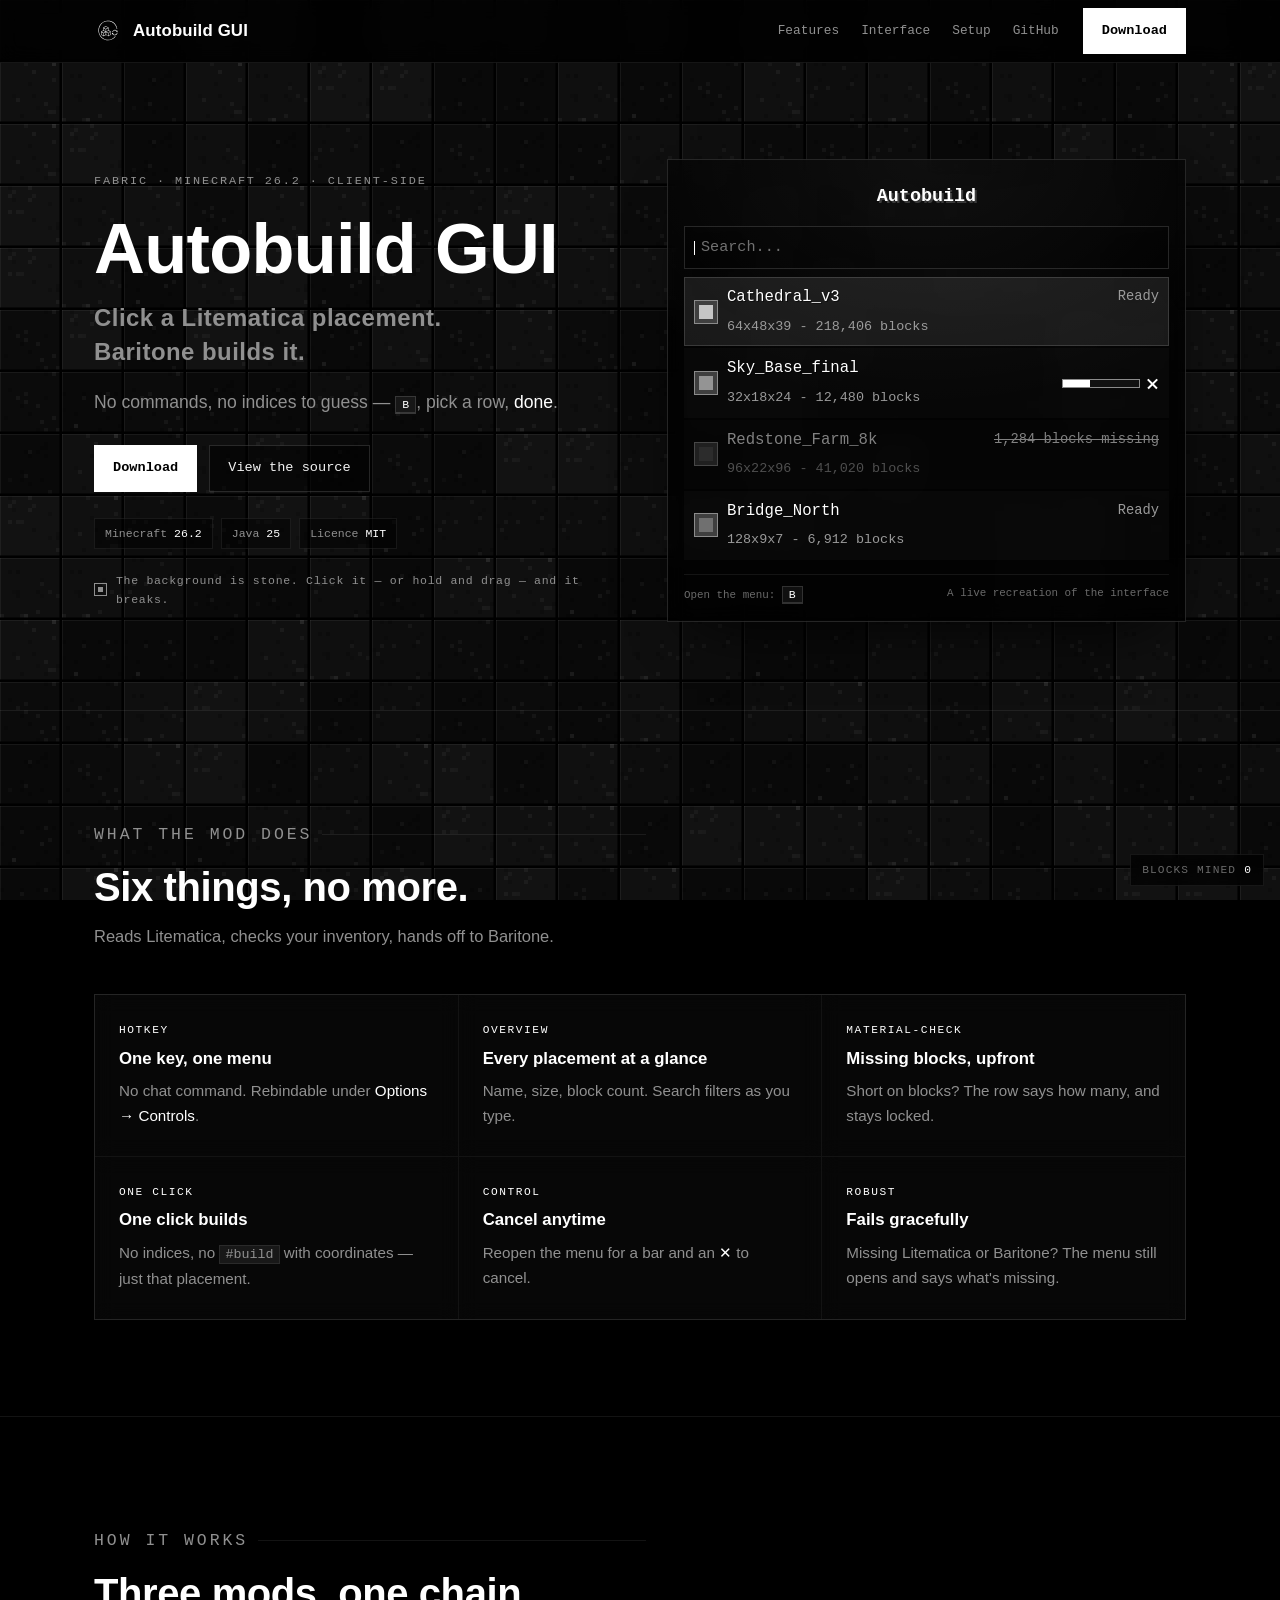
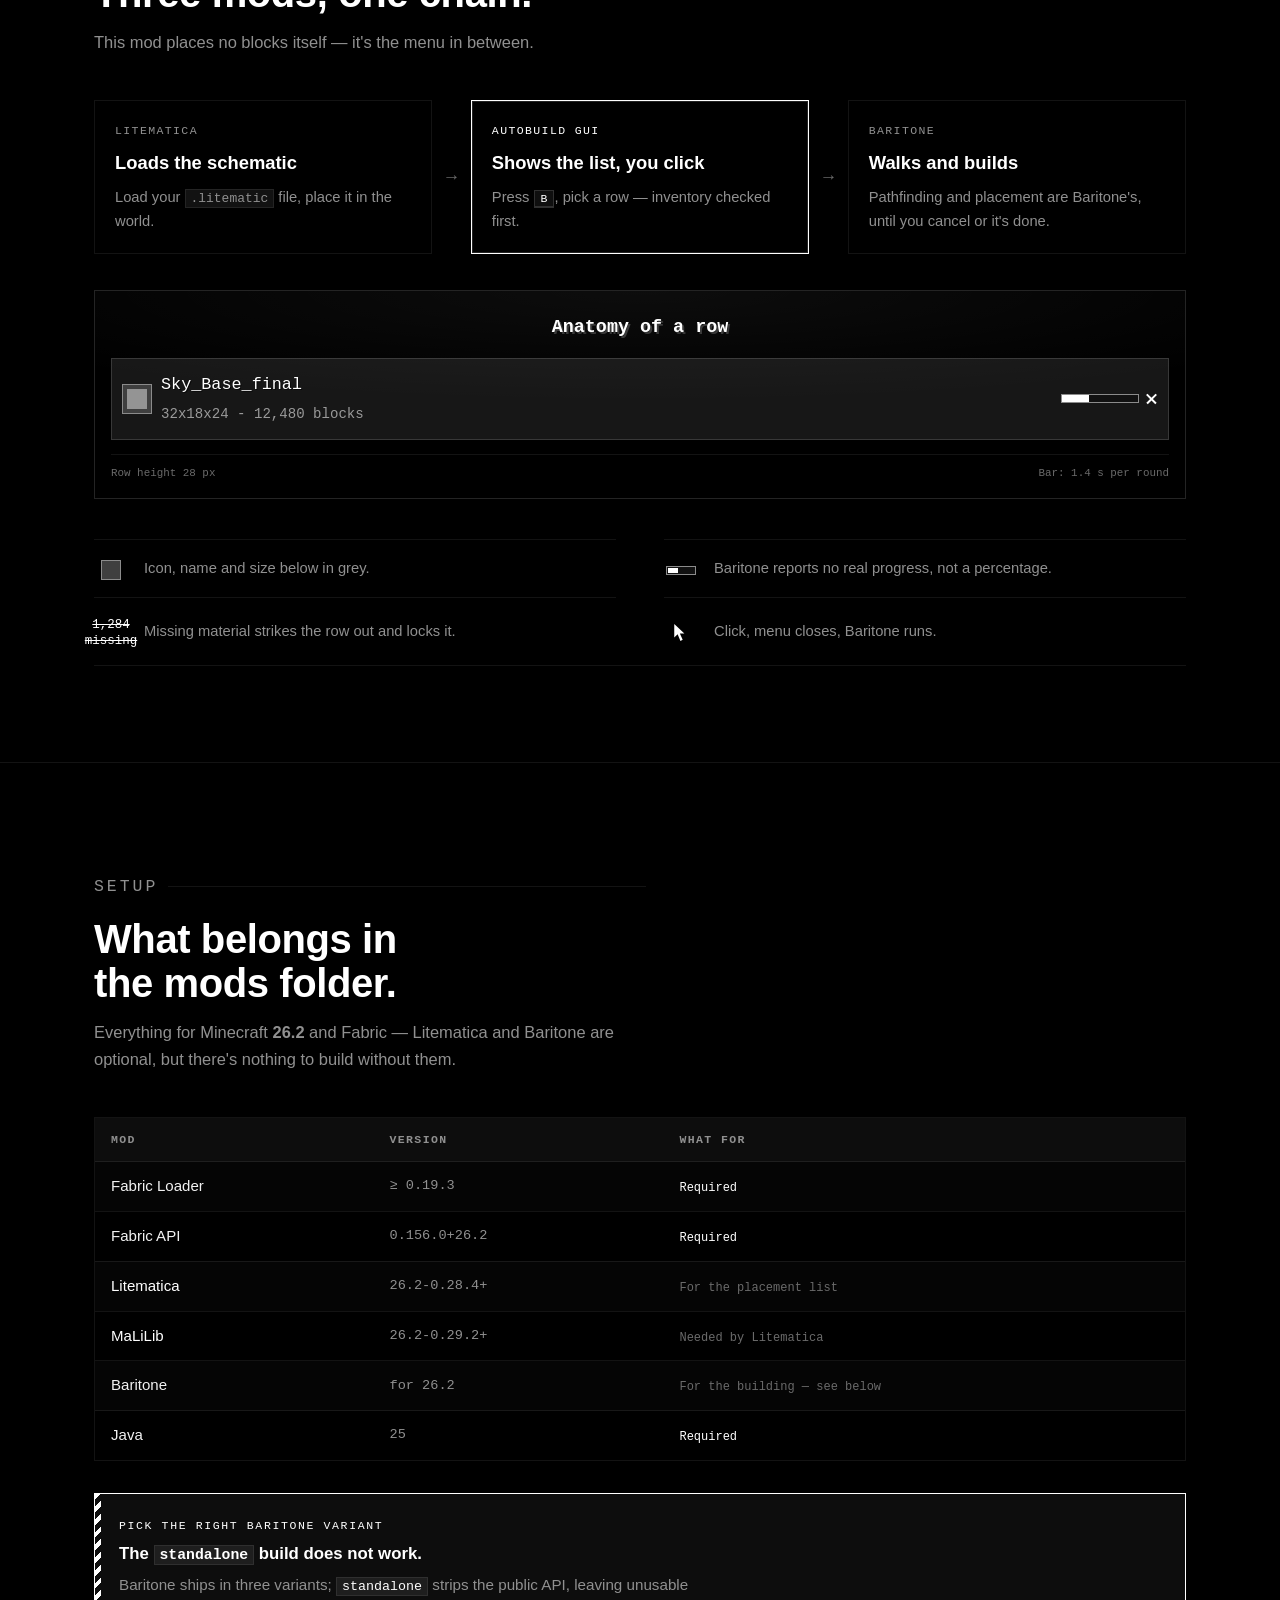
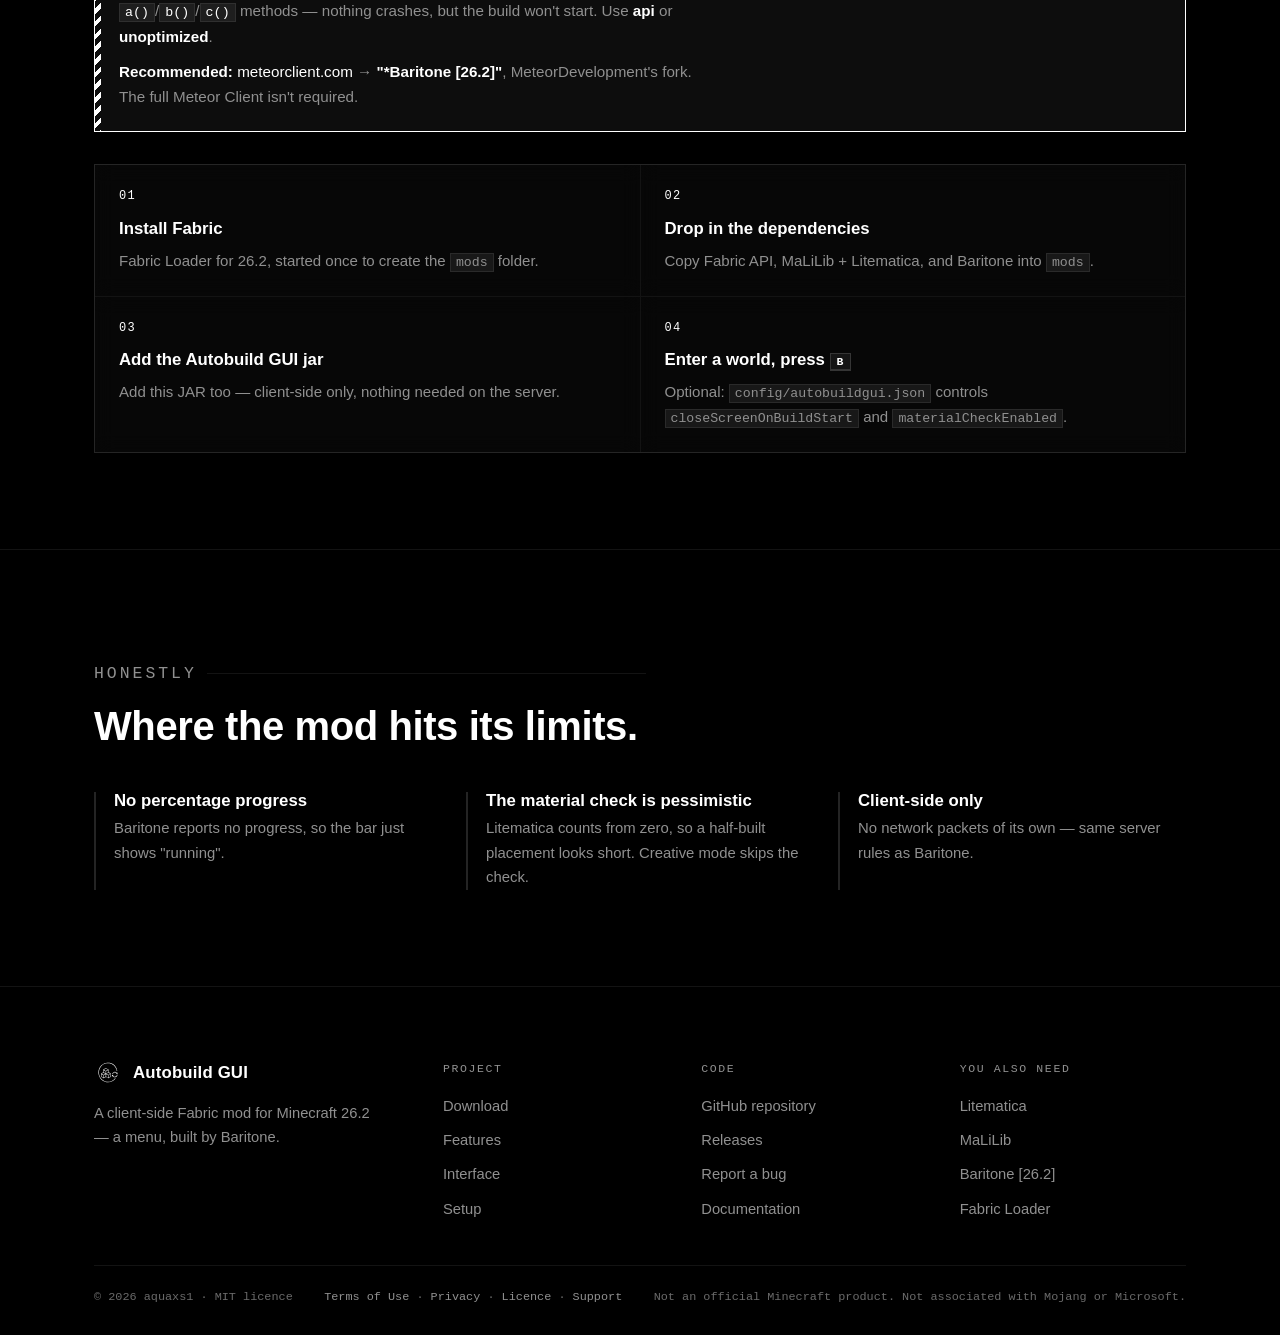
==== commit d510a53c: "Self-host the fonts and add a privacy section to the site Every visit sent the visitor's IP address " ====
--- a/site/index.html
+++ b/site/index.html
@@ -16,9 +16,6 @@
 <meta property="og:image:width" content="1200">
 <meta property="og:image:height" content="630">
 <meta name="twitter:card" content="summary_large_image">
-<link rel="preconnect" href="https://fonts.googleapis.com">
-<link rel="preconnect" href="https://fonts.gstatic.com" crossorigin>
-<link rel="stylesheet" href="https://fonts.googleapis.com/css2?family=IBM+Plex+Mono:wght@400;500;600&family=IBM+Plex+Sans+Condensed:wght@600;700&family=IBM+Plex+Sans:wght@400;500&family=Pixelify+Sans:wght@400;500;700&display=swap">
 <link rel="icon" href="assets/favicon.svg" type="image/svg+xml">
 <link rel="apple-touch-icon" href="assets/apple-touch-icon.png">
 <link rel="stylesheet" href="assets/css/style.css">
@@ -335,7 +332,7 @@
     </div>
     <div class="fbottom">
       <span>© 2026 aquaxs1 · MIT licence</span>
-      <span><a href="terms.html">Terms of Use</a> · <a href="https://github.com/aquaxs1/Autobuild-GUI/blob/main/LICENSE">Licence</a> · <a href="https://github.com/aquaxs1/Autobuild-GUI/issues">Support</a></span>
+      <span><a href="terms.html">Terms of Use</a> · <a href="terms.html#privacy">Privacy</a> · <a href="https://github.com/aquaxs1/Autobuild-GUI/blob/main/LICENSE">Licence</a> · <a href="https://github.com/aquaxs1/Autobuild-GUI/issues">Support</a></span>
       <span>Not an official Minecraft product. Not associated with Mojang or Microsoft.</span>
     </div>
   </div>
--- a/site/assets/css/style.css
+++ b/site/assets/css/style.css
@@ -7,6 +7,27 @@
  * the block field behind them is part of the design, and breaking a block has
  * to be visible even underneath the content.
  * ------------------------------------------------------------------------- */
+
+/* ---- fonts ----------------------------------------------------------------
+ * Served from this site (assets/fonts/), not from Google Fonts, so a visit sends
+ * nothing to Google. Latin and Latin Extended only, taken from the fontsource
+ * packages; all four families are under the SIL Open Font License (OFL-*.txt in
+ * assets/fonts/).
+ * ------------------------------------------------------------------------- */
+@font-face{font-family:"IBM Plex Sans";font-style:normal;font-weight:100 700;font-display:swap;src:url(../fonts/ibm-plex-sans-latin-ext-wght-normal.woff2) format("woff2");unicode-range:U+0100-02BA,U+02BD-02C5,U+02C7-02CC,U+02CE-02D7,U+02DD-02FF,U+0304,U+0308,U+0329,U+1D00-1DBF,U+1E00-1E9F,U+1EF2-1EFF,U+2020,U+20A0-20AB,U+20AD-20C0,U+2113,U+2C60-2C7F,U+A720-A7FF}
+@font-face{font-family:"IBM Plex Sans";font-style:normal;font-weight:100 700;font-display:swap;src:url(../fonts/ibm-plex-sans-latin-wght-normal.woff2) format("woff2");unicode-range:U+0000-00FF,U+0131,U+0152-0153,U+02BB-02BC,U+02C6,U+02DA,U+02DC,U+0304,U+0308,U+0329,U+2000-206F,U+20AC,U+2122,U+2191,U+2193,U+2212,U+2215,U+FEFF,U+FFFD}
+@font-face{font-family:"IBM Plex Sans Condensed";font-style:normal;font-weight:600;font-display:swap;src:url(../fonts/ibm-plex-sans-condensed-latin-ext-600-normal.woff2) format("woff2");unicode-range:U+0100-02BA,U+02BD-02C5,U+02C7-02CC,U+02CE-02D7,U+02DD-02FF,U+0304,U+0308,U+0329,U+1D00-1DBF,U+1E00-1E9F,U+1EF2-1EFF,U+2020,U+20A0-20AB,U+20AD-20C0,U+2113,U+2C60-2C7F,U+A720-A7FF}
+@font-face{font-family:"IBM Plex Sans Condensed";font-style:normal;font-weight:600;font-display:swap;src:url(../fonts/ibm-plex-sans-condensed-latin-600-normal.woff2) format("woff2");unicode-range:U+0000-00FF,U+0131,U+0152-0153,U+02BB-02BC,U+02C6,U+02DA,U+02DC,U+0304,U+0308,U+0329,U+2000-206F,U+20AC,U+2122,U+2191,U+2193,U+2212,U+2215,U+FEFF,U+FFFD}
+@font-face{font-family:"IBM Plex Sans Condensed";font-style:normal;font-weight:700;font-display:swap;src:url(../fonts/ibm-plex-sans-condensed-latin-ext-700-normal.woff2) format("woff2");unicode-range:U+0100-02BA,U+02BD-02C5,U+02C7-02CC,U+02CE-02D7,U+02DD-02FF,U+0304,U+0308,U+0329,U+1D00-1DBF,U+1E00-1E9F,U+1EF2-1EFF,U+2020,U+20A0-20AB,U+20AD-20C0,U+2113,U+2C60-2C7F,U+A720-A7FF}
+@font-face{font-family:"IBM Plex Sans Condensed";font-style:normal;font-weight:700;font-display:swap;src:url(../fonts/ibm-plex-sans-condensed-latin-700-normal.woff2) format("woff2");unicode-range:U+0000-00FF,U+0131,U+0152-0153,U+02BB-02BC,U+02C6,U+02DA,U+02DC,U+0304,U+0308,U+0329,U+2000-206F,U+20AC,U+2122,U+2191,U+2193,U+2212,U+2215,U+FEFF,U+FFFD}
+@font-face{font-family:"IBM Plex Mono";font-style:normal;font-weight:400;font-display:swap;src:url(../fonts/ibm-plex-mono-latin-ext-400-normal.woff2) format("woff2");unicode-range:U+0100-02BA,U+02BD-02C5,U+02C7-02CC,U+02CE-02D7,U+02DD-02FF,U+0304,U+0308,U+0329,U+1D00-1DBF,U+1E00-1E9F,U+1EF2-1EFF,U+2020,U+20A0-20AB,U+20AD-20C0,U+2113,U+2C60-2C7F,U+A720-A7FF}
+@font-face{font-family:"IBM Plex Mono";font-style:normal;font-weight:400;font-display:swap;src:url(../fonts/ibm-plex-mono-latin-400-normal.woff2) format("woff2");unicode-range:U+0000-00FF,U+0131,U+0152-0153,U+02BB-02BC,U+02C6,U+02DA,U+02DC,U+0304,U+0308,U+0329,U+2000-206F,U+20AC,U+2122,U+2191,U+2193,U+2212,U+2215,U+FEFF,U+FFFD}
+@font-face{font-family:"IBM Plex Mono";font-style:normal;font-weight:500;font-display:swap;src:url(../fonts/ibm-plex-mono-latin-ext-500-normal.woff2) format("woff2");unicode-range:U+0100-02BA,U+02BD-02C5,U+02C7-02CC,U+02CE-02D7,U+02DD-02FF,U+0304,U+0308,U+0329,U+1D00-1DBF,U+1E00-1E9F,U+1EF2-1EFF,U+2020,U+20A0-20AB,U+20AD-20C0,U+2113,U+2C60-2C7F,U+A720-A7FF}
+@font-face{font-family:"IBM Plex Mono";font-style:normal;font-weight:500;font-display:swap;src:url(../fonts/ibm-plex-mono-latin-500-normal.woff2) format("woff2");unicode-range:U+0000-00FF,U+0131,U+0152-0153,U+02BB-02BC,U+02C6,U+02DA,U+02DC,U+0304,U+0308,U+0329,U+2000-206F,U+20AC,U+2122,U+2191,U+2193,U+2212,U+2215,U+FEFF,U+FFFD}
+@font-face{font-family:"IBM Plex Mono";font-style:normal;font-weight:600;font-display:swap;src:url(../fonts/ibm-plex-mono-latin-ext-600-normal.woff2) format("woff2");unicode-range:U+0100-02BA,U+02BD-02C5,U+02C7-02CC,U+02CE-02D7,U+02DD-02FF,U+0304,U+0308,U+0329,U+1D00-1DBF,U+1E00-1E9F,U+1EF2-1EFF,U+2020,U+20A0-20AB,U+20AD-20C0,U+2113,U+2C60-2C7F,U+A720-A7FF}
+@font-face{font-family:"IBM Plex Mono";font-style:normal;font-weight:600;font-display:swap;src:url(../fonts/ibm-plex-mono-latin-600-normal.woff2) format("woff2");unicode-range:U+0000-00FF,U+0131,U+0152-0153,U+02BB-02BC,U+02C6,U+02DA,U+02DC,U+0304,U+0308,U+0329,U+2000-206F,U+20AC,U+2122,U+2191,U+2193,U+2212,U+2215,U+FEFF,U+FFFD}
+@font-face{font-family:"Pixelify Sans";font-style:normal;font-weight:400 700;font-display:swap;src:url(../fonts/pixelify-sans-latin-ext-wght-normal.woff2) format("woff2");unicode-range:U+0100-02BA,U+02BD-02C5,U+02C7-02CC,U+02CE-02D7,U+02DD-02FF,U+0304,U+0308,U+0329,U+1D00-1DBF,U+1E00-1E9F,U+1EF2-1EFF,U+2020,U+20A0-20AB,U+20AD-20C0,U+2113,U+2C60-2C7F,U+A720-A7FF}
+@font-face{font-family:"Pixelify Sans";font-style:normal;font-weight:400 700;font-display:swap;src:url(../fonts/pixelify-sans-latin-wght-normal.woff2) format("woff2");unicode-range:U+0000-00FF,U+0131,U+0152-0153,U+02BB-02BC,U+02C6,U+02DA,U+02DC,U+0304,U+0308,U+0329,U+2000-206F,U+20AC,U+2122,U+2191,U+2193,U+2212,U+2215,U+FEFF,U+FFFD}
 
 :root{
   color-scheme: dark;
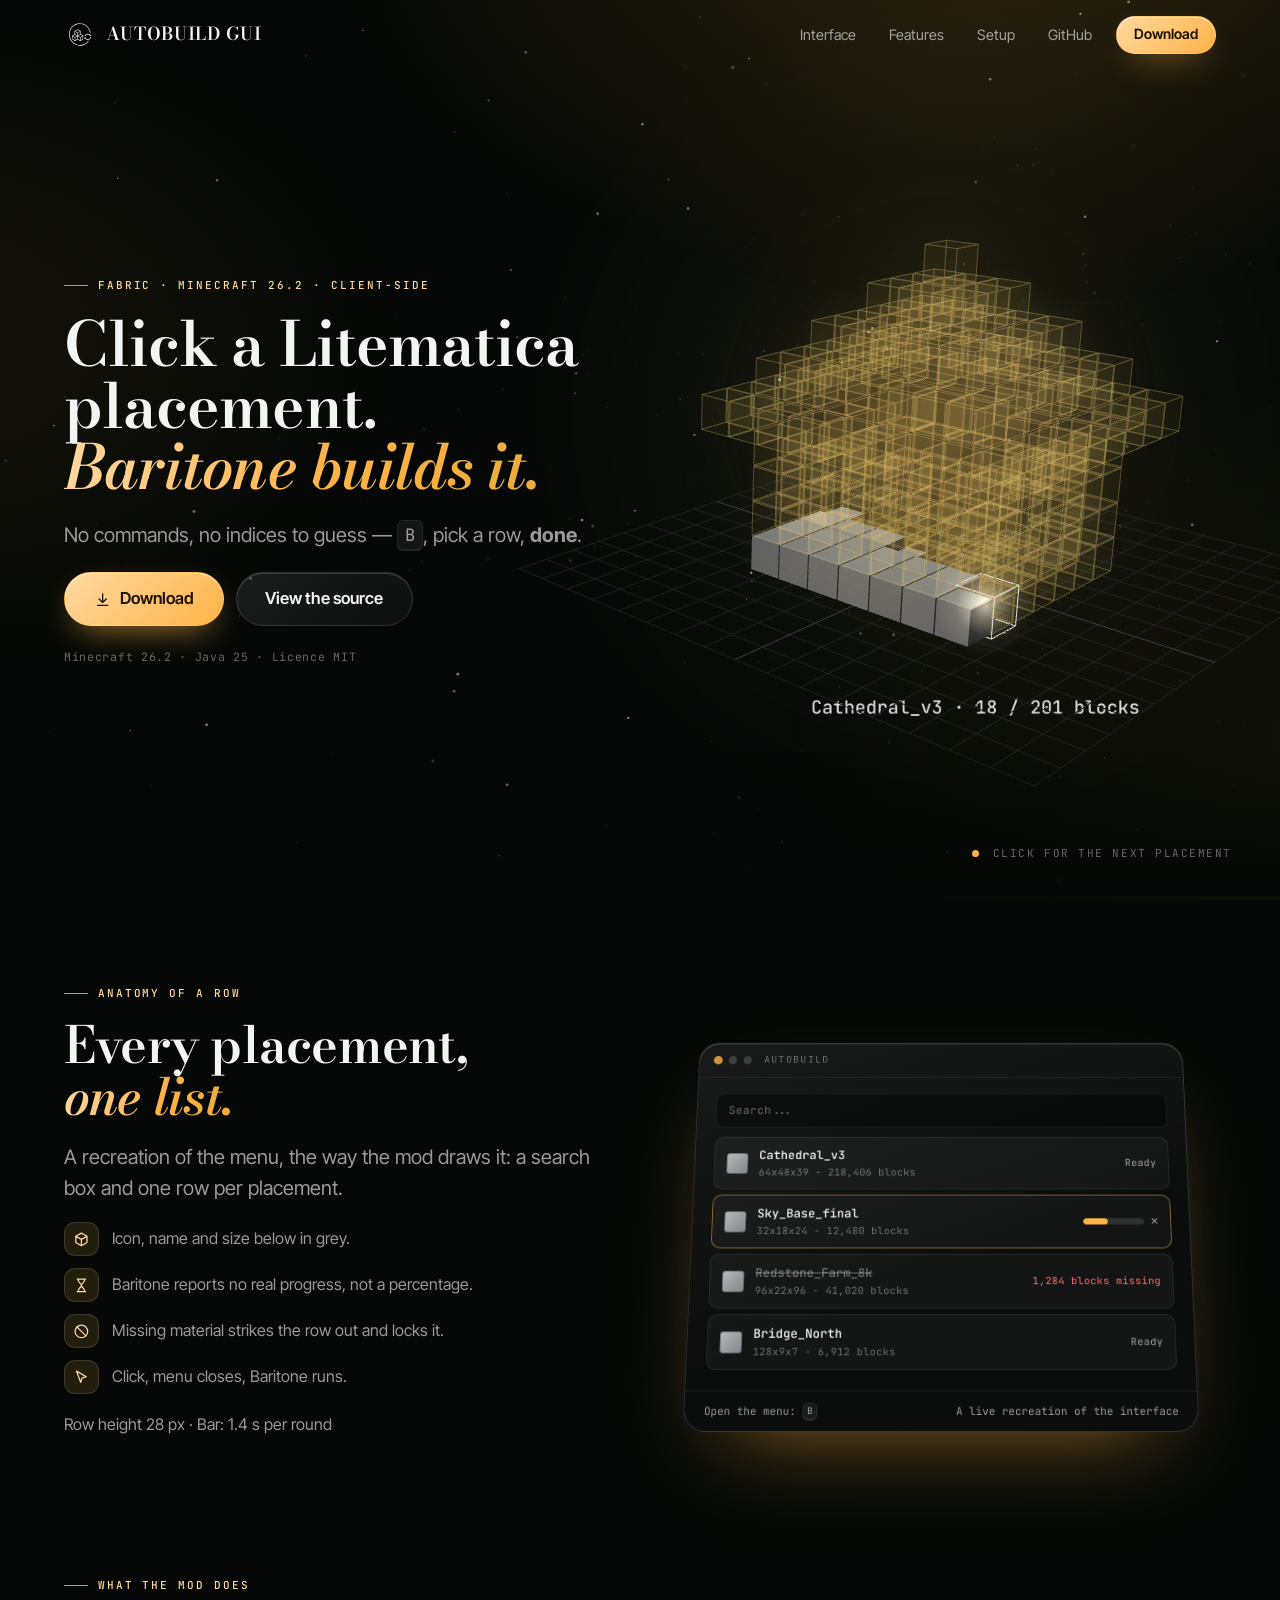
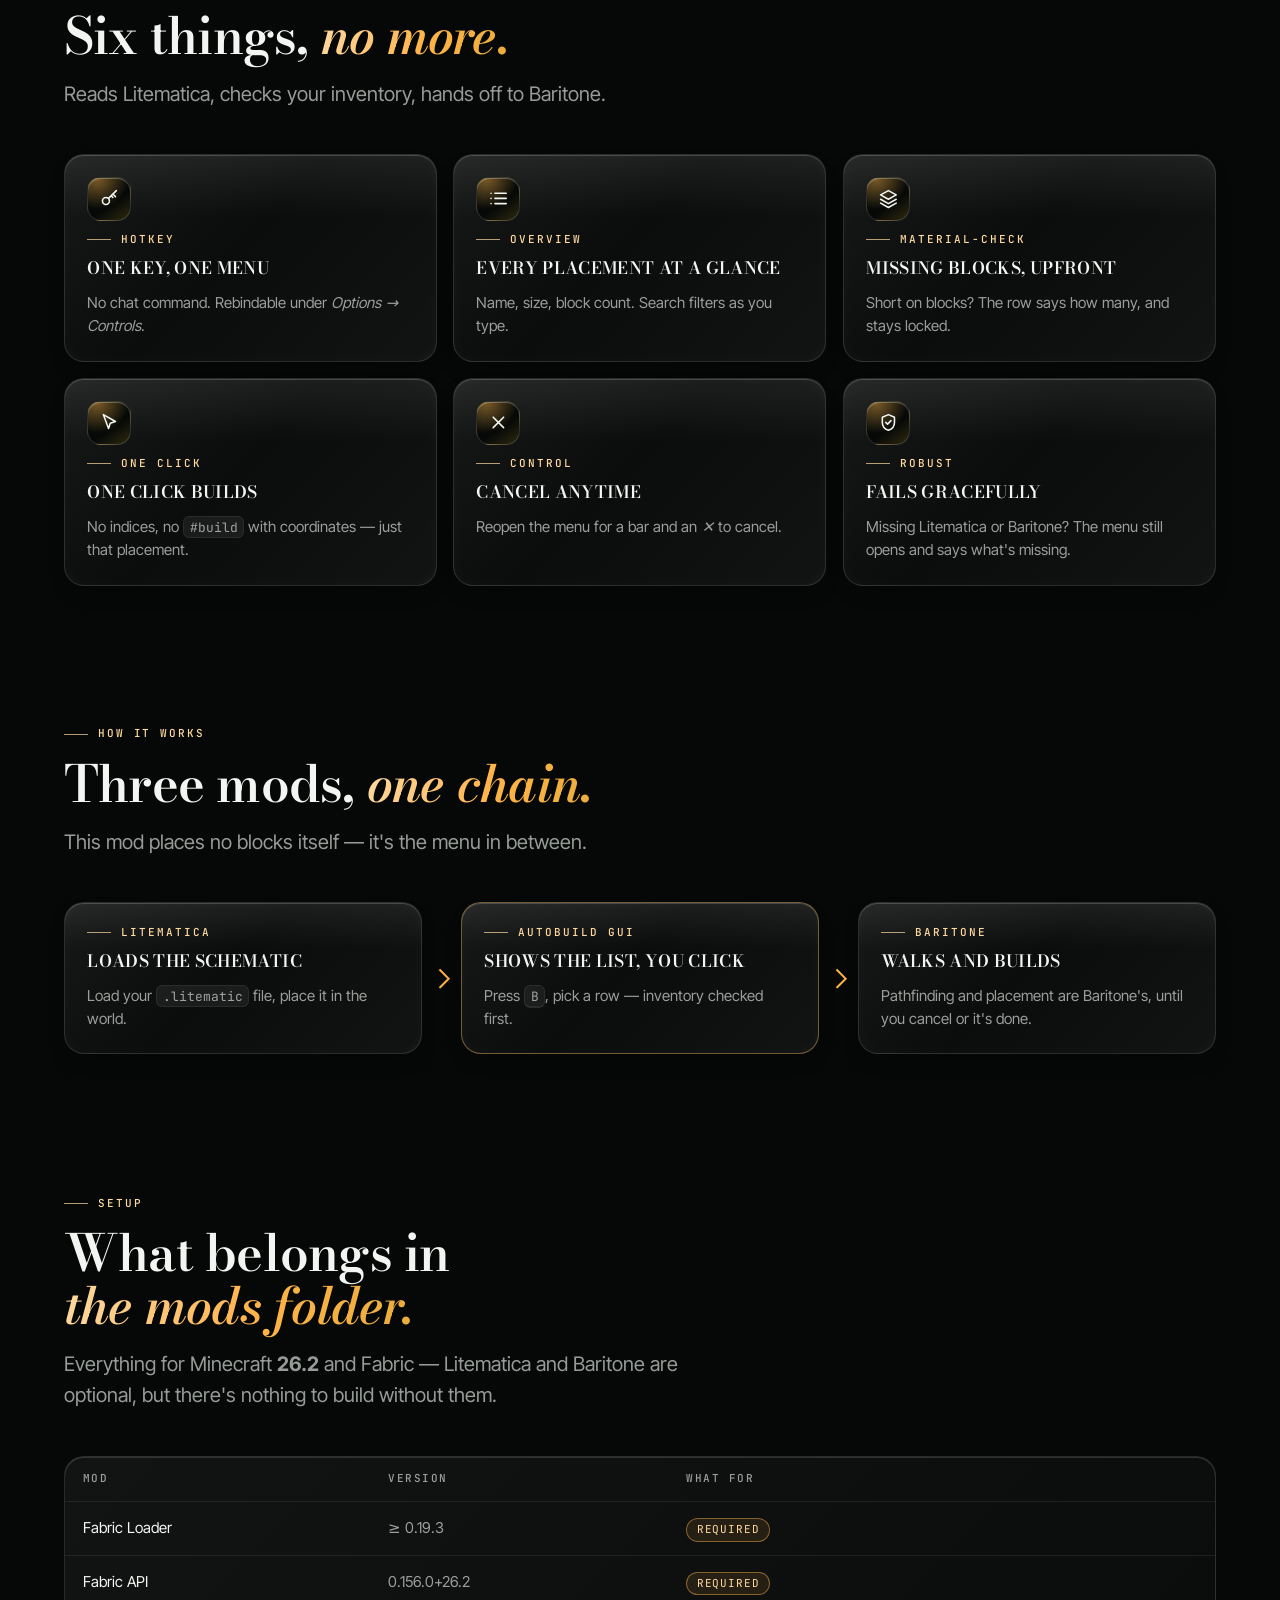
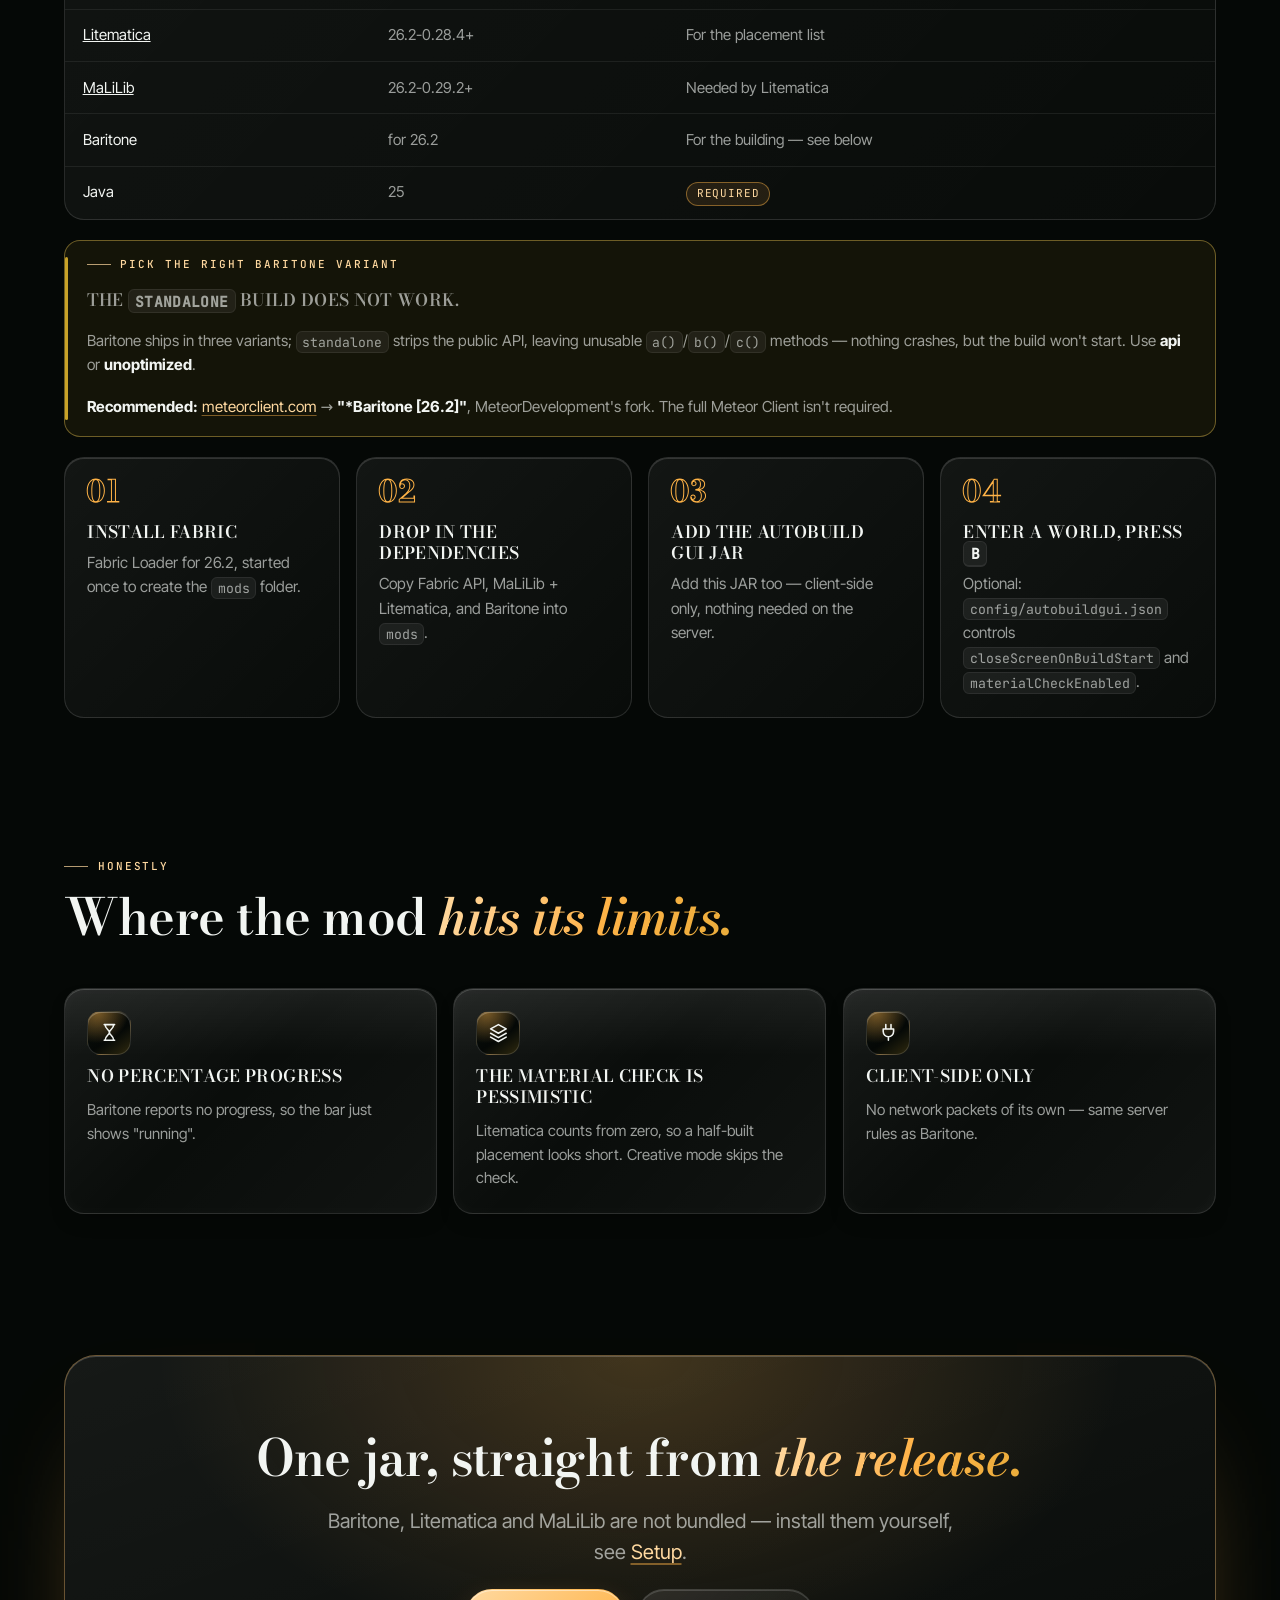
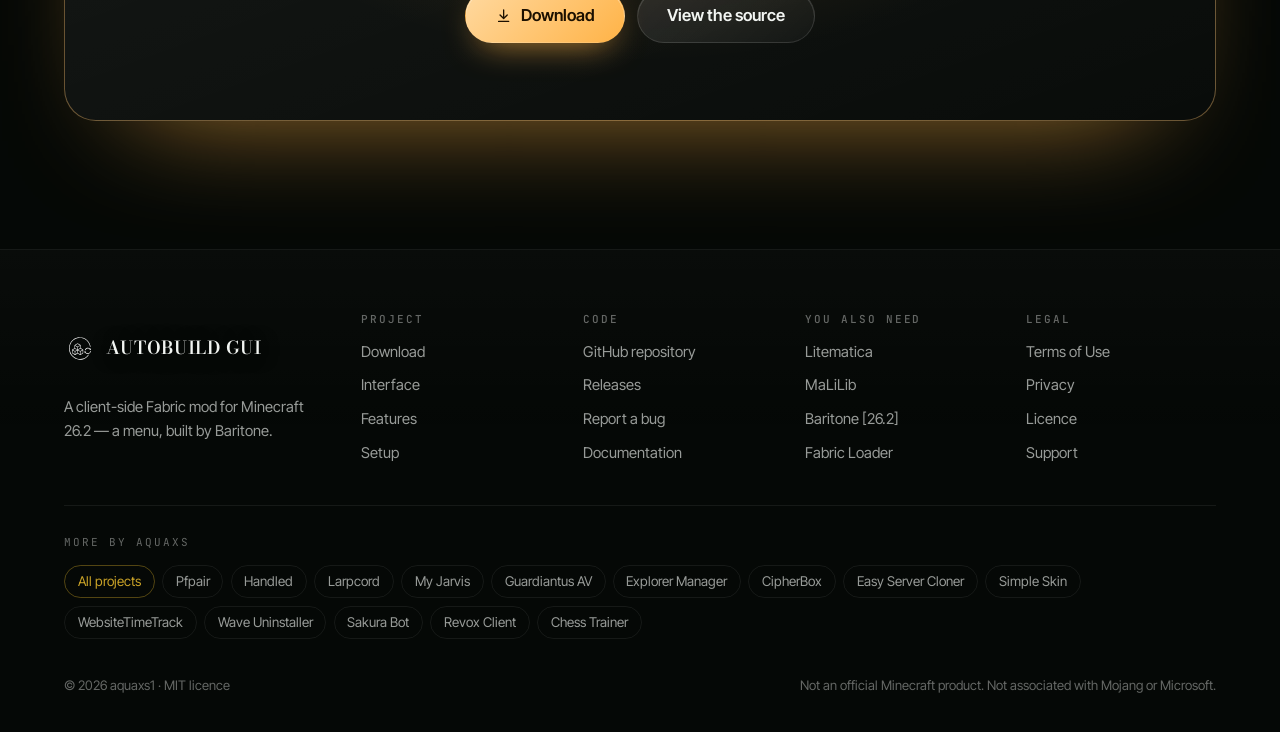
==== commit 174f9cda: "Rebuild the website in the shared AquAxs look with a 3D build scene The project page now uses the ki" ====
--- a/site/index.html
+++ b/site/index.html
@@ -1,342 +1,390 @@
-<!doctype html>
+<!DOCTYPE html>
 <html lang="en">
 <head>
-<meta charset="utf-8">
-<meta name="viewport" content="width=device-width, initial-scale=1">
-<meta name="color-scheme" content="dark">
-<meta name="theme-color" content="#000000">
-<title>Autobuild GUI</title>
-<meta name="description" content="A client-side Fabric mod for Minecraft 26.2: press the hotkey, click a Litematica placement, Baritone builds it. Download as a .jar.">
-<link rel="canonical" href="https://aquaxs1.github.io/Autobuild-GUI/">
-<meta property="og:title" content="Autobuild GUI">
-<meta property="og:description" content="One hotkey, one list, one click — and Baritone builds the Litematica schematic you picked.">
-<meta property="og:type" content="website">
-<meta property="og:url" content="https://aquaxs1.github.io/Autobuild-GUI/">
-<meta property="og:image" content="https://aquaxs1.github.io/Autobuild-GUI/assets/og.png">
-<meta property="og:image:width" content="1200">
-<meta property="og:image:height" content="630">
-<meta name="twitter:card" content="summary_large_image">
-<link rel="icon" href="assets/favicon.svg" type="image/svg+xml">
-<link rel="apple-touch-icon" href="assets/apple-touch-icon.png">
-<link rel="stylesheet" href="assets/css/style.css">
-<script src="assets/js/blockfield.js" defer></script>
+  <meta charset="utf-8">
+  <meta name="viewport" content="width=device-width, initial-scale=1">
+  <title>Autobuild GUI — click a Litematica placement, Baritone builds it</title>
+  <meta name="description" content="A client-side Fabric mod for Minecraft 26.2: press the hotkey, click a Litematica placement, Baritone builds it. Download as a .jar.">
+  <link rel="canonical" href="https://autobuild-gui.vercel.app/">
+  <meta name="theme-color" content="#050806">
+  <meta name="color-scheme" content="dark">
+  <meta property="og:type" content="website">
+  <meta property="og:site_name" content="Autobuild GUI">
+  <meta property="og:title" content="Autobuild GUI — click a Litematica placement, Baritone builds it">
+  <meta property="og:description" content="A client-side Fabric mod for Minecraft 26.2: press the hotkey, click a Litematica placement, Baritone builds it. Download as a .jar.">
+  <meta property="og:url" content="https://autobuild-gui.vercel.app/">
+  <meta property="og:image" content="https://autobuild-gui.vercel.app/assets/og.png">
+  <meta property="og:image:width" content="1200">
+  <meta property="og:image:height" content="630">
+  <meta name="twitter:card" content="summary_large_image">
+  <link rel="icon" href="assets/favicon.svg" type="image/svg+xml">
+  <link rel="apple-touch-icon" href="assets/apple-touch-icon.png">
+  <link rel="preload" href="assets/aqx/fonts/bodoni-moda-latin-600-normal.woff2" as="font" type="font/woff2" crossorigin>
+  <link rel="preload" href="assets/aqx/fonts/inter-tight-latin-wght-normal.woff2" as="font" type="font/woff2" crossorigin>
+  <link rel="stylesheet" href="assets/aqx/aqx.css">
+  <link rel="stylesheet" href="assets/site.css">
+  <script src="assets/aqx/boot.js"></script>
+  <script type="module" src="assets/aqx/aqx.js"></script>
+  <script type="application/ld+json">{"@context": "https://schema.org", "@type": "SoftwareApplication", "name": "Autobuild GUI", "description": "A client-side Fabric mod for Minecraft 26.2: press the hotkey, click a Litematica placement, Baritone builds it. Download as a .jar.", "url": "https://autobuild-gui.vercel.app/", "applicationCategory": "GameApplication", "operatingSystem": "Windows, macOS, Linux", "offers": {"@type": "Offer", "price": "0", "priceCurrency": "USD"}, "author": {"@type": "Person", "name": "AquAxs", "url": "https://aqua.is-a.dev/"}, "image": "https://autobuild-gui.vercel.app/assets/og.png", "license": "https://opensource.org/licenses/MIT", "sameAs": ["https://github.com/aquaxs1/Autobuild-GUI"]}</script>
 </head>
 <body>
-<canvas id="blockfield" aria-hidden="true"></canvas>
-<a class="skip" href="#main">Skip to content</a>
-
-<header class="topbar">
-  <div class="wrap">
-    <a class="brand" href="#top"><img class="mark" src="assets/logo.svg" alt="" width="28" height="28">Autobuild GUI</a>
-    <nav class="topnav">
-      <a href="#features">Features</a>
-      <a href="#interface">Interface</a>
-      <a href="#setup">Setup</a>
-      <a href="https://github.com/aquaxs1/Autobuild-GUI">GitHub</a>
-    </nav>
-    <a class="btn btn-primary" href="download.html">Download</a>
-  </div>
-</header>
-
-<main id="main">
-<div id="top"></div>
-
-<!-- ============ HERO ============ -->
-<div class="hero">
-  <div class="wrap hero-grid">
-    <div>
-      <p class="tagline">Fabric · Minecraft 26.2 · Client-side</p>
-      <h1>Autobuild&nbsp;GUI
-        <span class="thin">Click a Litematica placement. Baritone builds it.</span>
-      </h1>
-      <p class="lede">No commands, no indices to guess — <kbd>B</kbd>, pick a row, <strong>done</strong>.</p>
-      <div class="cta-row">
-        <a class="btn btn-primary" href="download.html">Download</a>
-        <a class="btn" href="https://github.com/aquaxs1/Autobuild-GUI">View the source</a>
-      </div>
-      <div class="specs">
-        <span class="chip">Minecraft <b>26.2</b></span>
-        <span class="chip">Java <b>25</b></span>
-        <span class="chip">Licence <b>MIT</b></span>
-      </div>
-      <p class="hint"><span class="pick" aria-hidden="true"></span>The background is stone. Click it — or hold and drag — and it breaks.</p>
-    </div>
-
-    <!-- A recreation of the menu, the way the mod draws it -->
-    <div class="screen" role="img" aria-label="A recreation of the Autobuild menu: a search box and four placement rows. Cathedral_v3 is ready, Sky_Base_final is being built and shows a running bar with a cancel cross, Redstone_Farm_8k is locked because 1284 blocks are missing, Bridge_North is ready.">
-      <p class="screen-title">Autobuild</p>
-      <div class="mc-input"><span class="caret"></span>Search...</div>
-      <div class="rows">
-        <div class="row hover">
-          <span class="icon" style="color:#D4D4D4"><i></i></span>
-          <span class="meta">
-            <span class="name">Cathedral_v3</span>
-            <span class="sub">64x48x39 - 218,406 blocks</span>
-          </span>
-          <span class="status">Ready</span>
-        </div>
-        <div class="row">
-          <span class="icon" style="color:#9E9E9E"><i></i></span>
-          <span class="meta">
-            <span class="name">Sky_Base_final</span>
-            <span class="sub">32x18x24 - 12,480 blocks</span>
-          </span>
-          <span class="running"><span class="bar"><span></span></span><span class="x"></span></span>
-        </div>
-        <div class="row blocked">
-          <span class="icon" style="color:#5A5A5A"><i></i></span>
-          <span class="meta">
-            <span class="name">Redstone_Farm_8k</span>
-            <span class="sub">96x22x96 - 41,020 blocks</span>
-          </span>
-          <span class="status miss">1,284 blocks missing</span>
-        </div>
-        <div class="row">
-          <span class="icon" style="color:#767676"><i></i></span>
-          <span class="meta">
-            <span class="name">Bridge_North</span>
-            <span class="sub">128x9x7 - 6,912 blocks</span>
-          </span>
-          <span class="status">Ready</span>
-        </div>
-      </div>
-      <div class="screen-foot">
-        <span>Open the menu: <kbd>B</kbd></span>
-        <span>A live recreation of the interface</span>
-      </div>
-    </div>
-  </div>
-</div>
-
-<!-- ============ FEATURES ============ -->
-<section id="features">
-  <div class="wrap">
-    <div class="sec-head">
-      <p class="eyebrow">What the mod does</p>
-      <h2>Six things, no more.</h2>
-      <p>Reads Litematica, checks your inventory, hands off to Baritone.</p>
-    </div>
-
-    <div class="features">
-      <div class="feature">
-        <span class="tag">Hotkey</span>
-        <h3>One key, one menu</h3>
-        <p>No chat command. Rebindable under <em>Options → Controls</em>.</p>
-      </div>
-      <div class="feature">
-        <span class="tag">Overview</span>
-        <h3>Every placement at a glance</h3>
-        <p>Name, size, block count. Search filters as you type.</p>
-      </div>
-      <div class="feature">
-        <span class="tag">Material-Check</span>
-        <h3>Missing blocks, upfront</h3>
-        <p>Short on blocks? The row says how many, and stays locked.</p>
-      </div>
-      <div class="feature">
-        <span class="tag">One click</span>
-        <h3>One click builds</h3>
-        <p>No indices, no <code>#build</code> with coordinates — just that placement.</p>
-      </div>
-      <div class="feature">
-        <span class="tag">Control</span>
-        <h3>Cancel anytime</h3>
-        <p>Reopen the menu for a bar and an <em>✕</em> to cancel.</p>
-      </div>
-      <div class="feature">
-        <span class="tag">Robust</span>
-        <h3>Fails gracefully</h3>
-        <p>Missing Litematica or Baritone? The menu still opens and says what's missing.</p>
-      </div>
-    </div>
-  </div>
-</section>
-
-<!-- ============ INTERFACE ============ -->
-<section id="interface">
-  <div class="wrap">
-    <div class="sec-head">
-      <p class="eyebrow">How it works</p>
-      <h2>Three mods, one chain.</h2>
-      <p>This mod places no blocks itself — it's the menu in between.</p>
-    </div>
-
-    <div class="pipe">
-      <div class="step">
-        <p class="who">Litematica</p>
-        <b>Loads the schematic</b>
-        <p>Load your <code>.litematic</code> file, place it in the world.</p>
-      </div>
-      <div class="arrow" aria-hidden="true">→</div>
-      <div class="step self">
-        <p class="who">Autobuild GUI</p>
-        <b>Shows the list, you click</b>
-        <p>Press <kbd>B</kbd>, pick a row — inventory checked first.</p>
-      </div>
-      <div class="arrow" aria-hidden="true">→</div>
-      <div class="step">
-        <p class="who">Baritone</p>
-        <b>Walks and builds</b>
-        <p>Pathfinding and placement are Baritone's, until you cancel or it's done.</p>
-      </div>
-    </div>
-
-    <div class="anatomy">
-      <div class="screen">
-        <p class="screen-title">Anatomy of a row</p>
-        <div class="rows">
-          <div class="row hover" style="padding:12px 10px">
-            <span class="icon" style="color:#9E9E9E;width:30px;height:30px"><i></i></span>
-            <span class="meta">
-              <span class="name" style="font-size:1.05rem">Sky_Base_final</span>
-              <span class="sub" style="font-size:.88rem">32x18x24 - 12,480 blocks</span>
-            </span>
-            <span class="running"><span class="bar"><span></span></span><span class="x"></span></span>
-          </div>
-        </div>
-        <div class="screen-foot"><span>Row height 28&nbsp;px</span><span>Bar: 1.4&nbsp;s per round</span></div>
-      </div>
-
-      <ul class="legend">
-        <li>
-          <span class="swatch"><span class="sw-icon"></span></span>
-          <div>
-            <p>Icon, name and size below in grey.</p>
-          </div>
-        </li>
-        <li>
-          <span class="swatch"><span class="sw-bar"></span></span>
-          <div>
-            <p>Baritone reports no real progress, not a percentage.</p>
-          </div>
-        </li>
-        <li>
-          <span class="swatch"><span class="sw-text">1,284<br>missing</span></span>
-          <div>
-            <p>Missing material strikes the row out and locks it.</p>
-          </div>
-        </li>
-        <li>
-          <span class="swatch"><svg class="sw-cursor" viewBox="0 0 12 16" aria-hidden="true"><path d="M0 0 L0 12 L3 9 L5.5 15 L7.5 14 L5 8.5 L9 8.5 Z"/></svg></span>
-          <div>
-            <p>Click, menu closes, Baritone runs.</p>
-          </div>
-        </li>
+  <a class="skip" href="#main">Skip to content</a>
+  <canvas class="aqx-sky" aria-hidden="true"></canvas>
+  <div class="aqx-aura" aria-hidden="true"></div>
+  <div class="aqx-progress" aria-hidden="true"></div>
+
+  <header class="nav" data-stuck="false" data-open="false">
+    <div class="nav-inner">
+      <a class="brand" href="./" aria-label="Autobuild GUI home"><img src="assets/logo.svg" alt="" width="32" height="32"><span>Autobuild GUI</span></a>
+      <button class="nav-toggle" type="button" aria-label="Menu" aria-expanded="false" aria-controls="nav-links"><span></span></button>
+      <ul class="nav-links" id="nav-links">
+        <li><a href="./#interface">Interface</a></li>
+        <li><a href="./#features">Features</a></li>
+        <li><a href="./#setup">Setup</a></li>
+        <li><a href="https://github.com/aquaxs1/Autobuild-GUI" rel="noopener">GitHub</a></li>
+        <li><a class="btn btn-primary btn-sm" href="download">Download</a></li>
       </ul>
     </div>
-  </div>
-</section>
-
-<!-- ============ SETUP ============ -->
-<section id="setup">
-  <div class="wrap">
-    <div class="sec-head">
-      <p class="eyebrow">Setup</p>
-      <h2>What belongs in the mods folder.</h2>
-      <p>Everything for Minecraft <strong>26.2</strong> and Fabric — Litematica and Baritone are optional, but there's nothing to build without them.</p>
+  </header>
+
+  <main id="main">
+    <section class="hero">
+      <div class="stage" data-scene="assets/scene.js" data-mode="hero" aria-hidden="true"><canvas></canvas></div>
+      <div class="hero-inner">
+        <div class="hero-copy">
+          <span class="eyebrow">Fabric · Minecraft 26.2 · Client-side</span>
+          <h1>Click a Litematica placement. <em>Baritone builds it.</em></h1>
+          <p class="lead">No commands, no indices to guess — <kbd>B</kbd>, pick a row, <strong>done</strong>.</p>
+          <div class="btn-row">
+            <a class="btn btn-primary btn-lg" href="download"><svg viewBox="0 0 24 24" fill="none" stroke="currentColor" stroke-width="1.8" stroke-linecap="round" stroke-linejoin="round" aria-hidden="true"><path d="M12 4v11M7 11l5 5 5-5M5 20h14"/></svg>Download</a>
+            <a class="btn btn-lg" href="https://github.com/aquaxs1/Autobuild-GUI" rel="noopener">View the source</a>
+          </div>
+          <p class="hero-note">Minecraft 26.2 · Java 25 · Licence MIT</p>
+        </div>
+      </div>
+      <span class="hero-hint">Click for the next placement</span>
+    </section>
+
+    <section class="sec" id="interface">
+      <div class="wrap">
+        <div class="split">
+          <div class="stack reveal">
+            <span class="eyebrow">Anatomy of a row</span>
+            <h2>Every placement, <em>one list.</em></h2>
+            <p class="lead">A recreation of the menu, the way the mod draws it: a search box and one row per placement.</p>
+            <ul class="points">
+              <li><svg viewBox="0 0 24 24" fill="none" stroke="currentColor" stroke-width="1.8" stroke-linecap="round" stroke-linejoin="round" aria-hidden="true"><path d="m12 3 8 4.500v9L12 21l-8-4.500v-9zM4 7.500l8 4.500 8-4.500M12 12v9"/></svg><span>Icon, name and size below in grey.</span></li>
+              <li><svg viewBox="0 0 24 24" fill="none" stroke="currentColor" stroke-width="1.8" stroke-linecap="round" stroke-linejoin="round" aria-hidden="true"><path d="M6 3h12M6 21h12M7 3c0 5 5 6 5 9s-5 4-5 9M17 3c0 5-5 6-5 9s5 4 5 9"/></svg><span>Baritone reports no real progress, not a percentage.</span></li>
+              <li><svg viewBox="0 0 24 24" fill="none" stroke="currentColor" stroke-width="1.8" stroke-linecap="round" stroke-linejoin="round" aria-hidden="true"><circle cx="12" cy="12" r="9"/><path d="m5.600 5.600 12.800 12.800"/></svg><span>Missing material strikes the row out and locks it.</span></li>
+              <li><svg viewBox="0 0 24 24" fill="none" stroke="currentColor" stroke-width="1.8" stroke-linecap="round" stroke-linejoin="round" aria-hidden="true"><path d="m5 3 14 8-6 2-2 6z"/></svg><span>Click, menu closes, Baritone runs.</span></li>
+            </ul>
+            <p class="muted">Row height 28&nbsp;px · Bar: 1.4&nbsp;s per round</p>
+          </div>
+          <div class="showcase reveal">
+            <div class="panel" role="img" aria-label="A recreation of the Autobuild menu: a search box and four placement rows. Cathedral_v3 is ready, Sky_Base_final is being built and shows a running bar with a cancel cross, Redstone_Farm_8k is locked because 1284 blocks are missing, Bridge_North is ready.">
+              <div class="panel-bar"><i></i><i></i><i></i><span>Autobuild</span></div>
+              <div class="panel-body">
+                <div class="menu-search">Search...</div>
+                <div class="menu-rows">
+                  <div class="menu-row">
+                    <i></i>
+                    <span class="menu-name"><b>Cathedral_v3</b><small>64x48x39 - 218,406 blocks</small></span>
+                    <span class="menu-state">Ready</span>
+                  </div>
+                  <div class="menu-row" data-state="running">
+                    <i></i>
+                    <span class="menu-name"><b>Sky_Base_final</b><small>32x18x24 - 12,480 blocks</small></span>
+                    <span class="menu-state"><span class="menu-bar"></span> ✕</span>
+                  </div>
+                  <div class="menu-row" data-state="locked">
+                    <i></i>
+                    <span class="menu-name"><b>Redstone_Farm_8k</b><small>96x22x96 - 41,020 blocks</small></span>
+                    <span class="menu-state">1,284 blocks missing</span>
+                  </div>
+                  <div class="menu-row">
+                    <i></i>
+                    <span class="menu-name"><b>Bridge_North</b><small>128x9x7 - 6,912 blocks</small></span>
+                    <span class="menu-state">Ready</span>
+                  </div>
+                </div>
+              </div>
+              <div class="panel-foot">
+                <span>Open the menu: <kbd>B</kbd></span>
+                <span>A live recreation of the interface</span>
+              </div>
+            </div>
+          </div>
+        </div>
+      </div>
+    </section>
+
+    <section class="sec" id="features">
+      <div class="wrap">
+        <div class="sec-head reveal">
+          <span class="eyebrow">What the mod does</span>
+          <h2>Six things, <em>no more.</em></h2>
+          <p class="lead">Reads Litematica, checks your inventory, hands off to Baritone.</p>
+        </div>
+        <div class="cards" data-cols="3">
+          <article class="card reveal">
+            <span class="icon"><svg viewBox="0 0 24 24" fill="none" stroke="currentColor" stroke-width="1.8" stroke-linecap="round" stroke-linejoin="round" aria-hidden="true"><circle cx="8" cy="15" r="4"/><path d="M11 12 20 3M16 7l3 3M14 9l2 2"/></svg></span>
+            <span class="eyebrow">Hotkey</span>
+            <h3>One key, one menu</h3>
+            <p>No chat command. Rebindable under <em>Options → Controls</em>.</p>
+          </article>
+          <article class="card reveal">
+            <span class="icon"><svg viewBox="0 0 24 24" fill="none" stroke="currentColor" stroke-width="1.8" stroke-linecap="round" stroke-linejoin="round" aria-hidden="true"><path d="M8 6h13M8 12h13M8 18h13M3.500 6h.010M3.500 12h.010M3.500 18h.010"/></svg></span>
+            <span class="eyebrow">Overview</span>
+            <h3>Every placement at a glance</h3>
+            <p>Name, size, block count. Search filters as you type.</p>
+          </article>
+          <article class="card reveal">
+            <span class="icon"><svg viewBox="0 0 24 24" fill="none" stroke="currentColor" stroke-width="1.8" stroke-linecap="round" stroke-linejoin="round" aria-hidden="true"><path d="m12 3 9 5-9 5-9-5zM3 13l9 5 9-5M3 17.5l9 5 9-5"/></svg></span>
+            <span class="eyebrow">Material-Check</span>
+            <h3>Missing blocks, upfront</h3>
+            <p>Short on blocks? The row says how many, and stays locked.</p>
+          </article>
+          <article class="card reveal">
+            <span class="icon"><svg viewBox="0 0 24 24" fill="none" stroke="currentColor" stroke-width="1.8" stroke-linecap="round" stroke-linejoin="round" aria-hidden="true"><path d="m5 3 14 8-6 2-2 6z"/></svg></span>
+            <span class="eyebrow">One click</span>
+            <h3>One click builds</h3>
+            <p>No indices, no <code>#build</code> with coordinates — just that placement.</p>
+          </article>
+          <article class="card reveal">
+            <span class="icon"><svg viewBox="0 0 24 24" fill="none" stroke="currentColor" stroke-width="1.8" stroke-linecap="round" stroke-linejoin="round" aria-hidden="true"><path d="M6 6l12 12M18 6 6 18"/></svg></span>
+            <span class="eyebrow">Control</span>
+            <h3>Cancel anytime</h3>
+            <p>Reopen the menu for a bar and an <em>✕</em> to cancel.</p>
+          </article>
+          <article class="card reveal">
+            <span class="icon"><svg viewBox="0 0 24 24" fill="none" stroke="currentColor" stroke-width="1.8" stroke-linecap="round" stroke-linejoin="round" aria-hidden="true"><path d="M12 3 5 6v6c0 4.4 3 7.7 7 9 4-1.3 7-4.6 7-9V6z"/><path d="m9 12 2 2 4-4"/></svg></span>
+            <span class="eyebrow">Robust</span>
+            <h3>Fails gracefully</h3>
+            <p>Missing Litematica or Baritone? The menu still opens and says what's missing.</p>
+          </article>
+        </div>
+      </div>
+    </section>
+
+    <section class="sec" id="how">
+      <div class="wrap">
+        <div class="sec-head reveal">
+          <span class="eyebrow">How it works</span>
+          <h2>Three mods, <em>one chain.</em></h2>
+          <p class="lead">This mod places no blocks itself — it's the menu in between.</p>
+        </div>
+        <ol class="flow">
+          <li class="reveal">
+            <article class="card">
+              <span class="eyebrow">Litematica</span>
+              <h3>Loads the schematic</h3>
+              <p>Load your <code>.litematic</code> file, place it in the world.</p>
+            </article>
+          </li>
+          <li class="reveal">
+            <article class="card plus">
+              <span class="eyebrow">Autobuild GUI</span>
+              <h3>Shows the list, you click</h3>
+              <p>Press <kbd>B</kbd>, pick a row — inventory checked first.</p>
+            </article>
+          </li>
+          <li class="reveal">
+            <article class="card">
+              <span class="eyebrow">Baritone</span>
+              <h3>Walks and builds</h3>
+              <p>Pathfinding and placement are Baritone's, until you cancel or it's done.</p>
+            </article>
+          </li>
+        </ol>
+      </div>
+    </section>
+
+    <section class="sec" id="setup">
+      <div class="wrap">
+        <div class="sec-head reveal">
+          <span class="eyebrow">Setup</span>
+          <h2>What belongs in <em>the mods folder.</em></h2>
+          <p class="lead">Everything for Minecraft <strong>26.2</strong> and Fabric — Litematica and Baritone are optional, but there's nothing to build without them.</p>
+        </div>
+        <div class="table-wrap reveal">
+          <table>
+            <thead>
+              <tr>
+                <th scope="col">Mod</th>
+                <th scope="col">Version</th>
+                <th scope="col">What for</th>
+              </tr>
+            </thead>
+            <tbody>
+              <tr>
+                <td>Fabric Loader</td>
+                <td>≥ 0.19.3</td>
+                <td><span class="pill pill-accent">Required</span></td>
+              </tr>
+              <tr>
+                <td>Fabric API</td>
+                <td>0.156.0+26.2</td>
+                <td><span class="pill pill-accent">Required</span></td>
+              </tr>
+              <tr>
+                <td><a href="https://www.curseforge.com/minecraft/mc-mods/litematica" rel="noopener">Litematica</a></td>
+                <td>26.2-0.28.4+</td>
+                <td>For the placement list</td>
+              </tr>
+              <tr>
+                <td><a href="https://www.curseforge.com/minecraft/mc-mods/malilib" rel="noopener">MaLiLib</a></td>
+                <td>26.2-0.29.2+</td>
+                <td>Needed by Litematica</td>
+              </tr>
+              <tr>
+                <td>Baritone</td>
+                <td>for 26.2</td>
+                <td>For the building — see below</td>
+              </tr>
+              <tr>
+                <td>Java</td>
+                <td>25</td>
+                <td><span class="pill pill-accent">Required</span></td>
+              </tr>
+            </tbody>
+          </table>
+        </div>
+        <div class="note warn stack reveal">
+          <span class="eyebrow">Pick the right Baritone variant</span>
+          <h3>The <code>standalone</code> build does not work.</h3>
+          <p>Baritone ships in three variants; <code>standalone</code> strips the public API, leaving unusable <code>a()</code>/<code>b()</code>/<code>c()</code> methods — nothing crashes, but the build won't start. Use <strong>api</strong> or <strong>unoptimized</strong>.</p>
+          <p><strong>Recommended:</strong> <a class="textlink" href="https://meteorclient.com" rel="noopener">meteorclient.com</a> → <strong>"*Baritone [26.2]"</strong>, MeteorDevelopment's fork. The full Meteor Client isn't required.</p>
+        </div>
+        <ol class="steps" data-cols="4">
+          <li class="reveal">
+            <h3>Install Fabric</h3>
+            <p>Fabric Loader for 26.2, started once to create the <code>mods</code> folder.</p>
+          </li>
+          <li class="reveal">
+            <h3>Drop in the dependencies</h3>
+            <p>Copy Fabric API, MaLiLib + Litematica, and Baritone into <code>mods</code>.</p>
+          </li>
+          <li class="reveal">
+            <h3>Add the Autobuild GUI jar</h3>
+            <p>Add this JAR too — client-side only, nothing needed on the server.</p>
+          </li>
+          <li class="reveal">
+            <h3>Enter a world, press <kbd>B</kbd></h3>
+            <p>Optional: <code>config/autobuildgui.json</code> controls <code>closeScreenOnBuildStart</code> and <code>materialCheckEnabled</code>.</p>
+          </li>
+        </ol>
+      </div>
+    </section>
+
+    <section class="sec" id="limits">
+      <div class="wrap">
+        <div class="sec-head reveal">
+          <span class="eyebrow">Honestly</span>
+          <h2>Where the mod <em>hits its limits.</em></h2>
+        </div>
+        <div class="cards" data-cols="3">
+          <article class="card reveal">
+            <span class="icon"><svg viewBox="0 0 24 24" fill="none" stroke="currentColor" stroke-width="1.8" stroke-linecap="round" stroke-linejoin="round" aria-hidden="true"><path d="M6 3h12M6 21h12M7 3c0 5 5 6 5 9s-5 4-5 9M17 3c0 5-5 6-5 9s5 4 5 9"/></svg></span>
+            <h3>No percentage progress</h3>
+            <p>Baritone reports no progress, so the bar just shows "running".</p>
+          </article>
+          <article class="card reveal">
+            <span class="icon"><svg viewBox="0 0 24 24" fill="none" stroke="currentColor" stroke-width="1.8" stroke-linecap="round" stroke-linejoin="round" aria-hidden="true"><path d="m12 3 9 5-9 5-9-5zM3 13l9 5 9-5M3 17.5l9 5 9-5"/></svg></span>
+            <h3>The material check is pessimistic</h3>
+            <p>Litematica counts from zero, so a half-built placement looks short. Creative mode skips the check.</p>
+          </article>
+          <article class="card reveal">
+            <span class="icon"><svg viewBox="0 0 24 24" fill="none" stroke="currentColor" stroke-width="1.8" stroke-linecap="round" stroke-linejoin="round" aria-hidden="true"><path d="M9 3v5M15 3v5M6 8h12v3a6 6 0 0 1-12 0zM12 17v4"/></svg></span>
+            <h3>Client-side only</h3>
+            <p>No network packets of its own — same server rules as Baritone.</p>
+          </article>
+        </div>
+      </div>
+    </section>
+
+    <section class="sec">
+      <div class="wrap">
+        <div class="cta reveal">
+          <h2>One jar, straight from <em>the release.</em></h2>
+          <p class="lead">Baritone, Litematica and MaLiLib are not bundled — install them yourself, see <a class="textlink" href="#setup">Setup</a>.</p>
+          <div class="btn-row">
+            <a class="btn btn-primary btn-lg" href="download"><svg viewBox="0 0 24 24" fill="none" stroke="currentColor" stroke-width="1.8" stroke-linecap="round" stroke-linejoin="round" aria-hidden="true"><path d="M12 4v11M7 11l5 5 5-5M5 20h14"/></svg>Download</a>
+            <a class="btn btn-lg" href="https://github.com/aquaxs1/Autobuild-GUI" rel="noopener">View the source</a>
+          </div>
+        </div>
+      </div>
+    </section>
+  </main>
+
+  <footer class="footer">
+    <div class="footer-inner">
+      <div class="footer-top">
+        <div class="footer-about">
+          <a class="brand" href="./"><img src="assets/logo.svg" alt="" width="32" height="32" loading="lazy"><span>Autobuild GUI</span></a>
+          <p>A client-side Fabric mod for Minecraft 26.2 — a menu, built by Baritone.</p>
+        </div>
+        <nav class="footer-col" aria-label="Project">
+          <h2>Project</h2>
+          <ul>
+            <li><a href="download">Download</a></li>
+            <li><a href="./#interface">Interface</a></li>
+            <li><a href="./#features">Features</a></li>
+            <li><a href="./#setup">Setup</a></li>
+          </ul>
+        </nav>
+        <nav class="footer-col" aria-label="Code">
+          <h2>Code</h2>
+          <ul>
+            <li><a href="https://github.com/aquaxs1/Autobuild-GUI" rel="noopener">GitHub repository</a></li>
+            <li><a href="https://github.com/aquaxs1/Autobuild-GUI/releases" rel="noopener">Releases</a></li>
+            <li><a href="https://github.com/aquaxs1/Autobuild-GUI/issues" rel="noopener">Report a bug</a></li>
+            <li><a href="https://github.com/aquaxs1/Autobuild-GUI#readme" rel="noopener">Documentation</a></li>
+          </ul>
+        </nav>
+        <nav class="footer-col" aria-label="You also need">
+          <h2>You also need</h2>
+          <ul>
+            <li><a href="https://www.curseforge.com/minecraft/mc-mods/litematica" rel="noopener">Litematica</a></li>
+            <li><a href="https://www.curseforge.com/minecraft/mc-mods/malilib" rel="noopener">MaLiLib</a></li>
+            <li><a href="https://meteorclient.com" rel="noopener">Baritone [26.2]</a></li>
+            <li><a href="https://fabricmc.net/use/installer/" rel="noopener">Fabric Loader</a></li>
+          </ul>
+        </nav>
+        <nav class="footer-col" aria-label="Legal">
+          <h2>Legal</h2>
+          <ul>
+            <li><a href="terms">Terms of Use</a></li>
+            <li><a href="terms#privacy">Privacy</a></li>
+            <li><a href="https://github.com/aquaxs1/Autobuild-GUI/blob/main/LICENSE" rel="noopener">Licence</a></li>
+            <li><a href="https://github.com/aquaxs1/Autobuild-GUI/issues" rel="noopener">Support</a></li>
+          </ul>
+        </nav>
+      </div>
+      <div class="family">
+        <span class="family-label">More by AquAxs</span>
+        <ul>
+          <li><a href="https://aqua.is-a.dev/portfolio" data-home rel="noopener">All projects</a></li>
+          <li><a href="https://pfpair.app/" rel="noopener">Pfpair</a></li>
+          <li><a href="https://handled-market.vercel.app/" rel="noopener">Handled</a></li>
+          <li><a href="https://larpcorddc.vercel.app/" rel="noopener">Larpcord</a></li>
+          <li><a href="https://mybluejarvis.vercel.app/" rel="noopener">My Jarvis</a></li>
+          <li><a href="https://guardiantus-av.vercel.app/" rel="noopener">Guardiantus AV</a></li>
+          <li><a href="https://explorer-manager.vercel.app/" rel="noopener">Explorer Manager</a></li>
+          <li><a href="https://cipher-box-file-encrypter.vercel.app/" rel="noopener">CipherBox</a></li>
+          <li><a href="https://easy-cloner.vercel.app/" rel="noopener">Easy Server Cloner</a></li>
+          <li><a href="https://simple-skin.vercel.app/" rel="noopener">Simple Skin</a></li>
+          <li><a href="https://timetrackerextension.vercel.app/" rel="noopener">WebsiteTimeTrack</a></li>
+          <li><a href="https://wave-uninstaller.vercel.app/" rel="noopener">Wave Uninstaller</a></li>
+          <li><a href="https://discord-sakurabot.vercel.app/" rel="noopener">Sakura Bot</a></li>
+          <li><a href="https://revox-client.vercel.app/" rel="noopener">Revox Client</a></li>
+          <li><a href="https://chesstrainer.cc.cd/" rel="noopener">Chess Trainer</a></li>
+        </ul>
+      </div>
+      <div class="footer-legal">
+        <p>© 2026 aquaxs1 · MIT licence</p>
+        <p>Not an official Minecraft product. Not associated with Mojang or Microsoft.</p>
+      </div>
     </div>
-
-    <div class="table-scroll">
-      <table>
-        <thead>
-          <tr><th scope="col">Mod</th><th scope="col">Version</th><th scope="col">What for</th></tr>
-        </thead>
-        <tbody>
-          <tr><td>Fabric Loader</td><td class="v">≥ 0.19.3</td><td><span class="req">Required</span></td></tr>
-          <tr><td>Fabric API</td><td class="v">0.156.0+26.2</td><td><span class="req">Required</span></td></tr>
-          <tr><td><a href="https://www.curseforge.com/minecraft/mc-mods/litematica">Litematica</a></td><td class="v">26.2-0.28.4+</td><td><span class="opt">For the placement list</span></td></tr>
-          <tr><td><a href="https://www.curseforge.com/minecraft/mc-mods/malilib">MaLiLib</a></td><td class="v">26.2-0.29.2+</td><td><span class="opt">Needed by Litematica</span></td></tr>
-          <tr><td>Baritone</td><td class="v">for 26.2</td><td><span class="opt">For the building — see below</span></td></tr>
-          <tr><td>Java</td><td class="v">25</td><td><span class="req">Required</span></td></tr>
-        </tbody>
-      </table>
-    </div>
-
-    <div class="warn">
-      <p class="lbl">Pick the right Baritone variant</p>
-      <h3>The <code>standalone</code> build does not work.</h3>
-      <p>Baritone ships in three variants; <code>standalone</code> strips the public API, leaving unusable <code>a()</code>/<code>b()</code>/<code>c()</code> methods — nothing crashes, but the build won't start. Use <strong>api</strong> or <strong>unoptimized</strong>.</p>
-      <p><strong>Recommended:</strong> <a href="https://meteorclient.com">meteorclient.com</a> → <strong>"*Baritone [26.2]"</strong>, MeteorDevelopment's fork. The full Meteor Client isn't required.</p>
-    </div>
-
-    <ol class="steps">
-      <li><b>Install Fabric</b><p>Fabric Loader for 26.2, started once to create the <code>mods</code> folder.</p></li>
-      <li><b>Drop in the dependencies</b><p>Copy Fabric API, MaLiLib + Litematica, and Baritone into <code>mods</code>.</p></li>
-      <li><b>Add the Autobuild GUI jar</b><p>Add this JAR too — client-side only, nothing needed on the server.</p></li>
-      <li><b>Enter a world, press <kbd>B</kbd></b><p>Optional: <code>config/autobuildgui.json</code> controls <code>closeScreenOnBuildStart</code> and <code>materialCheckEnabled</code>.</p></li>
-    </ol>
-  </div>
-</section>
-
-<!-- ============ LIMITS ============ -->
-<section id="limits">
-  <div class="wrap">
-    <div class="sec-head">
-      <p class="eyebrow">Honestly</p>
-      <h2>Where the mod hits its limits.</h2>
-    </div>
-    <ul class="notes">
-      <li>
-        <h3>No percentage progress</h3>
-        <p>Baritone reports no progress, so the bar just shows "running".</p>
-      </li>
-      <li>
-        <h3>The material check is pessimistic</h3>
-        <p>Litematica counts from zero, so a half-built placement looks short. Creative mode skips the check.</p>
-      </li>
-      <li>
-        <h3>Client-side only</h3>
-        <p>No network packets of its own — same server rules as Baritone.</p>
-      </li>
-    </ul>
-  </div>
-</section>
-
-</main>
-
-<!-- ============ FOOTER ============ -->
-<footer>
-  <div class="wrap">
-    <div class="fgrid">
-      <div class="fabout">
-        <a class="brand" href="#top"><img class="mark" src="assets/logo.svg" alt="" width="28" height="28">Autobuild GUI</a>
-        <p>A client-side Fabric mod for Minecraft 26.2 — a menu, built by Baritone.</p>
-      </div>
-      <div>
-        <h4>Project</h4>
-        <ul>
-          <li><a href="download.html">Download</a></li>
-          <li><a href="#features">Features</a></li>
-          <li><a href="#interface">Interface</a></li>
-          <li><a href="#setup">Setup</a></li>
-        </ul>
-      </div>
-      <div>
-        <h4>Code</h4>
-        <ul>
-          <li><a href="https://github.com/aquaxs1/Autobuild-GUI">GitHub repository</a></li>
-          <li><a href="https://github.com/aquaxs1/Autobuild-GUI/releases">Releases</a></li>
-          <li><a href="https://github.com/aquaxs1/Autobuild-GUI/issues">Report a bug</a></li>
-          <li><a href="https://github.com/aquaxs1/Autobuild-GUI/blob/main/README.md">Documentation</a></li>
-        </ul>
-      </div>
-      <div>
-        <h4>You also need</h4>
-        <ul>
-          <li><a href="https://www.curseforge.com/minecraft/mc-mods/litematica">Litematica</a></li>
-          <li><a href="https://www.curseforge.com/minecraft/mc-mods/malilib">MaLiLib</a></li>
-          <li><a href="https://meteorclient.com">Baritone [26.2]</a></li>
-          <li><a href="https://fabricmc.net/use/installer/">Fabric Loader</a></li>
-        </ul>
-      </div>
-    </div>
-    <div class="fbottom">
-      <span>© 2026 aquaxs1 · MIT licence</span>
-      <span><a href="terms.html">Terms of Use</a> · <a href="terms.html#privacy">Privacy</a> · <a href="https://github.com/aquaxs1/Autobuild-GUI/blob/main/LICENSE">Licence</a> · <a href="https://github.com/aquaxs1/Autobuild-GUI/issues">Support</a></span>
-      <span>Not an official Minecraft product. Not associated with Mojang or Microsoft.</span>
-    </div>
-  </div>
-</footer>
-<div class="hud" aria-hidden="true">Blocks mined <b id="mined-count">0</b></div>
+  </footer>
 </body>
 </html>
--- a/site/assets/aqx/aqx.css
+++ b/site/assets/aqx/aqx.css
@@ -0,0 +1,2100 @@
+/*
+ * AQX — the shared look of the AquAxs project sites.
+ *
+ * Taken from aqua.is-a.dev: a black canvas with slow white dots, glass cards
+ * that tilt towards the pointer, Bodoni Moda for display type, Inter Tight for
+ * text and JetBrains Mono for labels. Every project sets its own accent with
+ * --ac / --ac-hi in its site.css; nothing else changes between sites.
+ *
+ * No external requests: fonts are served from ./fonts.
+ */
+
+/* ------------------------------------------------------------------ Fonts */
+
+@font-face {
+  font-family: 'Bodoni Moda';
+  font-style: normal;
+  font-weight: 600;
+  font-display: swap;
+  src: url('fonts/bodoni-moda-latin-600-normal.woff2') format('woff2');
+}
+
+@font-face {
+  font-family: 'Bodoni Moda';
+  font-style: italic;
+  font-weight: 600;
+  font-display: swap;
+  src: url('fonts/bodoni-moda-latin-600-italic.woff2') format('woff2');
+}
+
+@font-face {
+  font-family: 'Bodoni Moda';
+  font-style: normal;
+  font-weight: 700;
+  font-display: swap;
+  src: url('fonts/bodoni-moda-latin-700-normal.woff2') format('woff2');
+}
+
+@font-face {
+  font-family: 'Inter Tight';
+  font-style: normal;
+  font-weight: 100 900;
+  font-display: swap;
+  src: url('fonts/inter-tight-latin-wght-normal.woff2') format('woff2');
+}
+
+@font-face {
+  font-family: 'JetBrains Mono';
+  font-style: normal;
+  font-weight: 400;
+  font-display: swap;
+  src: url('fonts/jetbrains-mono-latin-400-normal.woff2') format('woff2');
+}
+
+@font-face {
+  font-family: 'JetBrains Mono';
+  font-style: normal;
+  font-weight: 500;
+  font-display: swap;
+  src: url('fonts/jetbrains-mono-latin-500-normal.woff2') format('woff2');
+}
+
+/* ----------------------------------------------------------------- Tokens */
+
+:root {
+  --canvas: #050806;
+  --fg: #f2f5f2;
+  --muted: rgba(242, 245, 242, 0.62);
+  --faint: rgba(242, 245, 242, 0.4);
+  --glass: rgba(255, 255, 255, 0.05);
+  --line: rgba(255, 255, 255, 0.12);
+  --line-soft: rgba(255, 255, 255, 0.07);
+  --gold: #c9a227;
+  --bad: #ff6b6b;
+
+  /* The project's accent. site.css overrides these two. */
+  --ac: #3be07a;
+  --ac-hi: #7df0a8;
+  --ac-ink: #04120a;
+
+  --font-display: 'Bodoni Moda', 'Bodoni 72', Didot, 'Times New Roman', serif;
+  --font-body: 'Inter Tight', system-ui, -apple-system, 'Segoe UI', sans-serif;
+  --font-mono: 'JetBrains Mono', ui-monospace, 'SF Mono', Consolas, monospace;
+
+  --shell-pad: clamp(1.25rem, 4vw, 3rem);
+  --maxw: 72rem;
+  --radius: 20px;
+  --ease: cubic-bezier(0.22, 0.7, 0.2, 1);
+}
+
+/* ------------------------------------------------------------------- Base */
+
+*,
+*::before,
+*::after {
+  box-sizing: border-box;
+}
+
+html {
+  background-color: var(--canvas);
+  color-scheme: dark;
+  -webkit-text-size-adjust: 100%;
+  text-size-adjust: 100%;
+  scroll-padding-top: 5.5rem;
+}
+
+body {
+  margin: 0;
+  /* No background of its own: it would cover the fixed layers behind it. */
+  background: transparent;
+  color: var(--fg);
+  font-family: var(--font-body);
+  font-size: 1rem;
+  line-height: 1.6;
+  min-height: 100svh;
+  overflow-x: hidden;
+  overflow-x: clip;
+  -webkit-font-smoothing: antialiased;
+  text-rendering: optimizeLegibility;
+}
+
+::selection {
+  background: var(--ac);
+  color: var(--ac-ink);
+}
+
+:focus-visible {
+  outline: 2px solid var(--ac-hi);
+  outline-offset: 3px;
+  border-radius: 6px;
+}
+
+img,
+svg,
+canvas,
+video {
+  max-width: 100%;
+}
+
+img {
+  height: auto;
+}
+
+a {
+  color: inherit;
+}
+
+h1,
+h2,
+h3,
+h4,
+p,
+ul,
+ol,
+figure,
+dl,
+dd {
+  margin: 0;
+}
+
+button {
+  font: inherit;
+  color: inherit;
+}
+
+[hidden] {
+  display: none !important;
+}
+
+.sr-only {
+  position: absolute;
+  width: 1px;
+  height: 1px;
+  overflow: hidden;
+  clip: rect(0 0 0 0);
+  white-space: nowrap;
+}
+
+.skip {
+  position: fixed;
+  left: 1rem;
+  top: -4rem;
+  z-index: 200;
+  padding: 0.6rem 1rem;
+  border-radius: 10px;
+  background: var(--fg);
+  color: var(--canvas);
+  text-decoration: none;
+  transition: top 160ms ease;
+}
+
+.skip:focus {
+  top: 1rem;
+}
+
+/* ------------------------------------------------------- Background layers */
+
+/* The portfolio's sky: slow white dots on black, never clickable. */
+.aqx-sky {
+  position: fixed;
+  inset: 0;
+  width: 100%;
+  height: 100%;
+  z-index: -2;
+  pointer-events: none;
+}
+
+/* A faint wash of the accent, so black does not read as empty. */
+.aqx-aura {
+  position: fixed;
+  inset: 0;
+  z-index: -1;
+  pointer-events: none;
+  background:
+    radial-gradient(60rem 34rem at 78% -8%, color-mix(in srgb, var(--ac) 16%, transparent), transparent 70%),
+    radial-gradient(44rem 30rem at -6% 38%, color-mix(in srgb, var(--ac) 7%, transparent), transparent 70%),
+    radial-gradient(50rem 34rem at 104% 82%, color-mix(in srgb, var(--gold) 6%, transparent), transparent 70%);
+}
+
+/* The reading position: a hairline that grows with the scroll. */
+.aqx-progress {
+  position: fixed;
+  inset: 0 0 auto 0;
+  height: 2px;
+  z-index: 60;
+  transform-origin: 0 50%;
+  transform: scaleX(var(--scroll, 0));
+  background: linear-gradient(90deg, var(--ac), var(--ac-hi));
+  pointer-events: none;
+}
+
+/* ------------------------------------------------------------------- Type */
+
+.eyebrow {
+  display: inline-flex;
+  align-items: center;
+  gap: 0.6rem;
+  font-family: var(--font-mono);
+  font-size: 0.6875rem;
+  font-weight: 500;
+  line-height: 1.4;
+  letter-spacing: 0.18em;
+  text-transform: uppercase;
+  color: var(--ac-hi);
+}
+
+.eyebrow::before {
+  content: '';
+  width: 1.5rem;
+  height: 1px;
+  background: currentColor;
+  opacity: 0.7;
+}
+
+.display,
+h1,
+h2 {
+  font-family: var(--font-display);
+  font-weight: 600;
+  letter-spacing: -0.015em;
+  text-wrap: balance;
+}
+
+h1 {
+  font-size: clamp(2.6rem, 5.4vw + 0.9rem, 5.75rem);
+  line-height: 0.99;
+}
+
+h2 {
+  font-size: clamp(1.95rem, 2.6vw + 1.1rem, 3.3rem);
+  line-height: 1.04;
+}
+
+/* The one flourish: Bodoni's italic in the accent, for the word that matters. */
+h1 em,
+h2 em {
+  font-style: italic;
+  background: linear-gradient(100deg, var(--ac-hi), var(--ac) 55%, color-mix(in srgb, var(--ac) 60%, var(--gold)));
+  -webkit-background-clip: text;
+  background-clip: text;
+  color: transparent;
+  padding-inline-end: 0.06em;
+}
+
+h3 {
+  font-family: var(--font-display);
+  font-size: 1.0625rem;
+  font-weight: 600;
+  letter-spacing: 0.02em;
+  line-height: 1.25;
+  text-transform: uppercase;
+}
+
+h4 {
+  font-size: 1rem;
+  font-weight: 600;
+  line-height: 1.35;
+}
+
+.lead {
+  font-size: clamp(1.05rem, 0.5vw + 0.95rem, 1.25rem);
+  line-height: 1.55;
+  color: var(--muted);
+  max-width: 40rem;
+  text-wrap: pretty;
+}
+
+.muted {
+  color: var(--muted);
+}
+
+.mono,
+code,
+kbd,
+samp,
+pre {
+  font-family: var(--font-mono);
+}
+
+code,
+kbd {
+  font-size: 0.86em;
+  padding: 0.12em 0.42em;
+  border-radius: 6px;
+  border: 1px solid var(--line-soft);
+  background: rgba(255, 255, 255, 0.06);
+  overflow-wrap: anywhere;
+}
+
+kbd {
+  border-bottom-width: 2px;
+}
+
+/* ----------------------------------------------------------------- Layout */
+
+.wrap {
+  width: min(100% - 2 * var(--shell-pad), var(--maxw));
+  margin-inline: auto;
+}
+
+.sec {
+  position: relative;
+  padding-block: clamp(2rem, 4vw, 3.5rem);
+}
+
+/* A section that opens with a heading starts a new thought: more air above. */
+.sec:has(.sec-head),
+.sec:has(.split),
+.sec:has(.cta) {
+  padding-top: clamp(3.5rem, 7vw, 6.5rem);
+}
+
+.sec-head {
+  display: grid;
+  gap: 1rem;
+  justify-items: start;
+  margin-bottom: clamp(1.75rem, 3.5vw, 3rem);
+  max-width: 46rem;
+}
+
+.sec-head.center {
+  justify-items: center;
+  text-align: center;
+  margin-inline: auto;
+}
+
+.stack {
+  display: grid;
+  gap: 1.1rem;
+  justify-items: start;
+}
+
+.stack > * {
+  min-width: 0;
+}
+
+.btn-row {
+  display: flex;
+  flex-wrap: wrap;
+  gap: 0.75rem;
+  align-items: center;
+}
+
+/* A row of buttons that closes a section keeps its distance from what it closes. */
+.wrap > .btn-row:not(:first-child) {
+  margin-top: 1.6rem;
+}
+
+/* Blocks that follow one another inside a section keep their distance. */
+.wrap > :is(.cards, .steps, .table-wrap, .note, .flow, .faq, .prose, .split, .stats, .panel, pre) + :is(.cards, .steps, .table-wrap, .note, .flow, .faq, .prose, .split, .stats, .panel, pre) {
+  margin-top: 1.25rem;
+}
+
+/* ---------------------------------------------------------------- Buttons */
+
+.btn {
+  --tx: 0px;
+  --ty: 0px;
+  position: relative;
+  display: inline-flex;
+  align-items: center;
+  justify-content: center;
+  gap: 0.55rem;
+  min-height: 3rem;
+  padding: 0.6rem 1.45rem;
+  border-radius: 999px;
+  border: 1px solid var(--line);
+  background: linear-gradient(135deg, rgba(255, 255, 255, 0.09), rgba(255, 255, 255, 0.03));
+  color: var(--fg);
+  font-weight: 600;
+  font-size: 0.97rem;
+  line-height: 1.2;
+  text-decoration: none;
+  cursor: pointer;
+  transform: translate(var(--tx), var(--ty));
+  transition:
+    transform 260ms var(--ease),
+    box-shadow 260ms ease,
+    border-color 200ms ease,
+    background-color 200ms ease;
+  box-shadow: inset 0 1px 0 rgba(255, 255, 255, 0.16);
+  -webkit-tap-highlight-color: transparent;
+}
+
+.btn:hover {
+  border-color: color-mix(in srgb, var(--ac) 55%, transparent);
+  box-shadow:
+    inset 0 1px 0 rgba(255, 255, 255, 0.22),
+    0 10px 30px -14px color-mix(in srgb, var(--ac) 70%, transparent);
+}
+
+.btn svg {
+  width: 1.05em;
+  height: 1.05em;
+  flex: none;
+}
+
+.btn-primary {
+  border-color: transparent;
+  background: linear-gradient(135deg, var(--ac-hi), var(--ac));
+  color: var(--ac-ink);
+  box-shadow:
+    inset 0 1px 0 rgba(255, 255, 255, 0.45),
+    0 12px 34px -14px color-mix(in srgb, var(--ac) 85%, transparent);
+}
+
+.btn-primary:hover {
+  border-color: transparent;
+  box-shadow:
+    inset 0 1px 0 rgba(255, 255, 255, 0.55),
+    0 16px 44px -12px color-mix(in srgb, var(--ac) 95%, transparent);
+}
+
+.btn-sm {
+  min-height: 2.4rem;
+  padding: 0.4rem 1.05rem;
+  font-size: 0.88rem;
+}
+
+.btn-lg {
+  min-height: 3.4rem;
+  padding: 0.75rem 1.8rem;
+  font-size: 1.03rem;
+}
+
+.textlink {
+  color: var(--ac-hi);
+  text-decoration: underline;
+  text-decoration-color: color-mix(in srgb, var(--ac) 45%, transparent);
+  text-underline-offset: 0.2em;
+}
+
+.textlink:hover {
+  text-decoration-color: currentColor;
+}
+
+/* ---------------------------------------------------------------- Header */
+
+.nav {
+  position: fixed;
+  inset: 0 0 auto 0;
+  z-index: 50;
+  padding: 0.8rem var(--shell-pad);
+  transition:
+    background-color 260ms ease,
+    border-color 260ms ease,
+    padding 260ms ease;
+  border-bottom: 1px solid transparent;
+}
+
+.nav[data-stuck='true'] {
+  padding-block: 0.5rem;
+  background: rgba(5, 8, 6, 0.72);
+  border-bottom-color: var(--line-soft);
+  -webkit-backdrop-filter: blur(14px) saturate(140%);
+  backdrop-filter: blur(14px) saturate(140%);
+}
+
+.nav-inner {
+  display: flex;
+  align-items: center;
+  justify-content: space-between;
+  gap: 1rem;
+  width: min(100%, var(--maxw));
+  margin-inline: auto;
+}
+
+.brand {
+  display: inline-flex;
+  align-items: center;
+  gap: 0.65rem;
+  min-height: 2.75rem;
+  font-family: var(--font-display);
+  font-weight: 600;
+  font-size: 1.12rem;
+  letter-spacing: 0.04em;
+  text-transform: uppercase;
+  text-decoration: none;
+  text-shadow: 0 2px 18px rgba(5, 8, 6, 0.85);
+  white-space: nowrap;
+}
+
+.brand img,
+.brand svg {
+  width: 2rem;
+  height: 2rem;
+  flex: none;
+  border-radius: 9px;
+  object-fit: contain;
+}
+
+.nav-links {
+  display: flex;
+  align-items: center;
+  gap: clamp(0.25rem, 1.2vw, 1.1rem);
+  list-style: none;
+  padding: 0;
+}
+
+.nav-links a:not(.btn) {
+  display: inline-flex;
+  align-items: center;
+  min-height: 2.75rem;
+  padding: 0 0.55rem;
+  font-size: 0.9rem;
+  color: var(--muted);
+  text-decoration: none;
+  transition: color 160ms ease;
+}
+
+.nav-links a:not(.btn):hover,
+.nav-links a[aria-current='page'] {
+  color: var(--fg);
+}
+
+.nav-toggle {
+  display: none;
+  place-items: center;
+  width: 2.75rem;
+  height: 2.75rem;
+  border: 0;
+  border-radius: 12px;
+  background: transparent;
+  cursor: pointer;
+}
+
+.nav-toggle span,
+.nav-toggle span::before,
+.nav-toggle span::after {
+  display: block;
+  width: 1.3rem;
+  height: 2px;
+  border-radius: 2px;
+  background: var(--fg);
+  transition:
+    transform 260ms var(--ease),
+    opacity 160ms ease;
+}
+
+.nav-toggle span {
+  position: relative;
+}
+
+.nav-toggle span::before,
+.nav-toggle span::after {
+  content: '';
+  position: absolute;
+  left: 0;
+}
+
+.nav-toggle span::before {
+  top: -6px;
+}
+
+.nav-toggle span::after {
+  top: 6px;
+}
+
+.nav-toggle[aria-expanded='true'] span {
+  background: transparent;
+}
+
+.nav-toggle[aria-expanded='true'] span::before {
+  transform: translateY(6px) rotate(45deg);
+}
+
+.nav-toggle[aria-expanded='true'] span::after {
+  transform: translateY(-6px) rotate(-45deg);
+}
+
+@media (max-width: 860px) {
+  .nav-toggle {
+    display: grid;
+  }
+
+  .nav-links {
+    position: fixed;
+    inset: 0;
+    z-index: -1;
+    flex-direction: column;
+    align-items: stretch;
+    justify-content: center;
+    gap: 0.25rem;
+    padding: 5rem var(--shell-pad) 2rem;
+    background: rgba(5, 8, 6, 0.94);
+    -webkit-backdrop-filter: blur(18px);
+    backdrop-filter: blur(18px);
+    opacity: 0;
+    visibility: hidden;
+    transform: translateY(-8px);
+    transition:
+      opacity 220ms ease,
+      transform 260ms var(--ease),
+      visibility 220ms ease;
+  }
+
+  .nav[data-open='true'] .nav-links {
+    opacity: 1;
+    visibility: visible;
+    transform: none;
+  }
+
+  .nav-links a:not(.btn) {
+    min-height: 3.4rem;
+    padding: 0;
+    font-family: var(--font-display);
+    font-size: 1.7rem;
+    color: var(--fg);
+    border-bottom: 1px solid var(--line-soft);
+  }
+
+  .nav-links .btn {
+    margin-top: 1.25rem;
+    min-height: 3.4rem;
+  }
+}
+
+/* ------------------------------------------------------------------- Hero */
+
+.hero {
+  position: relative;
+  isolation: isolate;
+  display: grid;
+  align-items: center;
+  min-height: min(100svh, 56rem);
+  padding: 7.5rem var(--shell-pad) 4.5rem;
+  overflow: hidden;
+  overflow: clip;
+}
+
+/* The 3D stage fills the hero; the scene keeps its subject on the right. */
+.stage {
+  position: absolute;
+  inset: 0;
+  z-index: -1;
+  touch-action: pan-y;
+}
+
+.stage canvas {
+  display: block;
+  width: 100%;
+  height: 100%;
+  opacity: 0;
+  transition: opacity 900ms ease;
+}
+
+.stage[data-ready='true'] canvas {
+  opacity: 1;
+}
+
+/* Before WebGL is up, and wherever it never comes up: a glow in the accent. */
+.stage::before {
+  content: '';
+  position: absolute;
+  right: 6%;
+  top: 50%;
+  width: min(46vw, 34rem);
+  aspect-ratio: 1;
+  transform: translateY(-50%);
+  border-radius: 50%;
+  background:
+    radial-gradient(closest-side, color-mix(in srgb, var(--ac) 34%, transparent), transparent 72%),
+    radial-gradient(closest-side at 62% 38%, color-mix(in srgb, var(--ac-hi) 22%, transparent), transparent 60%);
+  filter: blur(8px);
+  transition: opacity 900ms ease;
+}
+
+.stage[data-ready='true']::before {
+  opacity: 0.35;
+}
+
+/* Soft edges: the scene sinks into the page instead of ending at a line. */
+.hero::after {
+  content: '';
+  position: absolute;
+  inset: auto 0 0 0;
+  height: 9rem;
+  z-index: -1;
+  background: linear-gradient(to bottom, transparent, var(--canvas));
+  pointer-events: none;
+}
+
+.hero-inner {
+  width: min(100%, var(--maxw));
+  margin-inline: auto;
+  /* Clicks fall through to the stage, except on the copy itself. */
+  pointer-events: none;
+}
+
+.hero-copy {
+  display: grid;
+  gap: 1.35rem;
+  justify-items: start;
+  max-width: 37rem;
+}
+
+.hero-copy > * {
+  pointer-events: auto;
+}
+
+.hero-copy .lead {
+  max-width: 33rem;
+}
+
+.hero-note {
+  font-family: var(--font-mono);
+  font-size: 0.72rem;
+  letter-spacing: 0.06em;
+  color: var(--faint);
+}
+
+.hero-hint {
+  position: absolute;
+  right: var(--shell-pad);
+  bottom: 2.1rem;
+  display: inline-flex;
+  align-items: center;
+  gap: 0.85rem;
+  font-family: var(--font-mono);
+  font-size: 0.6875rem;
+  letter-spacing: 0.14em;
+  text-transform: uppercase;
+  color: var(--faint);
+  pointer-events: none;
+}
+
+.hero-hint::before {
+  content: '';
+  width: 0.45rem;
+  height: 0.45rem;
+  border-radius: 50%;
+  background: var(--ac);
+  box-shadow: 0 0 0 0 color-mix(in srgb, var(--ac) 60%, transparent);
+  animation: aqx-ping 2.4s ease-out infinite;
+}
+
+@keyframes aqx-ping {
+  0% {
+    box-shadow: 0 0 0 0 color-mix(in srgb, var(--ac) 60%, transparent);
+  }
+  100% {
+    box-shadow: 0 0 0 0.55rem transparent;
+  }
+}
+
+/* The line under the headline that types itself, as on the portfolio. */
+.typed {
+  min-height: 1.5em;
+  font-family: var(--font-mono);
+  font-size: 0.85rem;
+  color: var(--muted);
+}
+
+.typed::after {
+  content: '';
+  display: inline-block;
+  width: 1px;
+  height: 1.05em;
+  margin-left: 2px;
+  vertical-align: -0.15em;
+  background: var(--ac-hi);
+  animation: aqx-caret 1s steps(1) infinite;
+}
+
+@keyframes aqx-caret {
+  50% {
+    opacity: 0;
+  }
+}
+
+@media (max-width: 860px) {
+  .hero {
+    align-items: end;
+    min-height: min(100svh, 50rem);
+    padding-top: clamp(19rem, 46svh, 26rem);
+    padding-bottom: 3.5rem;
+  }
+
+  .stage::before {
+    right: 50%;
+    top: 24%;
+    width: min(80vw, 24rem);
+    transform: translate(50%, -50%);
+  }
+
+  /* On a phone the subject sits above the copy; fade it out behind the text. */
+  .hero::before {
+    content: '';
+    position: absolute;
+    inset: 28% 0 0 0;
+    z-index: -1;
+    background: linear-gradient(to bottom, transparent, rgba(5, 8, 6, 0.9) 24%, var(--canvas) 52%);
+    pointer-events: none;
+  }
+
+  .hero-hint {
+    display: none;
+  }
+}
+
+/* The header of every page that is not the landing page. */
+.page-head {
+  position: relative;
+  isolation: isolate;
+  padding: clamp(8rem, 14vw, 11rem) var(--shell-pad) clamp(2rem, 4vw, 3.5rem);
+  overflow: hidden;
+  overflow: clip;
+}
+
+.page-head .stage {
+  inset: 0 0 0 auto;
+  width: min(52%, 40rem);
+  -webkit-mask-image: radial-gradient(closest-side, #000 55%, transparent);
+  mask-image: radial-gradient(closest-side, #000 55%, transparent);
+}
+
+.page-head .stage::before {
+  display: none;
+}
+
+.page-head-inner {
+  width: min(100%, var(--maxw));
+  margin-inline: auto;
+  display: grid;
+  gap: 1.1rem;
+  justify-items: start;
+  pointer-events: none;
+}
+
+.page-head-inner > * {
+  pointer-events: auto;
+  max-width: 44rem;
+}
+
+.page-head h1 {
+  font-size: clamp(2.3rem, 4vw + 1rem, 4.4rem);
+}
+
+@media (max-width: 860px) {
+  .page-head .stage {
+    inset: 0 -12% auto auto;
+    width: 74%;
+    height: 64%;
+    opacity: 0.5;
+  }
+}
+
+/* ------------------------------------------------------------- Glass card */
+
+/*
+ * The portfolio's card: understated glass, a highlight along the top, a
+ * reflection that follows the pointer (--gx / --gy) and a slight tilt
+ * (--rx / --ry). aqx.js sets the four variables; without it the card rests.
+ */
+.card {
+  position: relative;
+  display: grid;
+  align-content: start;
+  gap: 0.7rem;
+  min-width: 0;
+  padding: 1.35rem 1.4rem 1.45rem;
+  border-radius: var(--radius);
+  isolation: isolate;
+  border: 1px solid var(--line);
+  background: linear-gradient(135deg, rgba(255, 255, 255, 0.07) 0%, rgba(255, 255, 255, 0.025) 45%, rgba(255, 255, 255, 0.05) 100%);
+  box-shadow:
+    inset 0 1px 0 rgba(255, 255, 255, 0.18),
+    inset 0 0 14px rgba(255, 255, 255, 0.03),
+    0 10px 26px -16px rgba(0, 0, 0, 0.7);
+  transform: perspective(900px) rotateX(var(--rx, 0deg)) rotateY(var(--ry, 0deg));
+  transition:
+    transform 260ms ease,
+    box-shadow 260ms ease,
+    border-color 260ms ease;
+}
+
+.card::before {
+  content: '';
+  position: absolute;
+  inset: 0;
+  z-index: -1;
+  border-radius: inherit;
+  pointer-events: none;
+  background: radial-gradient(11rem 11rem at var(--gx, 50%) var(--gy, 0%), color-mix(in srgb, var(--ac-hi) 16%, rgba(255, 255, 255, 0.1)), transparent 70%);
+  opacity: 0;
+  transition: opacity 260ms ease;
+}
+
+.card::after {
+  content: '';
+  position: absolute;
+  inset: 0;
+  z-index: -1;
+  border-radius: inherit;
+  pointer-events: none;
+  background: linear-gradient(to bottom, rgba(255, 255, 255, 0.07), transparent 30%);
+}
+
+.card:hover,
+.card:focus-within {
+  border-color: color-mix(in srgb, var(--ac) 42%, transparent);
+  box-shadow:
+    inset 0 1px 0 rgba(255, 255, 255, 0.22),
+    inset 0 0 16px rgba(255, 255, 255, 0.04),
+    0 0 0 1px color-mix(in srgb, var(--ac) 16%, transparent),
+    0 18px 40px -20px color-mix(in srgb, var(--ac) 50%, transparent);
+}
+
+.card:hover::before,
+.card:focus-within::before {
+  opacity: 1;
+}
+
+.card > p,
+.card li {
+  font-size: 0.94rem;
+  line-height: 1.55;
+  color: var(--muted);
+}
+
+.card > ul,
+.card > ol {
+  display: grid;
+  gap: 0.4rem;
+  padding: 0;
+  list-style: none;
+}
+
+.card > ul > li {
+  position: relative;
+  padding-left: 1.05rem;
+}
+
+.card > ul > li::before {
+  content: '';
+  position: absolute;
+  left: 0;
+  top: 0.62em;
+  width: 0.38rem;
+  height: 0.38rem;
+  border-radius: 50%;
+  background: var(--ac);
+  opacity: 0.85;
+}
+
+.card a:not(.btn) {
+  color: var(--ac-hi);
+}
+
+/* The square tile that carries a card's icon. */
+.icon {
+  display: grid;
+  place-items: center;
+  width: 2.75rem;
+  height: 2.75rem;
+  border-radius: 14px;
+  border: 1px solid rgba(255, 255, 255, 0.14);
+  background:
+    radial-gradient(120% 120% at 22% 0%, color-mix(in srgb, var(--ac) 46%, transparent), transparent 62%),
+    linear-gradient(145deg, #0c120e, #050806 58%, color-mix(in srgb, var(--gold) 22%, #050806));
+  box-shadow: inset 0 1px 0 rgba(255, 255, 255, 0.24);
+  color: var(--fg);
+  font-size: 1.25rem;
+  line-height: 1;
+}
+
+.icon svg {
+  width: 1.3rem;
+  height: 1.3rem;
+}
+
+.cards {
+  display: grid;
+  grid-template-columns: repeat(auto-fit, minmax(min(100%, 17rem), 1fr));
+  gap: 1rem;
+}
+
+.cards[data-cols='2'] {
+  grid-template-columns: repeat(auto-fit, minmax(min(100%, 24rem), 1fr));
+}
+
+.cards[data-cols='3'] {
+  grid-template-columns: repeat(auto-fit, minmax(min(100%, 19.5rem), 1fr));
+}
+
+.cards[data-cols='4'] {
+  grid-template-columns: repeat(auto-fit, minmax(min(100%, 13.5rem), 1fr));
+}
+
+/* Two cards side by side: what you have without it, what you get with it. */
+.card.minus > ul > li::before,
+.card.plus > ul > li::before {
+  top: 0.5em;
+  width: 0.62rem;
+  height: 0.62rem;
+  border-radius: 0;
+  background: none;
+  opacity: 1;
+}
+
+.card.minus > ul > li::before {
+  background:
+    linear-gradient(45deg, transparent 43%, var(--faint) 43% 57%, transparent 57%),
+    linear-gradient(-45deg, transparent 43%, var(--faint) 43% 57%, transparent 57%);
+}
+
+.card.plus > ul > li::before {
+  width: 0.7rem;
+  height: 0.4rem;
+  top: 0.48em;
+  border-left: 2px solid var(--ac-hi);
+  border-bottom: 2px solid var(--ac-hi);
+  transform: rotate(-45deg);
+}
+
+.card.plus {
+  border-color: color-mix(in srgb, var(--ac) 34%, var(--line));
+}
+
+/*
+ * A row of pictures you swipe through. The one in the middle faces you, the
+ * others turn away into the depth (aqx.js sets --ry, --tz and --dim).
+ */
+.coverflow {
+  display: flex;
+  gap: clamp(0.75rem, 2vw, 1.5rem);
+  overflow-x: auto;
+  overscroll-behavior-x: contain;
+  scroll-snap-type: x mandatory;
+  padding: 2rem max(var(--shell-pad), calc(50% - 19rem)) 2.5rem;
+  perspective: 1500px;
+  scrollbar-width: none;
+}
+
+.coverflow::-webkit-scrollbar {
+  display: none;
+}
+
+.coverflow > * {
+  flex: 0 0 min(80vw, 38rem);
+  min-width: 0;
+  scroll-snap-align: center;
+  transform: translateZ(var(--tz, 0px)) rotateY(var(--ry, 0deg));
+  filter: brightness(var(--dim, 1));
+  transition: filter 200ms ease;
+  will-change: transform;
+}
+
+.shot {
+  display: grid;
+  gap: 0.75rem;
+  margin: 0;
+}
+
+.shot img,
+.shot svg {
+  display: block;
+  width: 100%;
+  height: auto;
+  border-radius: calc(var(--radius) - 2px);
+  border: 1px solid var(--line);
+  background: rgba(255, 255, 255, 0.03);
+  box-shadow:
+    0 40px 80px -50px color-mix(in srgb, var(--ac) 70%, transparent),
+    0 24px 50px -30px rgba(0, 0, 0, 0.9);
+}
+
+.shot figcaption {
+  font-size: 0.9rem;
+  color: var(--muted);
+  text-align: center;
+}
+
+.shot figcaption b {
+  display: block;
+  color: var(--fg);
+  font-family: var(--font-display);
+  font-size: 1.05rem;
+  letter-spacing: 0.02em;
+  text-transform: uppercase;
+}
+
+/* A card that carries a number instead of an icon. */
+.stat {
+  display: grid;
+  gap: 0.2rem;
+}
+
+.stat b {
+  font-family: var(--font-display);
+  font-size: clamp(2rem, 2vw + 1.4rem, 3rem);
+  font-weight: 600;
+  line-height: 1;
+  font-variant-numeric: tabular-nums lining-nums;
+}
+
+.stat span {
+  font-family: var(--font-mono);
+  font-size: 0.6875rem;
+  letter-spacing: 0.14em;
+  text-transform: uppercase;
+  color: var(--muted);
+}
+
+.stats {
+  display: grid;
+  grid-template-columns: repeat(auto-fit, minmax(8.5rem, 1fr));
+  gap: 1.5rem 2rem;
+  padding: 1.5rem 0;
+  border-block: 1px solid var(--line-soft);
+}
+
+/* A short list where every point carries its own icon. */
+.points {
+  display: grid;
+  gap: 0.7rem;
+  padding: 0;
+  list-style: none;
+}
+
+.points > li {
+  display: grid;
+  grid-template-columns: auto minmax(0, 1fr);
+  align-items: center;
+  gap: 0.85rem;
+  color: var(--muted);
+}
+
+.points > li > svg {
+  box-sizing: content-box;
+  width: 1.05rem;
+  height: 1.05rem;
+  padding: 0.5rem;
+  border-radius: 11px;
+  border: 1px solid var(--line);
+  background: color-mix(in srgb, var(--ac) 12%, transparent);
+  color: var(--ac-hi);
+}
+
+/* A chain: one thing hands over to the next. */
+.flow {
+  display: grid;
+  grid-template-columns: repeat(auto-fit, minmax(min(100%, 14rem), 1fr));
+  gap: 2.4rem;
+  padding: 0;
+  list-style: none;
+}
+
+/* Each link of the chain is a wrapper, so the arrow is its own and not the card's. */
+.flow > * {
+  position: relative;
+  display: grid;
+}
+
+.flow > * + *::before {
+  content: '';
+  position: absolute;
+  left: -1.75rem;
+  top: 50%;
+  width: 0.9rem;
+  height: 0.9rem;
+  border-top: 2px solid var(--ac);
+  border-right: 2px solid var(--ac);
+  transform: translateY(-50%) rotate(45deg);
+}
+
+@media (max-width: 760px) {
+  .flow > * + *::before {
+    left: 50%;
+    top: -1.75rem;
+    transform: translateX(-50%) rotate(135deg);
+  }
+}
+
+/* ------------------------------------------------------------------ Steps */
+
+.steps {
+  counter-reset: step;
+  display: grid;
+  gap: 1rem;
+  padding: 0;
+  list-style: none;
+}
+
+.steps > li,
+.steps > .step {
+  counter-increment: step;
+  position: relative;
+  display: grid;
+  gap: 0.5rem;
+  padding: 1.3rem 1.4rem 1.35rem 4.6rem;
+  border-radius: var(--radius);
+  border: 1px solid var(--line);
+  background: linear-gradient(135deg, rgba(255, 255, 255, 0.06), rgba(255, 255, 255, 0.02));
+  box-shadow: inset 0 1px 0 rgba(255, 255, 255, 0.14);
+  min-width: 0;
+  align-content: start;
+}
+
+.steps > li::before,
+.steps > .step::before {
+  content: counter(step, decimal-leading-zero);
+  position: absolute;
+  left: 1.3rem;
+  top: 1.15rem;
+  font-family: var(--font-display);
+  font-size: 1.9rem;
+  font-weight: 600;
+  line-height: 1;
+  font-variant-numeric: lining-nums;
+  color: transparent;
+  -webkit-text-stroke: 1px var(--ac);
+}
+
+.steps p,
+.steps li li {
+  color: var(--muted);
+  font-size: 0.96rem;
+}
+
+.steps[data-cols] {
+  grid-template-columns: repeat(auto-fit, minmax(min(100%, 16rem), 1fr));
+}
+
+.steps[data-cols] > li,
+.steps[data-cols] > .step {
+  padding: 4rem 1.4rem 1.4rem;
+}
+
+/* ----------------------------------------------------------------- Tables */
+
+.table-wrap {
+  overflow-x: auto;
+  border-radius: var(--radius);
+  border: 1px solid var(--line);
+  background: linear-gradient(135deg, rgba(255, 255, 255, 0.05), rgba(255, 255, 255, 0.02));
+  box-shadow: inset 0 1px 0 rgba(255, 255, 255, 0.14);
+}
+
+table {
+  width: 100%;
+  border-collapse: collapse;
+  font-size: 0.94rem;
+}
+
+th,
+td {
+  padding: 0.85rem 1.1rem;
+  text-align: left;
+  vertical-align: top;
+  border-bottom: 1px solid var(--line-soft);
+}
+
+thead th {
+  font-family: var(--font-mono);
+  font-size: 0.6875rem;
+  font-weight: 500;
+  letter-spacing: 0.14em;
+  text-transform: uppercase;
+  color: var(--muted);
+  white-space: nowrap;
+}
+
+tbody th {
+  font-weight: 600;
+}
+
+tbody tr:last-child > * {
+  border-bottom: 0;
+}
+
+tbody tr {
+  transition: background-color 160ms ease;
+}
+
+tbody tr:hover {
+  background: rgba(255, 255, 255, 0.03);
+}
+
+td {
+  color: var(--muted);
+}
+
+td:first-child {
+  color: var(--fg);
+}
+
+/* Yes / no / partly, where a table compares. */
+.yes,
+.no,
+.maybe,
+.pill {
+  display: inline-flex;
+  align-items: center;
+  gap: 0.35rem;
+  padding: 0.12rem 0.6rem;
+  border-radius: 999px;
+  border: 1px solid var(--line);
+  font-family: var(--font-mono);
+  font-size: 0.6875rem;
+  letter-spacing: 0.08em;
+  text-transform: uppercase;
+  white-space: nowrap;
+  color: var(--muted);
+}
+
+.yes {
+  color: var(--ac-hi);
+  border-color: color-mix(in srgb, var(--ac) 45%, transparent);
+  background: color-mix(in srgb, var(--ac) 10%, transparent);
+}
+
+.no {
+  color: var(--faint);
+}
+
+.maybe {
+  color: var(--gold);
+  border-color: color-mix(in srgb, var(--gold) 45%, transparent);
+}
+
+.pill-accent {
+  color: var(--ac-hi);
+  border-color: color-mix(in srgb, var(--ac) 45%, transparent);
+  background: color-mix(in srgb, var(--ac) 10%, transparent);
+}
+
+/* ------------------------------------------------------------------- Code */
+
+pre {
+  margin: 0;
+  padding: 1.1rem 1.25rem;
+  overflow-x: auto;
+  border-radius: 16px;
+  border: 1px solid var(--line);
+  background: rgba(0, 0, 0, 0.55);
+  box-shadow: inset 0 1px 0 rgba(255, 255, 255, 0.08);
+  font-size: 0.84rem;
+  line-height: 1.7;
+  color: #dfe7e1;
+  tab-size: 2;
+}
+
+pre code {
+  padding: 0;
+  border: 0;
+  background: none;
+  font-size: inherit;
+  overflow-wrap: normal;
+}
+
+.code {
+  position: relative;
+  min-width: 0;
+}
+
+.code .copy {
+  position: absolute;
+  top: 0.55rem;
+  right: 0.55rem;
+  min-height: 2rem;
+  padding: 0.2rem 0.7rem;
+  border-radius: 999px;
+  border: 1px solid var(--line);
+  background: rgba(5, 8, 6, 0.8);
+  font-family: var(--font-mono);
+  font-size: 0.6875rem;
+  letter-spacing: 0.1em;
+  text-transform: uppercase;
+  color: var(--muted);
+  cursor: pointer;
+  transition:
+    color 160ms ease,
+    border-color 160ms ease;
+}
+
+.code .copy:hover,
+.code .copy[data-done='true'] {
+  color: var(--ac-hi);
+  border-color: color-mix(in srgb, var(--ac) 50%, transparent);
+}
+
+/* ------------------------------------------------------------------ Notes */
+
+.note {
+  position: relative;
+  padding: 1rem 1.2rem 1rem 1.35rem;
+  border-radius: 16px;
+  border: 1px solid color-mix(in srgb, var(--ac) 30%, var(--line));
+  background: color-mix(in srgb, var(--ac) 7%, transparent);
+  color: var(--muted);
+  font-size: 0.95rem;
+  min-width: 0;
+}
+
+.note::before {
+  content: '';
+  position: absolute;
+  left: 0;
+  top: 1rem;
+  bottom: 1rem;
+  width: 3px;
+  border-radius: 3px;
+  background: var(--ac);
+}
+
+.note strong,
+.note b {
+  color: var(--fg);
+}
+
+.note.warn {
+  border-color: color-mix(in srgb, var(--gold) 40%, var(--line));
+  background: color-mix(in srgb, var(--gold) 8%, transparent);
+}
+
+.note.warn::before {
+  background: var(--gold);
+}
+
+.note.bad {
+  border-color: color-mix(in srgb, var(--bad) 40%, var(--line));
+  background: color-mix(in srgb, var(--bad) 8%, transparent);
+}
+
+.note.bad::before {
+  background: var(--bad);
+}
+
+/* -------------------------------------------------------------------- FAQ */
+
+.faq {
+  display: grid;
+  gap: 0.7rem;
+  max-width: 52rem;
+}
+
+details {
+  border-radius: 16px;
+  border: 1px solid var(--line);
+  background: linear-gradient(135deg, rgba(255, 255, 255, 0.055), rgba(255, 255, 255, 0.02));
+  box-shadow: inset 0 1px 0 rgba(255, 255, 255, 0.12);
+  transition: border-color 220ms ease;
+  min-width: 0;
+}
+
+details[open] {
+  border-color: color-mix(in srgb, var(--ac) 38%, transparent);
+}
+
+summary {
+  position: relative;
+  display: block;
+  padding: 1.05rem 3.2rem 1.05rem 1.3rem;
+  font-weight: 600;
+  line-height: 1.4;
+  cursor: pointer;
+  list-style: none;
+}
+
+summary::-webkit-details-marker {
+  display: none;
+}
+
+summary::after {
+  content: '';
+  position: absolute;
+  right: 1.25rem;
+  top: 50%;
+  width: 0.8rem;
+  height: 0.8rem;
+  margin-top: -0.4rem;
+  background:
+    linear-gradient(var(--ac-hi), var(--ac-hi)) center / 100% 2px no-repeat,
+    linear-gradient(var(--ac-hi), var(--ac-hi)) center / 2px 100% no-repeat;
+  transition: transform 260ms var(--ease);
+}
+
+details[open] > summary::after {
+  transform: rotate(135deg);
+}
+
+details > :not(summary) {
+  margin: 0 1.3rem 1.1rem;
+  color: var(--muted);
+}
+
+details > :not(summary) + :not(summary) {
+  margin-top: 0.75rem;
+}
+
+/* ------------------------------------------------------------------ Prose */
+
+/* Long text: guides, FAQs and the legal pages. */
+.prose {
+  display: grid;
+  gap: 1.05rem;
+  max-width: 48rem;
+  min-width: 0;
+}
+
+.prose > * {
+  min-width: 0;
+}
+
+.prose h2 {
+  margin-top: 1.6rem;
+  font-size: clamp(1.6rem, 1.4vw + 1.2rem, 2.25rem);
+}
+
+.prose h3 {
+  margin-top: 0.9rem;
+  font-family: var(--font-body);
+  font-size: 1.12rem;
+  letter-spacing: 0;
+  text-transform: none;
+}
+
+.prose p,
+.prose li,
+.prose dd {
+  color: var(--muted);
+  overflow-wrap: break-word;
+}
+
+.prose strong,
+.prose b {
+  color: var(--fg);
+  font-weight: 600;
+}
+
+.prose ul,
+.prose ol {
+  display: grid;
+  gap: 0.45rem;
+  padding-left: 1.3rem;
+}
+
+.prose li::marker {
+  color: var(--ac);
+}
+
+.prose a:not(.btn) {
+  color: var(--ac-hi);
+  text-decoration: underline;
+  text-decoration-color: color-mix(in srgb, var(--ac) 45%, transparent);
+  text-underline-offset: 0.2em;
+}
+
+.prose a:not(.btn):hover {
+  text-decoration-color: currentColor;
+}
+
+.prose hr {
+  width: 100%;
+  height: 1px;
+  margin: 1rem 0;
+  border: 0;
+  background: var(--line-soft);
+}
+
+.prose dt {
+  font-weight: 600;
+}
+
+.prose dd + dt {
+  margin-top: 0.8rem;
+}
+
+/* A page's own table of contents. */
+.toc {
+  display: flex;
+  flex-wrap: wrap;
+  gap: 0.5rem;
+  padding: 0;
+  list-style: none;
+}
+
+.toc a {
+  display: inline-flex;
+  align-items: center;
+  min-height: 2.2rem;
+  padding: 0.2rem 0.85rem;
+  border-radius: 999px;
+  border: 1px solid var(--line);
+  font-size: 0.86rem;
+  color: var(--muted);
+  text-decoration: none;
+  transition:
+    color 160ms ease,
+    border-color 160ms ease;
+}
+
+.toc a:hover {
+  color: var(--fg);
+  border-color: color-mix(in srgb, var(--ac) 50%, transparent);
+}
+
+/* ------------------------------------------------------------------ Split */
+
+.split {
+  display: grid;
+  grid-template-columns: repeat(auto-fit, minmax(min(100%, 22rem), 1fr));
+  gap: clamp(1.5rem, 4vw, 4rem);
+  align-items: center;
+}
+
+.split > * {
+  min-width: 0;
+}
+
+/* A panel that leans back and straightens as it scrolls into view. */
+.showcase {
+  --lift: 0;
+  perspective: 1400px;
+}
+
+.showcase > * {
+  transform: rotateX(calc((1 - var(--lift)) * 14deg)) scale(calc(0.94 + var(--lift) * 0.06));
+  transform-origin: 50% 100%;
+  will-change: transform;
+}
+
+.panel {
+  border-radius: calc(var(--radius) + 4px);
+  border: 1px solid var(--line);
+  background: linear-gradient(160deg, rgba(255, 255, 255, 0.08), rgba(255, 255, 255, 0.02) 60%);
+  box-shadow:
+    inset 0 1px 0 rgba(255, 255, 255, 0.2),
+    0 40px 90px -50px color-mix(in srgb, var(--ac) 65%, transparent),
+    0 30px 60px -40px rgba(0, 0, 0, 0.9);
+  overflow: hidden;
+}
+
+.panel-bar {
+  display: flex;
+  align-items: center;
+  gap: 0.45rem;
+  padding: 0.7rem 1rem;
+  border-bottom: 1px solid var(--line-soft);
+  font-family: var(--font-mono);
+  font-size: 0.6875rem;
+  letter-spacing: 0.12em;
+  text-transform: uppercase;
+  color: var(--faint);
+}
+
+.panel-bar i {
+  width: 0.6rem;
+  height: 0.6rem;
+  border-radius: 50%;
+  background: rgba(255, 255, 255, 0.16);
+}
+
+.panel-bar i:first-child {
+  background: color-mix(in srgb, var(--ac) 80%, transparent);
+}
+
+.panel-bar span {
+  margin-left: 0.4rem;
+}
+
+.panel-body {
+  padding: 1.2rem 1.3rem 1.35rem;
+}
+
+/* Inside a panel: a small heading, rows of label and value, a status line. */
+.panel-label {
+  margin: 1.1rem 0 0.5rem;
+  font-family: var(--font-mono);
+  font-size: 0.6875rem;
+  letter-spacing: 0.14em;
+  text-transform: uppercase;
+  color: var(--faint);
+}
+
+.panel-label:first-child {
+  margin-top: 0;
+}
+
+.kv {
+  display: grid;
+  gap: 0.4rem;
+}
+
+.kv > div {
+  display: flex;
+  align-items: baseline;
+  justify-content: space-between;
+  gap: 1rem;
+  padding: 0.55rem 0.8rem;
+  border-radius: 10px;
+  border: 1px solid var(--line-soft);
+  background: rgba(255, 255, 255, 0.04);
+  font-size: 0.86rem;
+}
+
+.kv span {
+  color: var(--muted);
+}
+
+.kv b {
+  font-family: var(--font-mono);
+  font-size: 0.8rem;
+  font-weight: 500;
+  text-align: right;
+  overflow-wrap: anywhere;
+}
+
+.kv .on {
+  color: var(--ac-hi);
+}
+
+.panel-foot {
+  display: flex;
+  flex-wrap: wrap;
+  align-items: center;
+  justify-content: space-between;
+  gap: 0.4rem 1rem;
+  padding: 0.75rem 1.3rem;
+  border-top: 1px solid var(--line-soft);
+  font-family: var(--font-mono);
+  font-size: 0.72rem;
+  color: var(--muted);
+}
+
+.live {
+  display: inline-flex;
+  align-items: center;
+  gap: 0.5rem;
+}
+
+.live::before {
+  content: '';
+  width: 0.45rem;
+  height: 0.45rem;
+  border-radius: 50%;
+  background: var(--ac);
+  box-shadow: 0 0 0.6rem var(--ac);
+}
+
+.panel pre {
+  border: 0;
+  border-radius: 0;
+  background: transparent;
+  box-shadow: none;
+}
+
+.coverflow-nav {
+  display: flex;
+  justify-content: center;
+  gap: 0.6rem;
+}
+
+.coverflow-nav button {
+  display: grid;
+  place-items: center;
+  width: 2.75rem;
+  height: 2.75rem;
+  border-radius: 50%;
+  border: 1px solid var(--line);
+  background: rgba(255, 255, 255, 0.05);
+  cursor: pointer;
+  transition:
+    border-color 160ms ease,
+    color 160ms ease;
+}
+
+.coverflow-nav button:hover {
+  color: var(--ac-hi);
+  border-color: color-mix(in srgb, var(--ac) 50%, transparent);
+}
+
+.coverflow-nav svg {
+  width: 1.1rem;
+  height: 1.1rem;
+}
+
+/* -------------------------------------------------------------------- CTA */
+
+.cta {
+  position: relative;
+  isolation: isolate;
+  display: grid;
+  gap: 1.3rem;
+  justify-items: center;
+  text-align: center;
+  padding: clamp(2.5rem, 6vw, 5rem) clamp(1.25rem, 4vw, 3rem);
+  border-radius: calc(var(--radius) + 12px);
+  border: 1px solid color-mix(in srgb, var(--ac) 30%, var(--line));
+  background:
+    radial-gradient(60% 120% at 50% 0%, color-mix(in srgb, var(--ac) 20%, transparent), transparent 70%),
+    linear-gradient(160deg, rgba(255, 255, 255, 0.07), rgba(255, 255, 255, 0.02));
+  box-shadow:
+    inset 0 1px 0 rgba(255, 255, 255, 0.2),
+    0 50px 120px -70px color-mix(in srgb, var(--ac) 80%, transparent);
+  overflow: hidden;
+}
+
+.cta .lead {
+  margin-inline: auto;
+}
+
+.cta .btn-row {
+  justify-content: center;
+}
+
+/* ----------------------------------------------------------------- Footer */
+
+.footer {
+  margin-top: clamp(3rem, 6vw, 6rem);
+  padding: clamp(2.5rem, 5vw, 4rem) var(--shell-pad) 2.25rem;
+  border-top: 1px solid var(--line-soft);
+  background: linear-gradient(to bottom, rgba(255, 255, 255, 0.02), transparent 40%);
+}
+
+.footer-inner {
+  width: min(100%, var(--maxw));
+  margin-inline: auto;
+  display: grid;
+  gap: 2.25rem;
+}
+
+.footer-top {
+  display: grid;
+  grid-template-columns: minmax(0, 1.4fr) repeat(auto-fit, minmax(9rem, 1fr));
+  gap: 2rem;
+}
+
+.footer-about {
+  display: grid;
+  gap: 0.8rem;
+  justify-items: start;
+  max-width: 24rem;
+}
+
+.footer-about p {
+  color: var(--muted);
+  font-size: 0.93rem;
+}
+
+.footer-col h2 {
+  margin-bottom: 0.7rem;
+  font-family: var(--font-mono);
+  font-size: 0.6875rem;
+  font-weight: 500;
+  letter-spacing: 0.18em;
+  text-transform: uppercase;
+  color: var(--faint);
+}
+
+.footer-col ul {
+  display: grid;
+  gap: 0.1rem;
+  padding: 0;
+  list-style: none;
+}
+
+.footer-col a {
+  display: inline-flex;
+  align-items: center;
+  min-height: 2rem;
+  font-size: 0.93rem;
+  color: var(--muted);
+  text-decoration: none;
+  transition: color 160ms ease;
+}
+
+.footer-col a:hover {
+  color: var(--fg);
+}
+
+/* The family: every other project, one tap away. */
+.family {
+  display: grid;
+  gap: 0.8rem;
+  padding-top: 1.75rem;
+  border-top: 1px solid var(--line-soft);
+}
+
+.family-label {
+  font-family: var(--font-mono);
+  font-size: 0.6875rem;
+  letter-spacing: 0.18em;
+  text-transform: uppercase;
+  color: var(--faint);
+}
+
+.family ul {
+  display: flex;
+  flex-wrap: wrap;
+  gap: 0.45rem;
+  padding: 0;
+  list-style: none;
+}
+
+.family a {
+  display: inline-flex;
+  align-items: center;
+  min-height: 2.1rem;
+  padding: 0.15rem 0.8rem;
+  border-radius: 999px;
+  border: 1px solid var(--line-soft);
+  font-size: 0.84rem;
+  color: var(--muted);
+  text-decoration: none;
+  transition:
+    color 160ms ease,
+    border-color 160ms ease,
+    background-color 160ms ease;
+}
+
+.family a:hover {
+  color: var(--fg);
+  border-color: color-mix(in srgb, var(--gold) 55%, transparent);
+  background: color-mix(in srgb, var(--gold) 8%, transparent);
+}
+
+.family a[data-home] {
+  color: var(--gold);
+  border-color: color-mix(in srgb, var(--gold) 40%, transparent);
+}
+
+.footer-legal {
+  display: flex;
+  flex-wrap: wrap;
+  justify-content: space-between;
+  gap: 0.6rem 2rem;
+  font-size: 0.82rem;
+  color: var(--faint);
+}
+
+.footer-legal a {
+  color: var(--muted);
+}
+
+.footer-legal p {
+  max-width: 46rem;
+}
+
+@media (max-width: 720px) {
+  .footer-top {
+    grid-template-columns: 1fr 1fr;
+  }
+
+  .footer-about {
+    grid-column: 1 / -1;
+  }
+}
+
+/* ----------------------------------------------------------------- Reveal */
+
+/* Only with JavaScript: without it everything is simply there. */
+.js .reveal {
+  opacity: 0;
+  transform: translateY(18px);
+}
+
+.js .reveal.in {
+  opacity: 1;
+  transform: none;
+  transition:
+    opacity 700ms ease var(--reveal-delay, 0ms),
+    transform 700ms var(--ease) var(--reveal-delay, 0ms);
+}
+
+/* A card keeps its own transform free for the tilt once it has arrived. */
+.js .card.reveal.in {
+  transform: perspective(900px) rotateX(var(--rx, 0deg)) rotateY(var(--ry, 0deg));
+}
+
+/* --------------------------------------------------------------- 404 page */
+
+.lost {
+  position: relative;
+  isolation: isolate;
+  display: grid;
+  place-items: center;
+  min-height: 100svh;
+  padding: 7rem var(--shell-pad) 4rem;
+  text-align: center;
+  overflow: hidden;
+}
+
+/* The scene stays in the background here: the message has to be readable. */
+.lost .stage {
+  opacity: 0.32;
+}
+
+.lost-inner {
+  display: grid;
+  gap: 1.2rem;
+  justify-items: center;
+  pointer-events: none;
+}
+
+.lost-inner > * {
+  pointer-events: auto;
+}
+
+.lost-code {
+  font-family: var(--font-display);
+  font-size: clamp(6rem, 24vw, 15rem);
+  font-weight: 700;
+  line-height: 0.85;
+  color: transparent;
+  -webkit-text-stroke: 1px color-mix(in srgb, var(--ac) 70%, transparent);
+}
+
+/* ---------------------------------------------------------- Reduced motion */
+
+@media (prefers-reduced-motion: reduce) {
+  *,
+  *::before,
+  *::after {
+    animation-duration: 0.01ms !important;
+    animation-iteration-count: 1 !important;
+    transition-duration: 0.01ms !important;
+    scroll-behavior: auto !important;
+  }
+
+  .js .reveal {
+    opacity: 1;
+    transform: none;
+  }
+
+  .card {
+    transform: none;
+  }
+
+  .showcase > * {
+    transform: none;
+  }
+
+  .coverflow > * {
+    transform: none;
+    filter: none;
+  }
+}
+
+@media (prefers-reduced-motion: no-preference) {
+  html {
+    scroll-behavior: smooth;
+  }
+}
+
+@media print {
+  .aqx-sky,
+  .aqx-aura,
+  .aqx-progress,
+  .stage,
+  .nav-toggle {
+    display: none;
+  }
+
+  html,
+  body {
+    background: #fff;
+    color: #000;
+  }
+}
--- a/site/assets/site.css
+++ b/site/assets/site.css
@@ -0,0 +1,138 @@
+/* Autobuild GUI — torchlight on stone. Everything else is assets/aqx/aqx.css. */
+
+:root {
+  --ac: #ffb347;
+  --ac-hi: #ffd9a0;
+  --ac-ink: #1c1000;
+}
+
+/* Two whole sentences in the headline: one size down, so they stay three lines. */
+.hero h1 {
+  font-size: clamp(2.4rem, 3.7vw + 0.9rem, 4.3rem);
+}
+
+/* A recreation of the in-game menu: a search box and one row per placement. */
+.menu-search {
+  padding: 0.55rem 0.8rem;
+  border-radius: 8px;
+  border: 1px solid var(--line-soft);
+  background: rgba(0, 0, 0, 0.4);
+  font-family: var(--font-mono);
+  font-size: 0.8rem;
+  color: var(--faint);
+}
+
+.menu-rows {
+  display: grid;
+  gap: 0.4rem;
+  margin-top: 0.7rem;
+}
+
+.menu-row {
+  display: grid;
+  grid-template-columns: auto minmax(0, 1fr) auto;
+  align-items: center;
+  gap: 0.75rem;
+  padding: 0.6rem 0.8rem;
+  border-radius: 10px;
+  border: 1px solid var(--line-soft);
+  background: rgba(255, 255, 255, 0.04);
+}
+
+.menu-row > i {
+  width: 1.5rem;
+  height: 1.5rem;
+  border-radius: 4px;
+  background:
+    linear-gradient(135deg, rgba(255, 255, 255, 0.5), rgba(255, 255, 255, 0.12)),
+    #6f757c;
+  box-shadow: inset 0 0 0 1px rgba(0, 0, 0, 0.35);
+}
+
+.menu-name {
+  display: grid;
+  min-width: 0;
+  font-family: var(--font-mono);
+}
+
+.menu-name b {
+  font-size: 0.84rem;
+  font-weight: 500;
+  overflow: hidden;
+  text-overflow: ellipsis;
+  white-space: nowrap;
+}
+
+.menu-name small {
+  font-size: 0.7rem;
+  color: var(--faint);
+}
+
+.menu-state {
+  font-family: var(--font-mono);
+  font-size: 0.7rem;
+  color: var(--muted);
+  text-align: right;
+}
+
+.menu-row[data-state='running'] {
+  border-color: color-mix(in srgb, var(--ac) 50%, transparent);
+}
+
+.menu-row[data-state='locked'] .menu-name b {
+  text-decoration: line-through;
+  color: var(--faint);
+}
+
+.menu-row[data-state='locked'] .menu-state {
+  color: var(--bad);
+}
+
+/* Baritone reports no progress, so the bar only says "running". */
+.menu-bar {
+  position: relative;
+  display: inline-block;
+  width: 4.2rem;
+  height: 0.4rem;
+  border-radius: 999px;
+  background: rgba(255, 255, 255, 0.12);
+  overflow: hidden;
+  vertical-align: middle;
+}
+
+.menu-bar::after {
+  content: '';
+  position: absolute;
+  inset: 0 auto 0 0;
+  width: 40%;
+  border-radius: inherit;
+  background: var(--ac);
+  animation: menu-run 1.4s linear infinite;
+}
+
+@keyframes menu-run {
+  from {
+    transform: translateX(-100%);
+  }
+  to {
+    transform: translateX(250%);
+  }
+}
+
+.spec {
+  display: grid;
+  grid-template-columns: auto 1fr;
+  gap: 0.35rem 1.25rem;
+  margin: 0;
+  font-size: 0.92rem;
+}
+
+.spec dt {
+  color: var(--muted);
+}
+
+.spec dd {
+  margin: 0;
+  font-family: var(--font-mono);
+  font-size: 0.86rem;
+}
